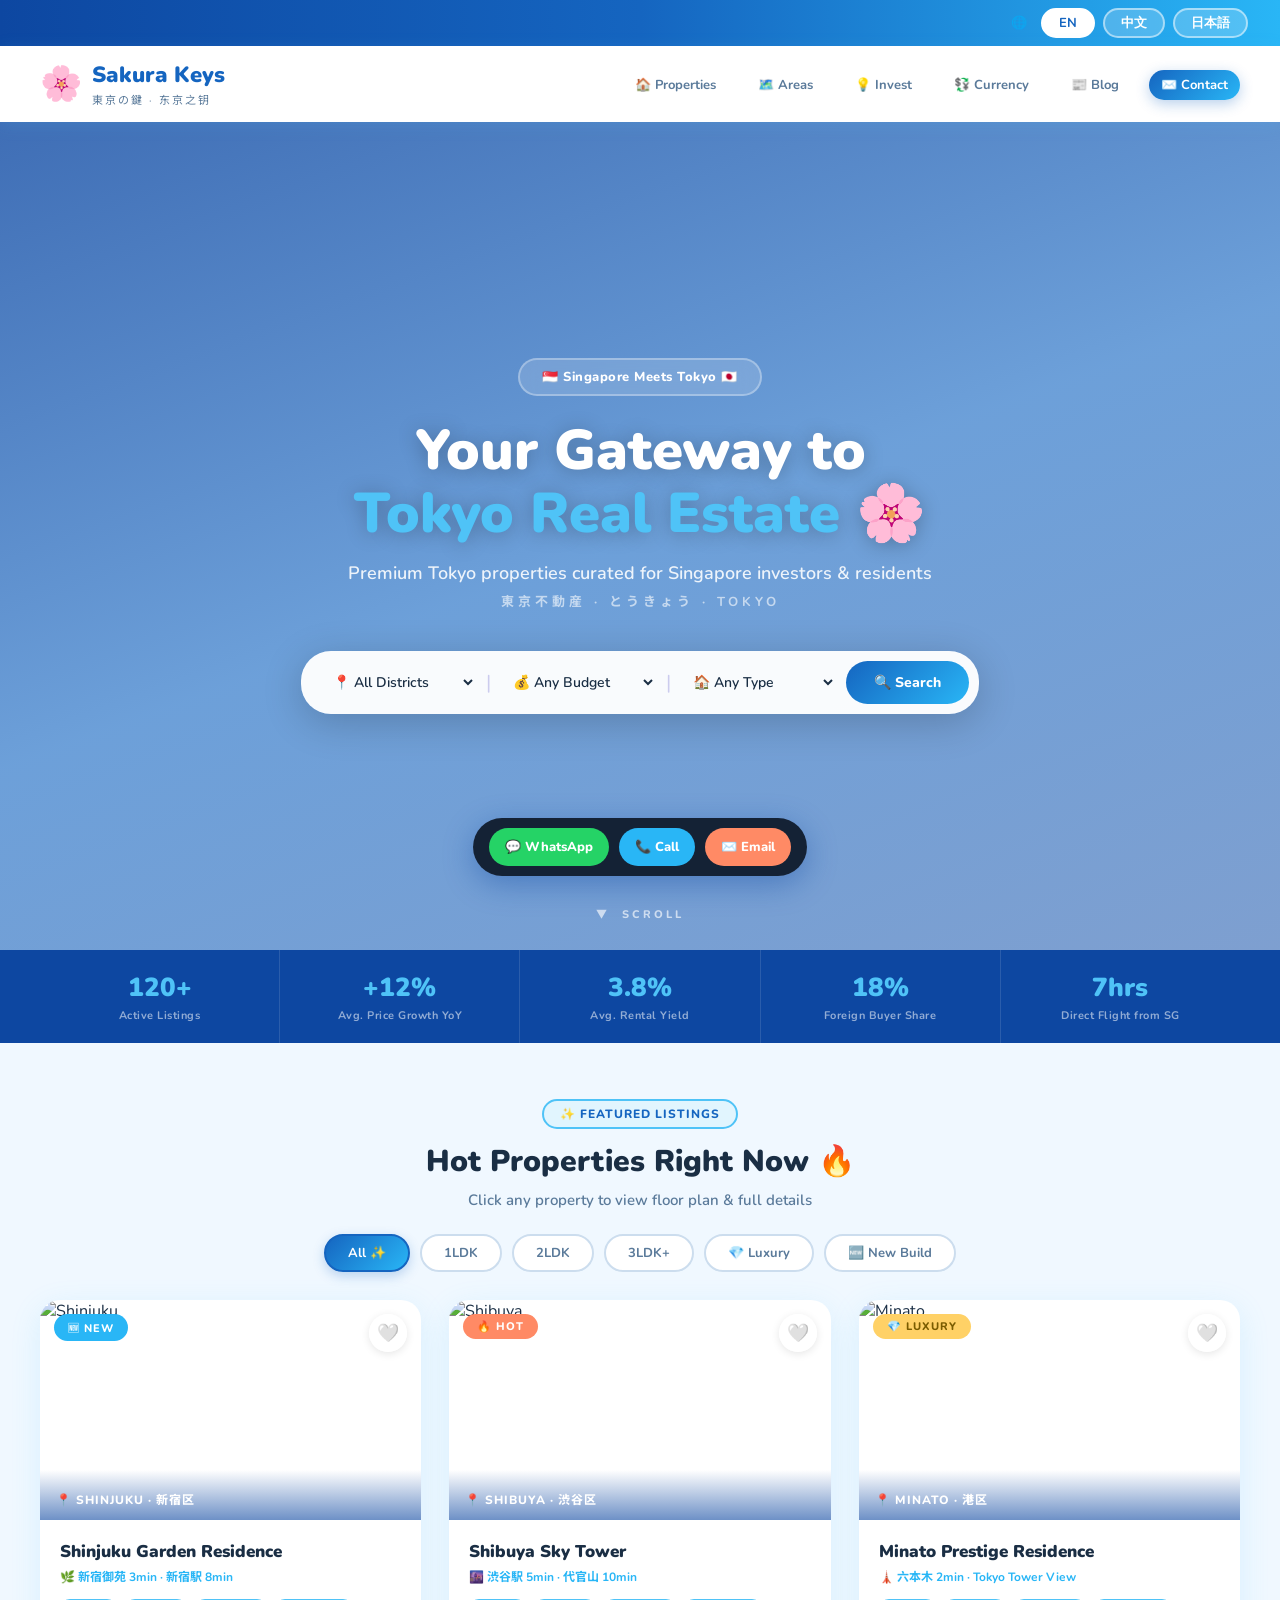
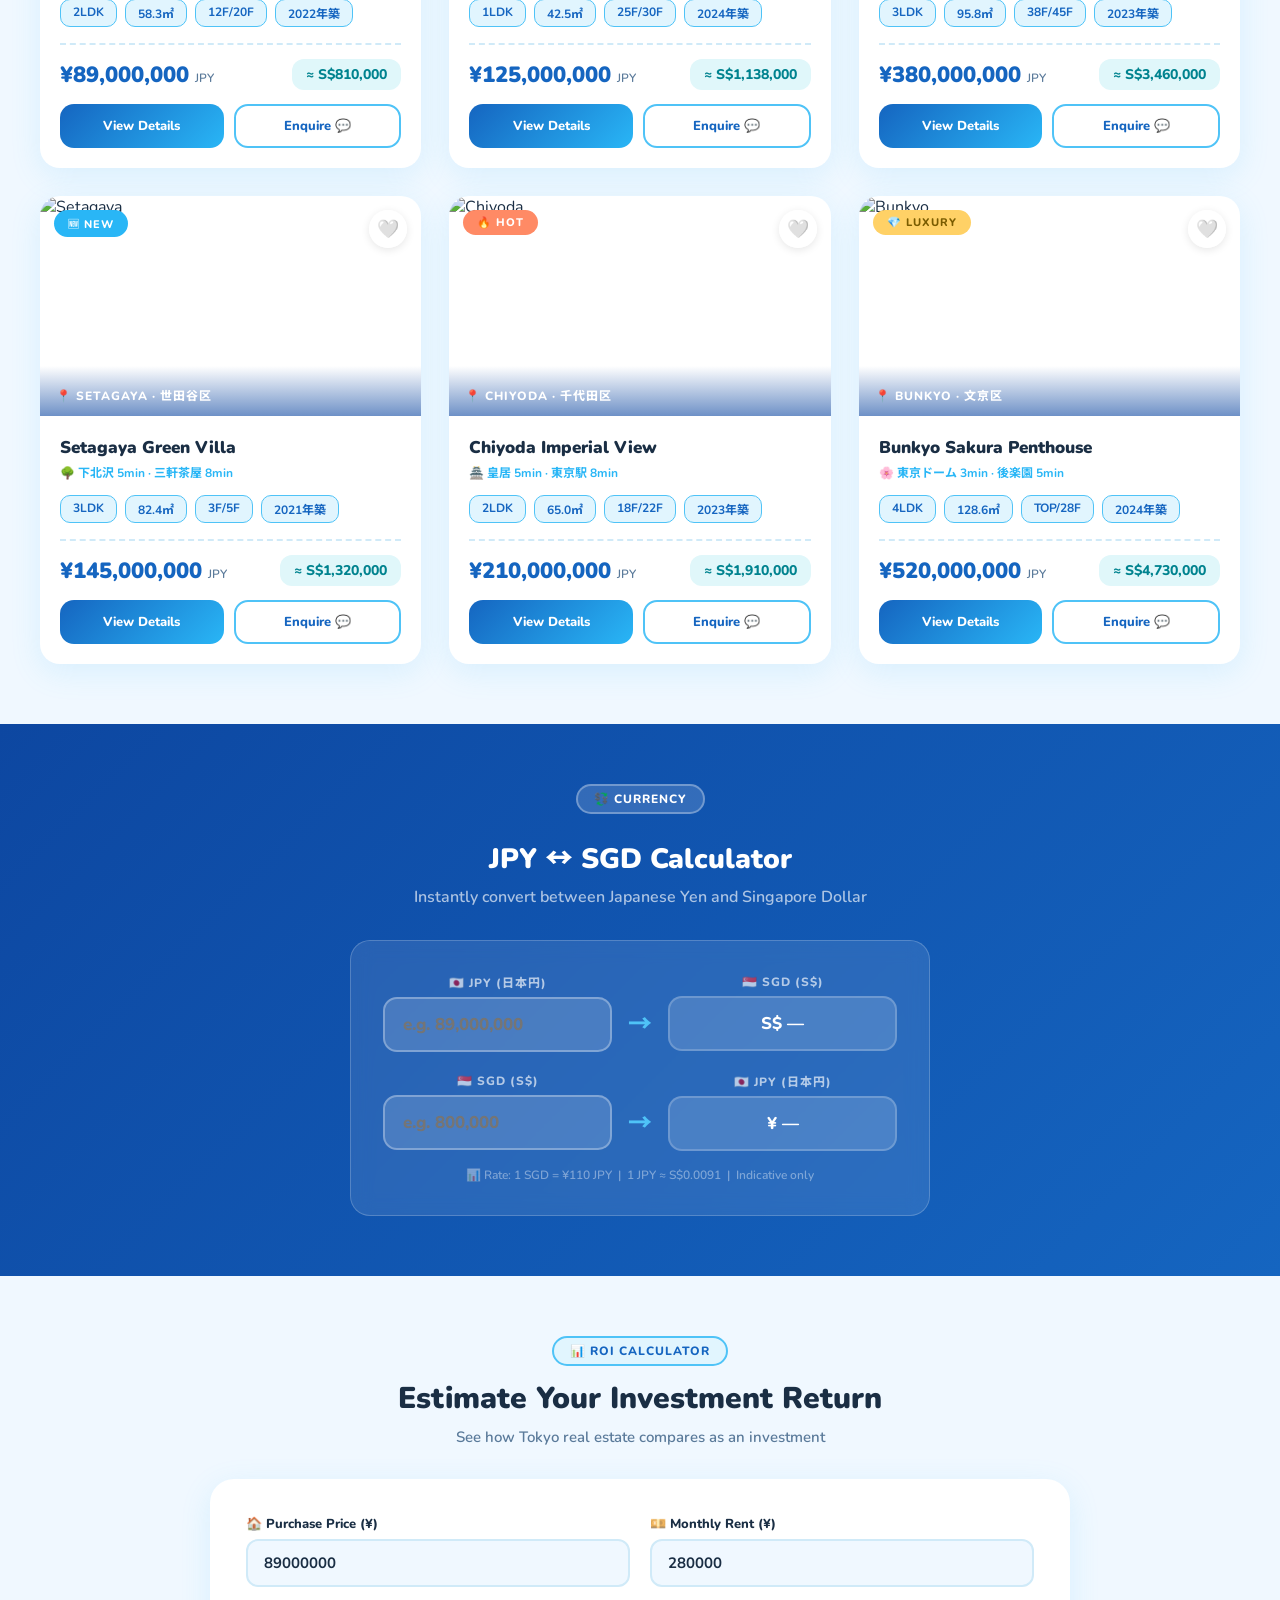
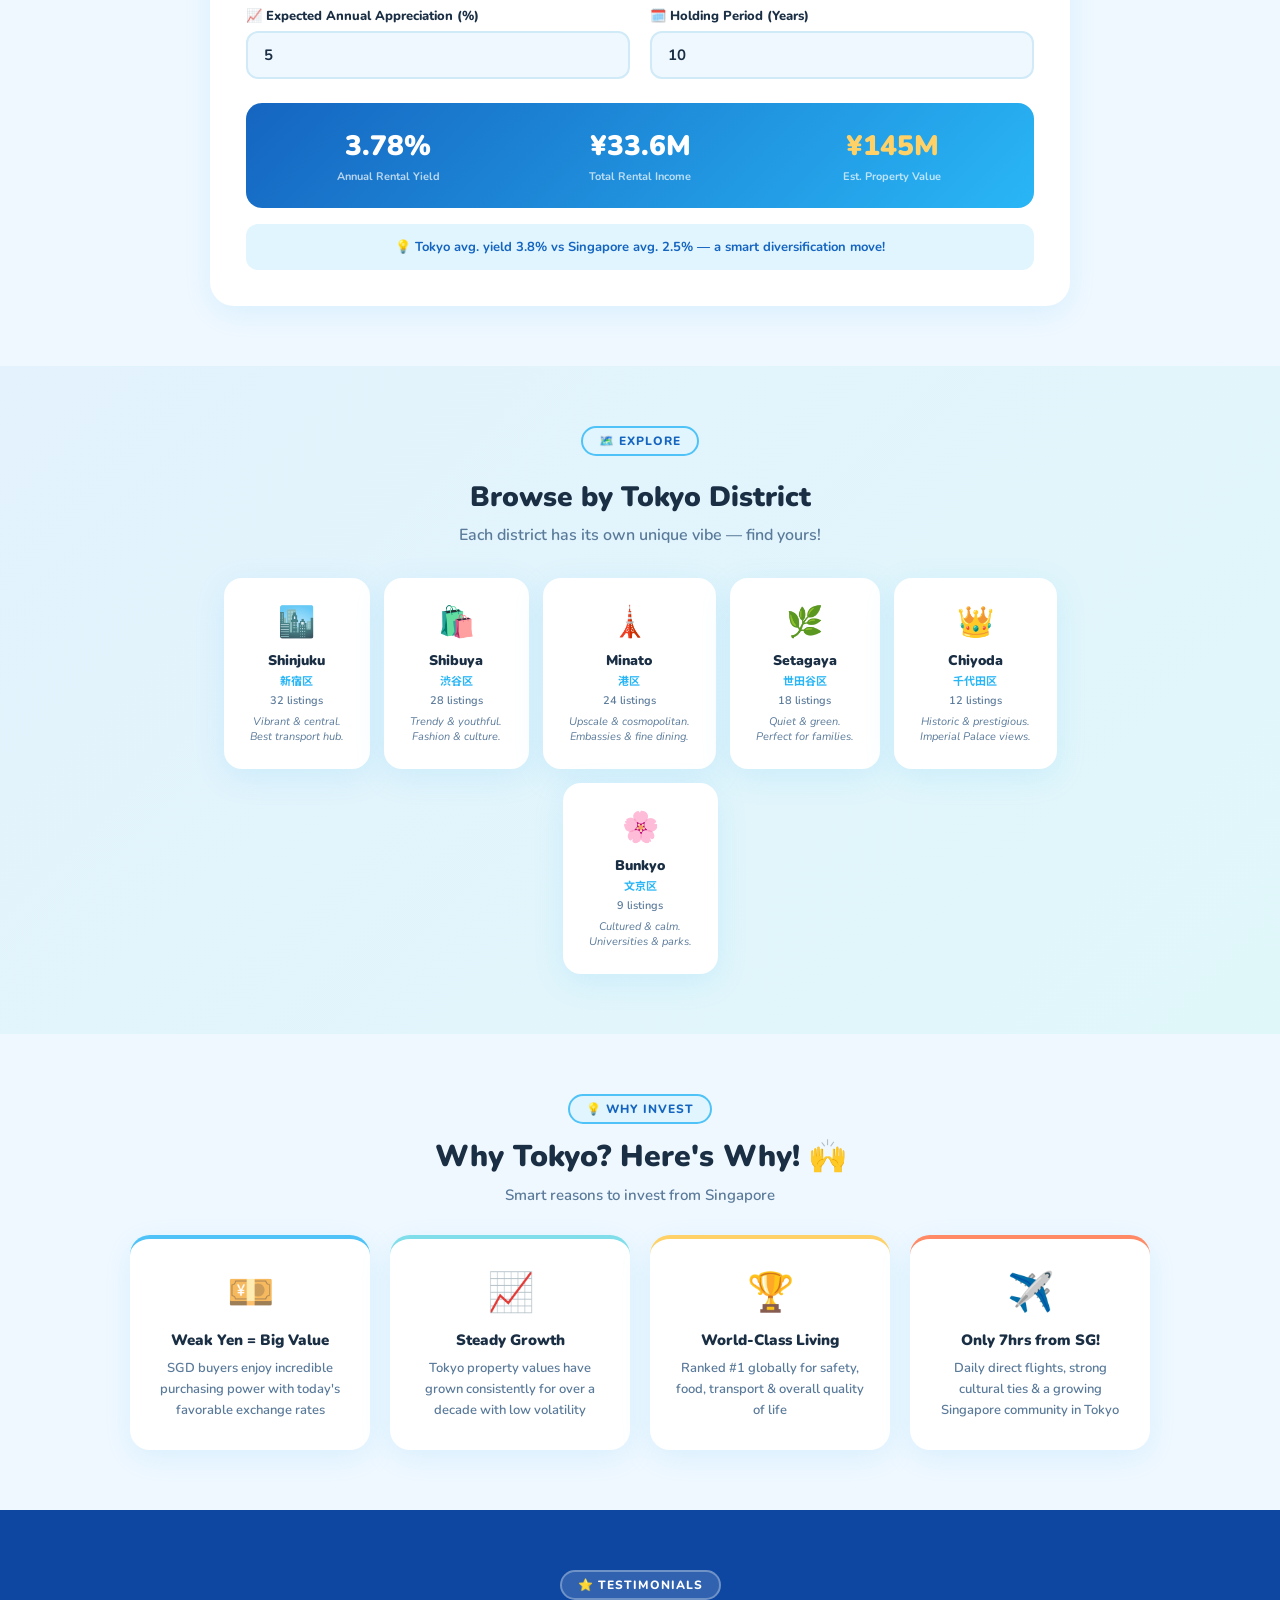
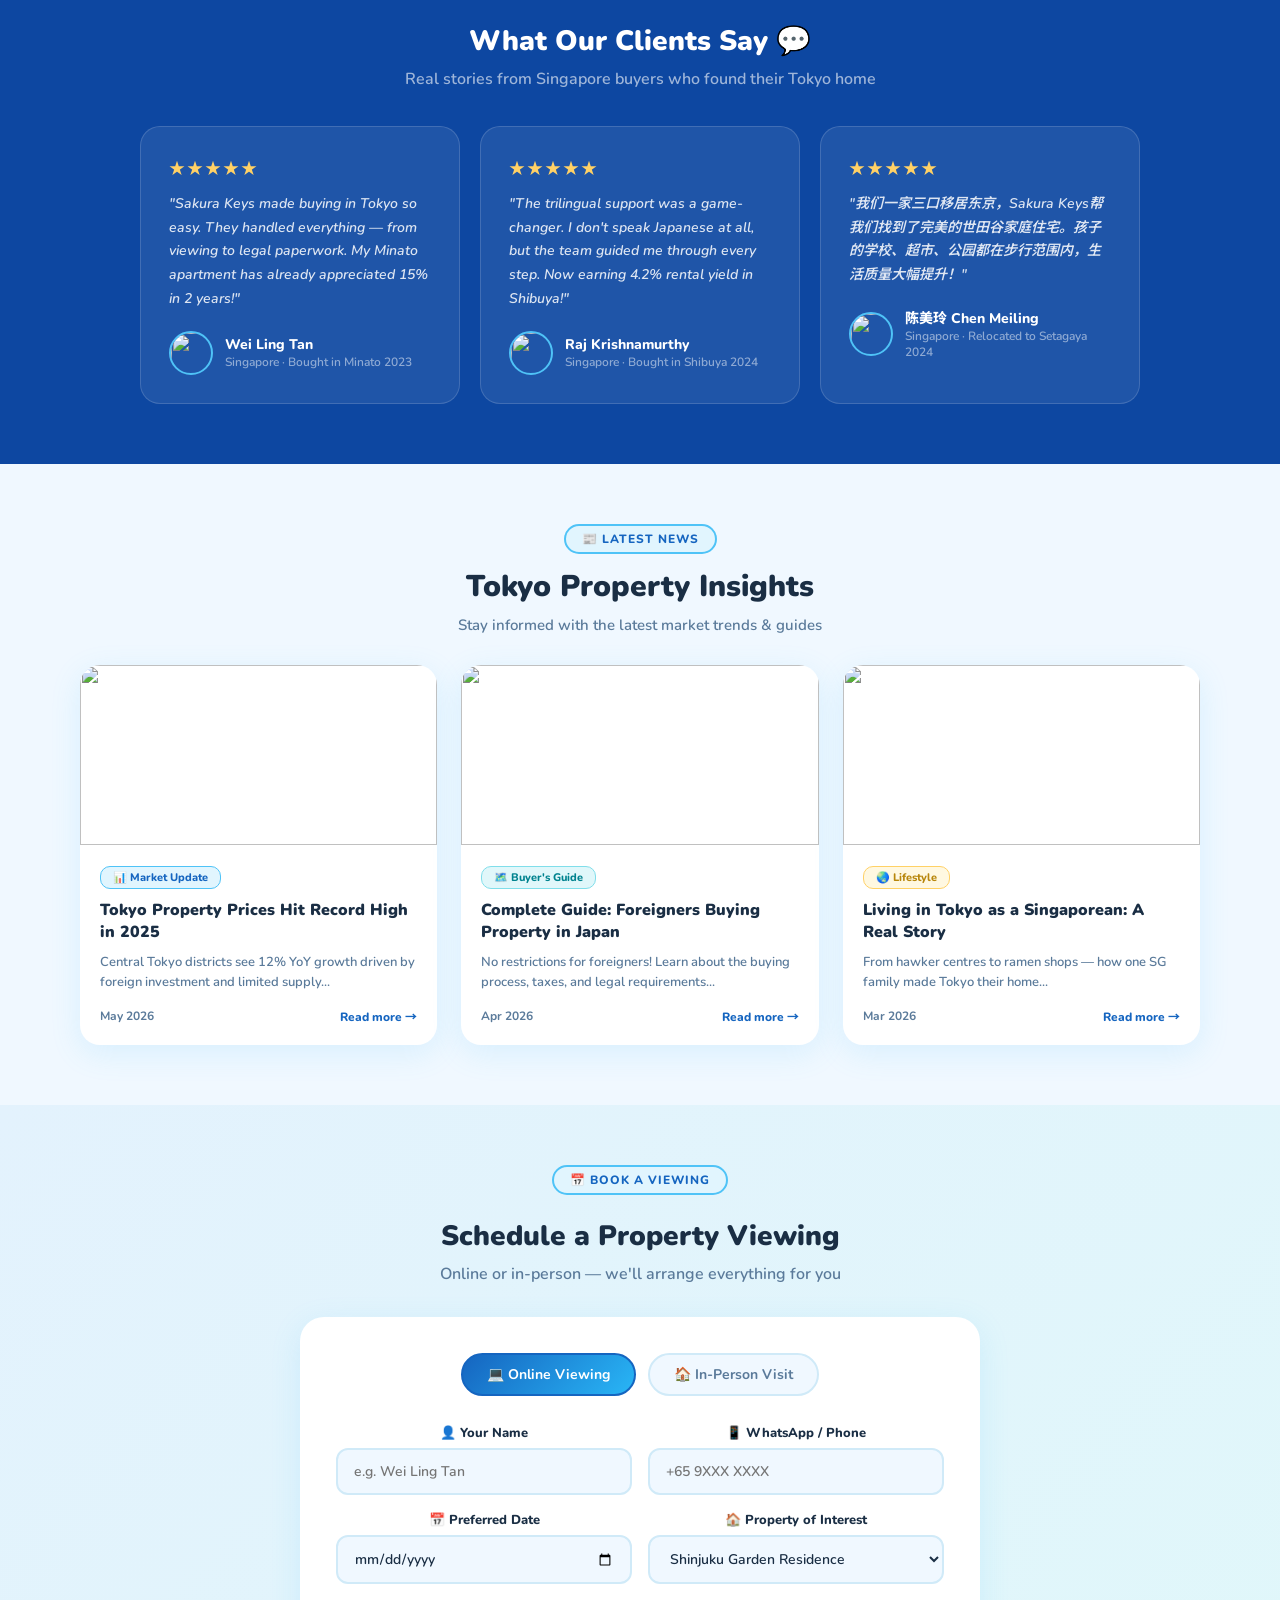
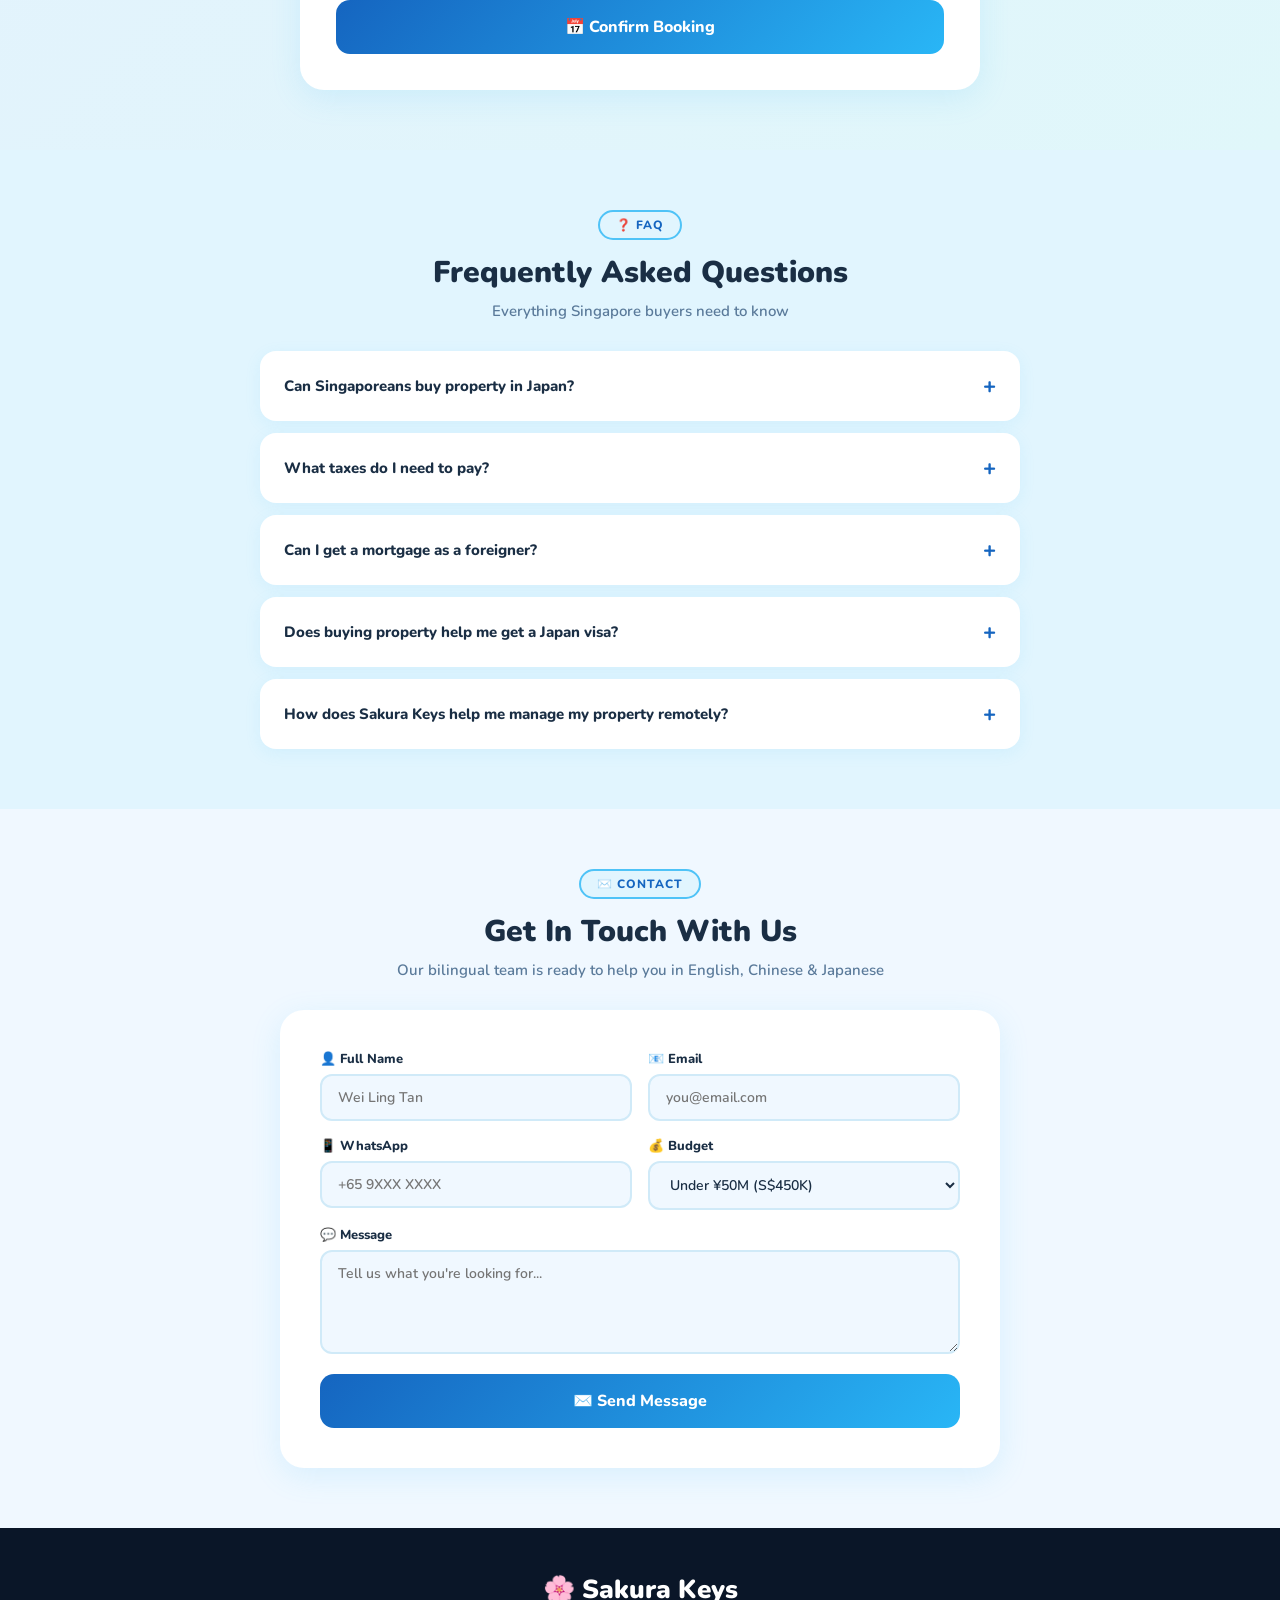
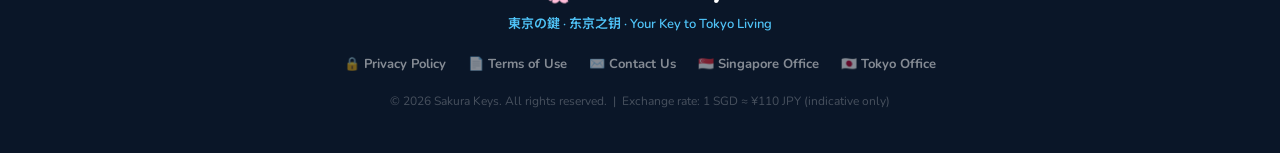
==== index.html @ d656a6b8 "Add files via upload First index page" ====
<!DOCTYPE html>
<html lang="en">
<head>
    <meta charset="UTF-8">
    <meta name="viewport" content="width=device-width, initial-scale=1.0">
    <title>Sakura Keys 🌸 | Tokyo Homes for Singapore Dreamers</title>
    <link href="https://fonts.googleapis.com/css2?family=Nunito:wght@400;600;700;800;900&family=Noto+Sans+JP:wght@400;700&family=Noto+Sans+SC:wght@400;700&display=swap" rel="stylesheet">
    <style>
        *{margin:0;padding:0;box-sizing:border-box}
        :root{
            --sky:#4FC3F7;--sky-dark:#1565C0;--sky-mid:#29B6F6;
            --sky-lt:#E1F5FE;--sky-pale:#F0F8FF;--navy:#0D47A1;
            --mint:#80DEEA;--mint-lt:#E0F7FA;--sun:#FFD166;--sun-lt:#FFF8E1;
            --coral:#FF8A65;--white:#fff;--text:#1A2E44;--text-mid:#5A7A9A;
            --shadow:0 8px 30px rgba(79,195,247,0.15);--radius:20px
        }
        body{font-family:'Nunito','Noto Sans SC','Noto Sans JP',sans-serif;background:var(--sky-pale);color:var(--text)}

        /* LANG BAR */
        .lang-bar{background:linear-gradient(90deg,var(--navy),var(--sky-dark),var(--sky-mid));padding:8px 32px;display:flex;justify-content:flex-end;align-items:center;gap:8px}
        .lang-btn{background:rgba(255,255,255,0.2);border:2px solid rgba(255,255,255,0.5);color:#fff;padding:4px 16px;border-radius:20px;cursor:pointer;font-size:13px;font-weight:700;font-family:'Nunito',sans-serif;transition:all 0.3s}
        .lang-btn:hover,.lang-btn.active{background:#fff;color:var(--sky-dark);border-color:#fff}

        /* NAV */
        nav{background:#fff;padding:14px 40px;display:flex;justify-content:space-between;align-items:center;box-shadow:0 3px 16px rgba(79,195,247,0.15);position:sticky;top:0;z-index:200}
        .logo{display:flex;align-items:center;gap:10px;cursor:pointer}
        .logo-icon{font-size:34px;animation:sway 3s ease-in-out infinite}
        @keyframes sway{0%,100%{transform:rotate(-5deg)}50%{transform:rotate(5deg)}}
        .logo-main{font-size:22px;font-weight:900;color:var(--sky-dark)}
        .logo-sub{font-size:11px;color:var(--text-mid);letter-spacing:2px;margin-top:1px}
        .nav-links{display:flex;gap:18px;list-style:none;align-items:center}
        .nav-links a{text-decoration:none;color:var(--text-mid);font-size:13px;font-weight:700;padding:6px 12px;border-radius:20px;transition:all 0.3s}
        .nav-links a:hover{background:var(--sky-lt);color:var(--sky-dark)}
        .nav-cta{background:linear-gradient(135deg,var(--sky-dark),var(--sky-mid))!important;color:#fff!important;box-shadow:0 4px 14px rgba(21,101,192,0.3)}
        .nav-cta:hover{transform:scale(1.05)}

        /* HERO */
        .hero{position:relative;height:92vh;min-height:620px;display:flex;align-items:center;justify-content:center;text-align:center;overflow:hidden}
        .hero-bg{position:absolute;inset:0;background:url('https://images.unsplash.com/photo-1486325212027-8081e485255e?w=1800&q=90') center/cover no-repeat;z-index:0}
        .hero-overlay{position:absolute;inset:0;background:linear-gradient(160deg,rgba(13,71,161,0.78) 0%,rgba(21,101,192,0.60) 50%,rgba(13,71,161,0.50) 100%);z-index:1}
        .hero-content{position:relative;z-index:2;padding:0 40px;max-width:900px}
        .hero-pill{display:inline-flex;align-items:center;gap:8px;background:rgba(255,255,255,0.15);backdrop-filter:blur(10px);color:#fff;padding:8px 22px;border-radius:30px;font-size:13px;font-weight:800;margin-bottom:24px;border:2px solid rgba(255,255,255,0.3);letter-spacing:0.5px}
        .hero h1{font-size:56px;font-weight:900;line-height:1.12;margin-bottom:16px;color:#fff;text-shadow:0 2px 20px rgba(0,0,0,0.25)}
        .hero h1 .highlight{color:var(--sky)}
        .hero-sub{font-size:18px;color:rgba(255,255,255,0.88);margin-bottom:6px;font-weight:600}
        .hero-jp{font-size:13px;color:rgba(255,255,255,0.6);letter-spacing:4px;margin-bottom:40px;font-weight:700}
        .search-box{background:rgba(255,255,255,0.96);border-radius:30px;padding:10px 10px 10px 20px;display:inline-flex;align-items:center;gap:10px;box-shadow:0 8px 40px rgba(0,0,0,0.2);flex-wrap:wrap;justify-content:center;max-width:720px}
        .search-box select{border:none;outline:none;font-size:14px;font-family:'Nunito',sans-serif;font-weight:600;color:var(--text);background:transparent;padding:6px 8px;min-width:155px}
        .search-box .divider{color:#cce;font-size:20px}
        .search-btn{background:linear-gradient(135deg,var(--sky-dark),var(--sky-mid));color:#fff;border:none;padding:12px 28px;border-radius:24px;font-size:14px;font-weight:800;font-family:'Nunito',sans-serif;cursor:pointer;transition:all 0.3s}
        .search-btn:hover{transform:scale(1.05)}
        .hero-scroll{position:absolute;bottom:28px;left:50%;transform:translateX(-50%);z-index:2;color:rgba(255,255,255,0.65);font-size:11px;font-weight:800;letter-spacing:3px;animation:bounce 2s infinite;cursor:pointer}
        @keyframes bounce{0%,100%{transform:translateX(-50%) translateY(0)}50%{transform:translateX(-50%) translateY(8px)}}

        /* STATS BAND */
        .stats-band{background:var(--navy);padding:0 40px;display:flex;justify-content:center;flex-wrap:wrap}
        .band-stat{text-align:center;padding:20px 36px;border-right:1px solid rgba(255,255,255,0.12);flex:1;min-width:140px}
        .band-stat:last-child{border-right:none}
        .band-num{font-size:26px;font-weight:900;color:var(--sky)}
        .band-label{font-size:11px;color:rgba(255,255,255,0.55);margin-top:3px;font-weight:700;letter-spacing:0.5px}

        /* SECTION HEADER */
        .sec-header{text-align:center;padding:56px 40px 24px}
        .sec-tag{display:inline-block;background:var(--sky-lt);color:var(--sky-dark);padding:5px 16px;border-radius:20px;font-size:12px;font-weight:800;letter-spacing:1px;margin-bottom:12px;border:2px solid var(--sky)}
        .sec-header h2{font-size:30px;font-weight:900;color:var(--text)}
        .sec-header p{color:var(--text-mid);margin-top:8px;font-size:15px;font-weight:600}

        /* FILTER */
        .filter-bar{display:flex;justify-content:center;gap:10px;padding:0 40px 28px;flex-wrap:wrap}
        .filter-btn{padding:8px 22px;border-radius:25px;border:2px solid #cde;background:#fff;cursor:pointer;font-size:13px;font-weight:700;font-family:'Nunito',sans-serif;transition:all 0.3s;color:var(--text-mid)}
        .filter-btn:hover,.filter-btn.active{background:linear-gradient(135deg,var(--sky-dark),var(--sky-mid));border-color:var(--sky-dark);color:#fff;box-shadow:0 4px 12px rgba(21,101,192,0.25)}

        /* CARDS */
        .properties{padding:0 40px 60px;max-width:1280px;margin:0 auto}
        .property-grid{display:grid;grid-template-columns:repeat(auto-fill,minmax(360px,1fr));gap:28px}
        .card{background:#fff;border-radius:var(--radius);overflow:hidden;box-shadow:var(--shadow);transition:transform 0.3s,box-shadow 0.3s;position:relative;cursor:pointer}
        .card:hover{transform:translateY(-8px);box-shadow:0 20px 50px rgba(79,195,247,0.25)}
        .card-badge{position:absolute;top:14px;left:14px;padding:5px 14px;border-radius:20px;font-size:11px;font-weight:800;z-index:2;letter-spacing:1px}
        .badge-new{background:var(--sky-mid);color:#fff}
        .badge-hot{background:var(--coral);color:#fff}
        .badge-luxury{background:var(--sun);color:#7A5C00}
        .card-fav{position:absolute;top:14px;right:14px;background:rgba(255,255,255,0.92);border:none;width:38px;height:38px;border-radius:50%;font-size:18px;cursor:pointer;z-index:2;display:flex;align-items:center;justify-content:center;transition:transform 0.3s;box-shadow:0 2px 8px rgba(0,0,0,0.1)}
        .card-fav:hover{transform:scale(1.2)}
        .card-photo{height:220px;overflow:hidden;position:relative}
        .card-photo img{width:100%;height:100%;object-fit:cover;transition:transform 0.5s}
        .card:hover .card-photo img{transform:scale(1.06)}
        .card-photo-overlay{position:absolute;bottom:0;left:0;right:0;background:linear-gradient(transparent,rgba(13,71,161,0.6));padding:20px 16px 12px}
        .card-photo-district{color:#fff;font-size:12px;font-weight:800;letter-spacing:1px}
        .card-body{padding:20px}
        .card-title{font-size:17px;font-weight:900;color:var(--text);margin-bottom:4px}
        .card-sub{font-size:12px;color:var(--sky-mid);margin-bottom:14px;font-weight:700}
        .card-tags{display:flex;gap:8px;flex-wrap:wrap;margin-bottom:16px}
        .tag-item{background:var(--sky-lt);border:1.5px solid var(--sky);color:var(--sky-dark);padding:4px 12px;border-radius:10px;font-size:12px;font-weight:700}
        .price-row{border-top:2px dashed #d0eaf8;padding-top:14px;display:flex;justify-content:space-between;align-items:center}
        .price-jpy{font-size:22px;font-weight:900;color:var(--sky-dark)}
        .price-jpy small{font-size:12px;font-weight:600;color:var(--text-mid)}
        .price-sgd{background:var(--mint-lt);color:#00838F;padding:6px 14px;border-radius:12px;font-size:14px;font-weight:800}
        .card-btns{display:flex;gap:10px;margin-top:14px}
        .btn-view{flex:1;background:linear-gradient(135deg,var(--sky-dark),var(--sky-mid));color:#fff;border:none;padding:11px;border-radius:14px;font-size:13px;font-weight:800;font-family:'Nunito',sans-serif;cursor:pointer;transition:all 0.3s}
        .btn-view:hover{transform:scale(1.03)}
        .btn-ask{flex:1;background:transparent;color:var(--sky-dark);border:2px solid var(--sky);padding:11px;border-radius:14px;font-size:13px;font-weight:800;font-family:'Nunito',sans-serif;cursor:pointer;transition:all 0.3s}
        .btn-ask:hover{background:var(--sky-lt)}

        /* MODAL */
        .modal-overlay{display:none;position:fixed;inset:0;background:rgba(13,71,161,0.5);backdrop-filter:blur(6px);z-index:999;align-items:center;justify-content:center;padding:20px}
        .modal-overlay.open{display:flex}
        .modal{background:#fff;border-radius:24px;max-width:860px;width:100%;max-height:90vh;overflow-y:auto;box-shadow:0 24px 80px rgba(13,71,161,0.3);animation:popIn 0.3s ease;position:relative}
        @keyframes popIn{from{transform:scale(0.92);opacity:0}to{transform:scale(1);opacity:1}}
        .modal-close{position:absolute;top:16px;right:20px;background:rgba(255,255,255,0.95);border:none;width:38px;height:38px;border-radius:50%;font-size:18px;cursor:pointer;display:flex;align-items:center;justify-content:center;box-shadow:0 2px 10px rgba(0,0,0,0.15);z-index:10;transition:transform 0.2s}
        .modal-close:hover{transform:scale(1.1)}
        .modal-hero{position:relative;height:280px;overflow:hidden;border-radius:24px 24px 0 0}
        .modal-hero img{width:100%;height:100%;object-fit:cover}
        .modal-hero-overlay{position:absolute;inset:0;background:linear-gradient(transparent 35%,rgba(13,71,161,0.75));display:flex;align-items:flex-end;padding:24px}
        .modal-hero-title{color:#fff;font-size:24px;font-weight:900;text-shadow:0 2px 8px rgba(0,0,0,0.3)}
        .modal-hero-sub{color:rgba(255,255,255,0.85);font-size:13px;margin-top:4px;font-weight:700}
        .modal-body{padding:28px}
        .modal-grid{display:grid;grid-template-columns:1fr 1fr;gap:20px;margin-bottom:24px}
        .modal-info-block{background:var(--sky-lt);border-radius:16px;padding:18px}
        .modal-info-block h4{font-size:12px;font-weight:800;color:var(--sky-dark);letter-spacing:1px;margin-bottom:12px;text-transform:uppercase}
        .info-row{display:flex;justify-content:space-between;padding:7px 0;border-bottom:1px solid rgba(79,195,247,0.2);font-size:13px}
        .info-row:last-child{border-bottom:none}
        .info-label{color:var(--text-mid);font-weight:600}
        .info-value{color:var(--text);font-weight:800}
        .modal-floorplan{margin-bottom:24px}
        .modal-floorplan h4{font-size:14px;font-weight:800;color:var(--text);margin-bottom:14px}
        .floorplan-wrap{background:var(--sky-lt);border-radius:16px;padding:20px;display:flex;align-items:center;justify-content:center}
        .modal-price-block{background:linear-gradient(135deg,var(--sky-dark),var(--sky-mid));border-radius:16px;padding:20px 24px;display:flex;justify-content:space-between;align-items:center;margin-bottom:20px}
        .modal-price-jpy{color:#fff;font-size:28px;font-weight:900}
        .modal-price-jpy small{font-size:14px;opacity:0.8}
        .modal-price-sgd{background:rgba(255,255,255,0.2);color:#fff;padding:10px 18px;border-radius:14px;font-size:18px;font-weight:900}
        .modal-btns{display:flex;gap:12px}
        .modal-btn-primary{flex:1;background:linear-gradient(135deg,var(--sky-dark),var(--sky-mid));color:#fff;border:none;padding:14px;border-radius:14px;font-size:15px;font-weight:800;font-family:'Nunito',sans-serif;cursor:pointer;transition:all 0.3s}
        .modal-btn-secondary{flex:1;background:transparent;color:var(--sky-dark);border:2px solid var(--sky);padding:14px;border-radius:14px;font-size:15px;font-weight:800;font-family:'Nunito',sans-serif;cursor:pointer;transition:all 0.3s}
        .modal-btn-secondary:hover{background:var(--sky-lt)}
        .modal-features{display:flex;flex-wrap:wrap;gap:10px;margin-bottom:20px}
        .modal-tag{background:var(--sky-lt);border:1.5px solid var(--sky);color:var(--sky-dark);padding:6px 14px;border-radius:10px;font-size:13px;font-weight:700}

        /* LANG */
        [data-lang]{display:none}[data-lang="en"]{display:block}
        span[data-lang]{display:none}span[data-lang="en"]{display:inline}

        /* RESPONSIVE */
        @media(max-width:768px){
            nav{padding:12px 20px}.nav-links{display:none}
            .hero h1{font-size:36px}.hero-content{padding:0 20px}
            .stats-band{padding:0 20px}.band-stat{padding:14px 20px;min-width:120px}
            .properties{padding:0 16px 40px}.property-grid{grid-template-columns:1fr}
            .modal-grid{grid-template-columns:1fr}
        }
    </style>
</head>
<body>

<!-- LANG BAR -->
<div class="lang-bar">
    <span style="color:rgba(255,255,255,0.7);font-size:13px;font-weight:700;margin-right:6px;">🌐</span>
    <button class="lang-btn active" onclick="setLang('en',this)">EN</button>
    <button class="lang-btn" onclick="setLang('zh',this)">中文</button>
    <button class="lang-btn" onclick="setLang('ja',this)">日本語</button>
</div>

<!-- NAV -->
<nav>
    <div class="logo">
        <div class="logo-icon">🌸</div>
        <div><div class="logo-main">Sakura Keys</div><div class="logo-sub">東京の鍵 · 东京之钥</div></div>
    </div>
    <ul class="nav-links">
        <li><a href="#properties" data-nav-en="🏠 Properties" data-nav-zh="🏠 房源" data-nav-ja="🏠 物件">🏠 Properties</a></li>
        <li><a href="#areas"      data-nav-en="🗺️ Areas"      data-nav-zh="🗺️ 区域" data-nav-ja="🗺️ エリア">🗺️ Areas</a></li>
        <li><a href="#why"        data-nav-en="💡 Invest"     data-nav-zh="💡 投资" data-nav-ja="💡 投資">💡 Invest</a></li>
        <li><a href="#converter"  data-nav-en="💱 Currency"   data-nav-zh="💱 汇率" data-nav-ja="💱 為替">💱 Currency</a></li>
        <li><a href="#blog"       data-nav-en="📰 Blog"       data-nav-zh="📰 资讯" data-nav-ja="📰 ブログ">📰 Blog</a></li>
        <li><a href="#contact" class="nav-cta" data-nav-en="✉️ Contact" data-nav-zh="✉️ 联系" data-nav-ja="✉️ お問い合わせ">✉️ Contact</a></li>
    </ul>
</nav>

<!-- HERO -->
<section class="hero">
    <div class="hero-bg"></div>
    <div class="hero-overlay"></div>
    <div class="hero-content">
        <div class="hero-pill">🇸🇬 Singapore Meets Tokyo 🇯🇵</div>
        <h1>
            <span data-lang="en">Your Gateway to<br><span class="highlight">Tokyo Real Estate</span> 🌸</span>
            <span data-lang="zh">通往<span class="highlight">东京不动产</span><br>的最佳入口 🌸</span>
            <span data-lang="ja"><span class="highlight">東京不動産</span>への<br>ベストゲートウェイ 🌸</span>
        </h1>
        <p class="hero-sub">
            <span data-lang="en">Premium Tokyo properties curated for Singapore investors & residents</span>
            <span data-lang="zh">专为新加坡投资者与移居者精选的东京优质房源</span>
            <span data-lang="ja">シンガポールの投資家・移住者向け東京厳選物件</span>
        </p>
        <p class="hero-jp">東京不動産 · とうきょう · TOKYO</p>
        <div class="search-box">
            <select><option>📍 All Districts</option><option>Shinjuku 新宿</option><option>Shibuya 渋谷</option><option>Minato 港区</option><option>Setagaya 世田谷</option><option>Chiyoda 千代田</option><option>Bunkyo 文京</option></select>
            <span class="divider">|</span>
            <select><option>💰 Any Budget</option><option>Under ¥50M</option><option>¥50M–¥100M</option><option>¥100M–¥200M</option><option>¥200M+</option></select>
            <span class="divider">|</span>
            <select><option>🏠 Any Type</option><option>1LDK</option><option>2LDK</option><option>3LDK+</option></select>
            <button class="search-btn">🔍 <span data-lang="en">Search</span><span data-lang="zh">搜索</span><span data-lang="ja">検索</span></button>
        </div>
    </div>
    <div class="hero-scroll" onclick="document.getElementById('stats').scrollIntoView({behavior:'smooth'})">▼ &nbsp;SCROLL</div>
</section>

<!-- STATS BAND -->
<div id="stats" class="stats-band">
    <div class="band-stat"><div class="band-num">120+</div><div class="band-label"><span data-lang="en">Active Listings</span><span data-lang="zh">在售房源</span><span data-lang="ja">掲載物件数</span></div></div>
    <div class="band-stat"><div class="band-num">+12%</div><div class="band-label"><span data-lang="en">Avg. Price Growth YoY</span><span data-lang="zh">年均价格涨幅</span><span data-lang="ja">年間価格上昇率</span></div></div>
    <div class="band-stat"><div class="band-num">3.8%</div><div class="band-label"><span data-lang="en">Avg. Rental Yield</span><span data-lang="zh">平均租金回报率</span><span data-lang="ja">平均賃貸利回り</span></div></div>
    <div class="band-stat"><div class="band-num">18%</div><div class="band-label"><span data-lang="en">Foreign Buyer Share</span><span data-lang="zh">外国买家占比</span><span data-lang="ja">外国人購入比率</span></div></div>
    <div class="band-stat"><div class="band-num">7hrs</div><div class="band-label"><span data-lang="en">Direct Flight from SG</span><span data-lang="zh">新加坡直飞</span><span data-lang="ja">SG直行便</span></div></div>
</div>

<!-- PROPERTIES -->
<div id="properties" class="sec-header">
    <div class="sec-tag">✨ FEATURED LISTINGS</div>
    <h2><span data-lang="en">Hot Properties Right Now 🔥</span><span data-lang="zh">热门在售房源 🔥</span><span data-lang="ja">今注目の物件 🔥</span></h2>
    <p><span data-lang="en">Click any property to view floor plan & full details</span><span data-lang="zh">点击任意房源查看房型图和详细信息</span><span data-lang="ja">物件をクリックして間取りと詳細を確認</span></p>
</div>
<div class="filter-bar">
    <button class="filter-btn active" onclick="filterActive(this)"><span data-lang="en">All ✨</span><span data-lang="zh">全部</span><span data-lang="ja">すべて</span></button>
    <button class="filter-btn" onclick="filterActive(this)">1LDK</button>
    <button class="filter-btn" onclick="filterActive(this)">2LDK</button>
    <button class="filter-btn" onclick="filterActive(this)">3LDK+</button>
    <button class="filter-btn" onclick="filterActive(this)"><span data-lang="en">💎 Luxury</span><span data-lang="zh">💎 豪华</span><span data-lang="ja">💎 高級</span></button>
    <button class="filter-btn" onclick="filterActive(this)"><span data-lang="en">🆕 New Build</span><span data-lang="zh">🆕 新建</span><span data-lang="ja">🆕 新築</span></button>
</div>
<div class="properties">
  <div class="property-grid">

    <!-- CARD 1 -->
    <div class="card" onclick="openModal('m1')">
        <span class="card-badge badge-new">🆕 NEW</span>
        <button class="card-fav" onclick="event.stopPropagation();toggleFav(this)">🤍</button>
        <div class="card-photo">
            <img src="https://images.unsplash.com/photo-1545324418-cc1a3fa10c00?w=600&q=80" alt="Shinjuku">
            <div class="card-photo-overlay"><div class="card-photo-district">📍 SHINJUKU · 新宿区</div></div>
        </div>
        <div class="card-body">
            <div class="card-title"><span data-lang="en">Shinjuku Garden Residence</span><span data-lang="zh">新宿花园公寓</span><span data-lang="ja">新宿ガーデンレジデンス</span></div>
            <div class="card-sub">🌿 新宿御苑 3min · 新宿駅 8min</div>
            <div class="card-tags"><span class="tag-item">2LDK</span><span class="tag-item">58.3㎡</span><span class="tag-item">12F/20F</span><span class="tag-item">2022年築</span></div>
            <div class="price-row"><div class="price-jpy">¥89,000,000 <small>JPY</small></div><div class="price-sgd">≈ S$810,000</div></div>
            <div class="card-btns">
                <button class="btn-view" onclick="event.stopPropagation();openModal('m1')"><span data-lang="en">View Details</span><span data-lang="zh">查看详情</span><span data-lang="ja">詳細を見る</span></button>
                <button class="btn-ask" onclick="event.stopPropagation();scrollTo('contact')"><span data-lang="en">Enquire 💬</span><span data-lang="zh">询价 💬</span><span data-lang="ja">問い合わせ 💬</span></button>
            </div>
        </div>
    </div>

    <!-- CARD 2 -->
    <div class="card" onclick="openModal('m2')">
        <span class="card-badge badge-hot">🔥 HOT</span>
        <button class="card-fav" onclick="event.stopPropagation();toggleFav(this)">🤍</button>
        <div class="card-photo">
            <img src="https://images.unsplash.com/photo-1502672260266-1c1ef2d93688?w=600&q=80" alt="Shibuya">
            <div class="card-photo-overlay"><div class="card-photo-district">📍 SHIBUYA · 渋谷区</div></div>
        </div>
        <div class="card-body">
            <div class="card-title"><span data-lang="en">Shibuya Sky Tower</span><span data-lang="zh">涩谷天空塔公寓</span><span data-lang="ja">渋谷スカイタワー</span></div>
            <div class="card-sub">🌆 渋谷駅 5min · 代官山 10min</div>
            <div class="card-tags"><span class="tag-item">1LDK</span><span class="tag-item">42.5㎡</span><span class="tag-item">25F/30F</span><span class="tag-item">2024年築</span></div>
            <div class="price-row"><div class="price-jpy">¥125,000,000 <small>JPY</small></div><div class="price-sgd">≈ S$1,138,000</div></div>
            <div class="card-btns">
                <button class="btn-view" onclick="event.stopPropagation();openModal('m2')"><span data-lang="en">View Details</span><span data-lang="zh">查看详情</span><span data-lang="ja">詳細を見る</span></button>
                <button class="btn-ask" onclick="event.stopPropagation();scrollTo('contact')"><span data-lang="en">Enquire 💬</span><span data-lang="zh">询价 💬</span><span data-lang="ja">問い合わせ 💬</span></button>
            </div>
        </div>
    </div>

    <!-- CARD 3 -->
    <div class="card" onclick="openModal('m3')">
        <span class="card-badge badge-luxury">💎 LUXURY</span>
        <button class="card-fav" onclick="event.stopPropagation();toggleFav(this)">🤍</button>
        <div class="card-photo">
            <img src="https://images.unsplash.com/photo-1512918728675-ed5a9ecdebfd?w=600&q=80" alt="Minato">
            <div class="card-photo-overlay"><div class="card-photo-district">📍 MINATO · 港区</div></div>
        </div>
        <div class="card-body">
            <div class="card-title"><span data-lang="en">Minato Prestige Residence</span><span data-lang="zh">港区名门豪宅</span><span data-lang="ja">港区プレステージレジデンス</span></div>
            <div class="card-sub">🗼 六本木 2min · Tokyo Tower View</div>
            <div class="card-tags"><span class="tag-item">3LDK</span><span class="tag-item">95.8㎡</span><span class="tag-item">38F/45F</span><span class="tag-item">2023年築</span></div>
            <div class="price-row"><div class="price-jpy">¥380,000,000 <small>JPY</small></div><div class="price-sgd">≈ S$3,460,000</div></div>
            <div class="card-btns">
                <button class="btn-view" onclick="event.stopPropagation();openModal('m3')"><span data-lang="en">View Details</span><span data-lang="zh">查看详情</span><span data-lang="ja">詳細を見る</span></button>
                <button class="btn-ask" onclick="event.stopPropagation();scrollTo('contact')"><span data-lang="en">Enquire 💬</span><span data-lang="zh">询价 💬</span><span data-lang="ja">問い合わせ 💬</span></button>
            </div>
        </div>
    </div>

    <!-- CARD 4 -->
    <div class="card" onclick="openModal('m4')">
        <span class="card-badge badge-new">🆕 NEW</span>
        <button class="card-fav" onclick="event.stopPropagation();toggleFav(this)">🤍</button>
        <div class="card-photo">
            <img src="https://images.unsplash.com/photo-1493809842364-78817add7ffb?w=600&q=80" alt="Setagaya">
            <div class="card-photo-overlay"><div class="card-photo-district">📍 SETAGAYA · 世田谷区</div></div>
        </div>
        <div class="card-body">
            <div class="card-title"><span data-lang="en">Setagaya Green Villa</span><span data-lang="zh">世田谷绿意别墅</span><span data-lang="ja">世田谷グリーンヴィラ</span></div>
            <div class="card-sub">🌳 下北沢 5min · 三軒茶屋 8min</div>
            <div class="card-tags"><span class="tag-item">3LDK</span><span class="tag-item">82.4㎡</span><span class="tag-item">3F/5F</span><span class="tag-item">2021年築</span></div>
            <div class="price-row"><div class="price-jpy">¥145,000,000 <small>JPY</small></div><div class="price-sgd">≈ S$1,320,000</div></div>
            <div class="card-btns">
                <button class="btn-view" onclick="event.stopPropagation();openModal('m4')"><span data-lang="en">View Details</span><span data-lang="zh">查看详情</span><span data-lang="ja">詳細を見る</span></button>
                <button class="btn-ask" onclick="event.stopPropagation();scrollTo('contact')"><span data-lang="en">Enquire 💬</span><span data-lang="zh">询价 💬</span><span data-lang="ja">問い合わせ 💬</span></button>
            </div>
        </div>
    </div>

    <!-- CARD 5 -->
    <div class="card" onclick="openModal('m5')">
        <span class="card-badge badge-hot">🔥 HOT</span>
        <button class="card-fav" onclick="event.stopPropagation();toggleFav(this)">🤍</button>
        <div class="card-photo">
            <img src="https://images.unsplash.com/photo-1536376072261-38c75010e6c9?w=600&q=80" alt="Chiyoda">
            <div class="card-photo-overlay"><div class="card-photo-district">📍 CHIYODA · 千代田区</div></div>
        </div>
        <div class="card-body">
            <div class="card-title"><span data-lang="en">Chiyoda Imperial View</span><span data-lang="zh">千代田皇居景观房</span><span data-lang="ja">千代田インペリアルビュー</span></div>
            <div class="card-sub">🏯 皇居 5min · 東京駅 8min</div>
            <div class="card-tags"><span class="tag-item">2LDK</span><span class="tag-item">65.0㎡</span><span class="tag-item">18F/22F</span><span class="tag-item">2023年築</span></div>
            <div class="price-row"><div class="price-jpy">¥210,000,000 <small>JPY</small></div><div class="price-sgd">≈ S$1,910,000</div></div>
            <div class="card-btns">
                <button class="btn-view" onclick="event.stopPropagation();openModal('m5')"><span data-lang="en">View Details</span><span data-lang="zh">查看详情</span><span data-lang="ja">詳細を見る</span></button>
                <button class="btn-ask" onclick="event.stopPropagation();scrollTo('contact')"><span data-lang="en">Enquire 💬</span><span data-lang="zh">询价 💬</span><span data-lang="ja">問い合わせ 💬</span></button>
            </div>
        </div>
    </div>

    <!-- CARD 6 -->
    <div class="card" onclick="openModal('m6')">
        <span class="card-badge badge-luxury">💎 LUXURY</span>
        <button class="card-fav" onclick="event.stopPropagation();toggleFav(this)">🤍</button>
        <div class="card-photo">
            <img src="https://images.unsplash.com/photo-1560448204-e02f11c3d0e2?w=600&q=80" alt="Bunkyo">
            <div class="card-photo-overlay"><div class="card-photo-district">📍 BUNKYO · 文京区</div></div>
        </div>
        <div class="card-body">
            <div class="card-title"><span data-lang="en">Bunkyo Sakura Penthouse</span><span data-lang="zh">文京樱花顶层豪宅</span><span data-lang="ja">文京桜ペントハウス</span></div>
            <div class="card-sub">🌸 東京ドーム 3min · 後楽園 5min</div>
            <div class="card-tags"><span class="tag-item">4LDK</span><span class="tag-item">128.6㎡</span><span class="tag-item">TOP/28F</span><span class="tag-item">2024年築</span></div>
            <div class="price-row"><div class="price-jpy">¥520,000,000 <small>JPY</small></div><div class="price-sgd">≈ S$4,730,000</div></div>
            <div class="card-btns">
                <button class="btn-view" onclick="event.stopPropagation();openModal('m6')"><span data-lang="en">View Details</span><span data-lang="zh">查看详情</span><span data-lang="ja">詳細を見る</span></button>
                <button class="btn-ask" onclick="event.stopPropagation();scrollTo('contact')"><span data-lang="en">Enquire 💬</span><span data-lang="zh">询价 💬</span><span data-lang="ja">問い合わせ 💬</span></button>
            </div>
        </div>
    </div>

  </div>
</div>

<!-- MODALS -->
<div class="modal-overlay" id="m1" onclick="closeOut(event,'m1')"><div class="modal">
    <button class="modal-close" onclick="closeModal('m1')">✕</button>
    <div class="modal-hero"><img src="https://images.unsplash.com/photo-1545324418-cc1a3fa10c00?w=900&q=80" alt=""><div class="modal-hero-overlay"><div><div class="modal-hero-title">Shinjuku Garden Residence</div><div class="modal-hero-sub">📍 新宿区 · 新宿御苑 3min walk</div></div></div></div>
    <div class="modal-body">
        <div class="modal-features"><span class="modal-tag">2LDK</span><span class="modal-tag">58.3㎡</span><span class="modal-tag">12F/20F</span><span class="modal-tag">2022年築</span><span class="modal-tag">🅿️ Parking</span><span class="modal-tag">🐾 Pet OK</span><span class="modal-tag">🏋️ Gym</span></div>
        <div class="modal-grid">
            <div class="modal-info-block"><h4>🏠 Property Info</h4>
                <div class="info-row"><span class="info-label">Type</span><span class="info-value">2LDK</span></div>
                <div class="info-row"><span class="info-label">Size</span><span class="info-value">58.3㎡</span></div>
                <div class="info-row"><span class="info-label">Floor</span><span class="info-value">12F / 20F</span></div>
                <div class="info-row"><span class="info-label">Built</span><span class="info-value">2022</span></div>
                <div class="info-row"><span class="info-label">Direction</span><span class="info-value">South-facing</span></div>
                <div class="info-row"><span class="info-label">Mgmt Fee</span><span class="info-value">¥18,000/mo</span></div>
            </div>
            <div class="modal-info-block"><h4>🚉 Access</h4>
                <div class="info-row"><span class="info-label">新宿御苑前駅</span><span class="info-value">3 min</span></div>
                <div class="info-row"><span class="info-label">新宿駅</span><span class="info-value">8 min</span></div>
                <div class="info-row"><span class="info-label">四谷三丁目駅</span><span class="info-value">10 min</span></div>
                <div class="info-row"><span class="info-label">Narita Airport</span><span class="info-value">~60 min</span></div>
                <div class="info-row"><span class="info-label">Haneda Airport</span><span class="info-value">~45 min</span></div>
            </div>
        </div>
        <div class="modal-floorplan"><h4>📐 Floor Plan</h4><div class="floorplan-wrap">
            <svg width="320" height="220" viewBox="0 0 320 220"><rect width="320" height="220" fill="#E1F5FE"/>
            <rect x="10" y="10" width="150" height="110" fill="#BBDEFB" stroke="#1565C0" stroke-width="2"/><text x="85" y="62" font-size="12" font-weight="700" text-anchor="middle" fill="#1565C0">LDK 18.5㎡</text>
            <rect x="168" y="10" width="140" height="100" fill="#BBDEFB" stroke="#1565C0" stroke-width="2"/><text x="238" y="57" font-size="11" font-weight="700" text-anchor="middle" fill="#1565C0">Bedroom 1 · 10.2㎡</text>
            <rect x="10" y="128" width="115" height="82" fill="#BBDEFB" stroke="#1565C0" stroke-width="2"/><text x="67" y="172" font-size="11" font-weight="700" text-anchor="middle" fill="#1565C0">Bedroom 2 · 8.5㎡</text>
            <rect x="133" y="128" width="85" height="44" fill="#B2EBF2" stroke="#00838F" stroke-width="2"/><text x="175" y="154" font-size="11" font-weight="700" text-anchor="middle" fill="#00838F">Bath</text>
            <rect x="133" y="176" width="85" height="34" fill="#B2EBF2" stroke="#00838F" stroke-width="2"/><text x="175" y="197" font-size="11" font-weight="700" text-anchor="middle" fill="#00838F">WC</text>
            <rect x="226" y="118" width="82" height="26" fill="#C8F0E5" stroke="#2A8A6A" stroke-width="2"/><text x="267" y="135" font-size="10" font-weight="700" text-anchor="middle" fill="#2A8A6A">Balcony</text>
            <text x="300" y="212" font-size="10" fill="#aac">N↑</text></svg>
        </div></div>
        <div class="modal-price-block"><div><div class="modal-price-jpy">¥89,000,000 <small>JPY</small></div><div style="color:rgba(255,255,255,0.6);font-size:12px;margin-top:4px">Indicative price</div></div><div class="modal-price-sgd">≈ S$810,000</div></div>
        <div class="modal-btns"><button class="modal-btn-primary" onclick="closeModal('m1');scrollTo('contact')">✉️ Enquire Now</button><button class="modal-btn-secondary" onclick="closeModal('m1')">← Back</button></div>
    </div>
</div></div>

<div class="modal-overlay" id="m2" onclick="closeOut(event,'m2')"><div class="modal">
    <button class="modal-close" onclick="closeModal('m2')">✕</button>
    <div class="modal-hero"><img src="https://images.unsplash.com/photo-1502672260266-1c1ef2d93688?w=900&q=80" alt=""><div class="modal-hero-overlay"><div><div class="modal-hero-title">Shibuya Sky Tower</div><div class="modal-hero-sub">📍 渋谷区 · 渋谷駅 5min</div></div></div></div>
    <div class="modal-body">
        <div class="modal-features"><span class="modal-tag">1LDK</span><span class="modal-tag">42.5㎡</span><span class="modal-tag">25F/30F</span><span class="modal-tag">2024年築</span><span class="modal-tag">🏋️ Gym</span><span class="modal-tag">🌅 City View</span><span class="modal-tag">🔐 Concierge</span></div>
        <div class="modal-grid">
            <div class="modal-info-block"><h4>🏠 Property Info</h4>
                <div class="info-row"><span class="info-label">Type</span><span class="info-value">1LDK</span></div>
                <div class="info-row"><span class="info-label">Size</span><span class="info-value">42.5㎡</span></div>
                <div class="info-row"><span class="info-label">Floor</span><span class="info-value">25F / 30F</span></div>
                <div class="info-row"><span class="info-label">Built</span><span class="info-value">2024</span></div>
                <div class="info-row"><span class="info-label">Direction</span><span class="info-value">East-facing</span></div>
                <div class="info-row"><span class="info-label">Mgmt Fee</span><span class="info-value">¥24,000/mo</span></div>
            </div>
            <div class="modal-info-block"><h4>🚉 Access</h4>
                <div class="info-row"><span class="info-label">渋谷駅</span><span class="info-value">5 min</span></div>
                <div class="info-row"><span class="info-label">代官山駅</span><span class="info-value">10 min</span></div>
                <div class="info-row"><span class="info-label">恵比寿駅</span><span class="info-value">12 min</span></div>
                <div class="info-row"><span class="info-label">Narita Airport</span><span class="info-value">~55 min</span></div>
                <div class="info-row"><span class="info-label">Haneda Airport</span><span class="info-value">~35 min</span></div>
            </div>
        </div>
        <div class="modal-floorplan"><h4>📐 Floor Plan</h4><div class="floorplan-wrap">
            <svg width="320" height="220" viewBox="0 0 320 220"><rect width="320" height="220" fill="#E0F7FA"/>
            <rect x="10" y="10" width="180" height="130" fill="#B2EBF2" stroke="#00838F" stroke-width="2"/><text x="100" y="72" font-size="12" font-weight="700" text-anchor="middle" fill="#00838F">LDK 22.0㎡</text>
            <rect x="198" y="10" width="112" height="100" fill="#B2EBF2" stroke="#00838F" stroke-width="2"/><text x="254" y="62" font-size="11" font-weight="700" text-anchor="middle" fill="#00838F">Bedroom 12㎡</text>
            <rect x="198" y="118" width="112" height="62" fill="#BBDEFB" stroke="#1565C0" stroke-width="2"/><text x="254" y="152" font-size="11" font-weight="700" text-anchor="middle" fill="#1565C0">Bath/WC</text>
            <rect x="10" y="148" width="180" height="34" fill="#C8F0E5" stroke="#2A8A6A" stroke-width="2"/><text x="100" y="169" font-size="11" font-weight="700" text-anchor="middle" fill="#2A8A6A">Balcony 4.5㎡</text>
            <rect x="10" y="186" width="180" height="26" fill="#B2EBF2" stroke="#00838F" stroke-width="2"/><text x="100" y="203" font-size="11" font-weight="700" text-anchor="middle" fill="#00838F">Entrance</text>
            <text x="300" y="212" font-size="10" fill="#aac">N↑</text></svg>
        </div></div>
        <div class="modal-price-block"><div><div class="modal-price-jpy">¥125,000,000 <small>JPY</small></div><div style="color:rgba(255,255,255,0.6);font-size:12px;margin-top:4px">Indicative price</div></div><div class="modal-price-sgd">≈ S$1,138,000</div></div>
        <div class="modal-btns"><button class="modal-btn-primary" onclick="closeModal('m2');scrollTo('contact')">✉️ Enquire Now</button><button class="modal-btn-secondary" onclick="closeModal('m2')">← Back</button></div>
    </div>
</div></div>

<div class="modal-overlay" id="m3" onclick="closeOut(event,'m3')"><div class="modal">
    <button class="modal-close" onclick="closeModal('m3')">✕</button>
    <div class="modal-hero"><img src="https://images.unsplash.com/photo-1512918728675-ed5a9ecdebfd?w=900&q=80" alt=""><div class="modal-hero-overlay"><div><div class="modal-hero-title">Minato Prestige Residence</div><div class="modal-hero-sub">📍 港区 · 六本木 2min</div></div></div></div>
    <div class="modal-body">
        <div class="modal-features"><span class="modal-tag">3LDK</span><span class="modal-tag">95.8㎡</span><span class="modal-tag">38F/45F</span><span class="modal-tag">2023年築</span><span class="modal-tag">🗼 Tower View</span><span class="modal-tag">🏊 Pool</span><span class="modal-tag">🔐 Concierge</span><span class="modal-tag">🅿️ 2 Parking</span></div>
        <div class="modal-grid">
            <div class="modal-info-block"><h4>🏠 Property Info</h4>
                <div class="info-row"><span class="info-label">Type</span><span class="info-value">3LDK</span></div>
                <div class="info-row"><span class="info-label">Size</span><span class="info-value">95.8㎡</span></div>
                <div class="info-row"><span class="info-label">Floor</span><span class="info-value">38F / 45F</span></div>
                <div class="info-row"><span class="info-label">Built</span><span class="info-value">2023</span></div>
                <div class="info-row"><span class="info-label">Direction</span><span class="info-value">South-West</span></div>
                <div class="info-row"><span class="info-label">Mgmt Fee</span><span class="info-value">¥58,000/mo</span></div>
            </div>
            <div class="modal-info-block"><h4>🚉 Access</h4>
                <div class="info-row"><span class="info-label">六本木駅</span><span class="info-value">2 min</span></div>
                <div class="info-row"><span class="info-label">麻布十番駅</span><span class="info-value">6 min</span></div>
                <div class="info-row"><span class="info-label">東京駅</span><span class="info-value">15 min</span></div>
                <div class="info-row"><span class="info-label">Narita Airport</span><span class="info-value">~65 min</span></div>
                <div class="info-row"><span class="info-label">Haneda Airport</span><span class="info-value">~30 min</span></div>
            </div>
        </div>
        <div class="modal-floorplan"><h4>📐 Floor Plan</h4><div class="floorplan-wrap">
            <svg width="320" height="220" viewBox="0 0 320 220"><rect width="320" height="220" fill="#E8EAF6"/>
            <rect x="10" y="10" width="140" height="100" fill="#C5CAE9" stroke="#283593" stroke-width="2"/><text x="80" y="57" font-size="12" font-weight="700" text-anchor="middle" fill="#283593">LDK 25.0㎡</text>
            <rect x="158" y="10" width="150" height="90" fill="#C5CAE9" stroke="#283593" stroke-width="2"/><text x="233" y="52" font-size="11" font-weight="700" text-anchor="middle" fill="#283593">Master BR 14㎡</text>
            <rect x="10" y="118" width="100" height="92" fill="#C5CAE9" stroke="#283593" stroke-width="2"/><text x="60" y="167" font-size="11" font-weight="700" text-anchor="middle" fill="#283593">Bedroom 2 9.5㎡</text>
            <rect x="118" y="118" width="96" height="92" fill="#C5CAE9" stroke="#283593" stroke-width="2"/><text x="166" y="167" font-size="11" font-weight="700" text-anchor="middle" fill="#283593">Bedroom 3 8㎡</text>
            <rect x="222" y="108" width="86" height="56" fill="#BBDEFB" stroke="#1565C0" stroke-width="2"/><text x="265" y="139" font-size="11" font-weight="700" text-anchor="middle" fill="#1565C0">Bath</text>
            <rect x="222" y="170" width="86" height="40" fill="#BBDEFB" stroke="#1565C0" stroke-width="2"/><text x="265" y="194" font-size="11" font-weight="700" text-anchor="middle" fill="#1565C0">WC/Hall</text>
            <text x="300" y="212" font-size="10" fill="#aac">N↑</text></svg>
        </div></div>
        <div class="modal-price-block"><div><div class="modal-price-jpy">¥380,000,000 <small>JPY</small></div><div style="color:rgba(255,255,255,0.6);font-size:12px;margin-top:4px">Indicative price</div></div><div class="modal-price-sgd">≈ S$3,460,000</div></div>
        <div class="modal-btns"><button class="modal-btn-primary" onclick="closeModal('m3');scrollTo('contact')">✉️ Enquire Now</button><button class="modal-btn-secondary" onclick="closeModal('m3')">← Back</button></div>
    </div>
</div></div>

<div class="modal-overlay" id="m4" onclick="closeOut(event,'m4')"><div class="modal">
    <button class="modal-close" onclick="closeModal('m4')">✕</button>
    <div class="modal-hero"><img src="https://images.unsplash.com/photo-1493809842364-78817add7ffb?w=900&q=80" alt=""><div class="modal-hero-overlay"><div><div class="modal-hero-title">Setagaya Green Villa</div><div class="modal-hero-sub">📍 世田谷区 · 下北沢 5min</div></div></div></div>
    <div class="modal-body">
        <div class="modal-features"><span class="modal-tag">3LDK</span><span class="modal-tag">82.4㎡</span><span class="modal-tag">3F/5F</span><span class="modal-tag">2021年築</span><span class="modal-tag">🌳 Garden</span><span class="modal-tag">🐾 Pet OK</span><span class="modal-tag">🅿️ Parking</span></div>
        <div class="modal-grid">
            <div class="modal-info-block"><h4>🏠 Property Info</h4>
                <div class="info-row"><span class="info-label">Type</span><span class="info-value">3LDK</span></div>
                <div class="info-row"><span class="info-label">Size</span><span class="info-value">82.4㎡</span></div>
                <div class="info-row"><span class="info-label">Floor</span><span class="info-value">3F / 5F</span></div>
                <div class="info-row"><span class="info-label">Built</span><span class="info-value">2021</span></div>
                <div class="info-row"><span class="info-label">Direction</span><span class="info-value">South-facing</span></div>
                <div class="info-row"><span class="info-label">Mgmt Fee</span><span class="info-value">¥22,000/mo</span></div>
            </div>
            <div class="modal-info-block"><h4>🚉 Access</h4>
                <div class="info-row"><span class="info-label">下北沢駅</span><span class="info-value">5 min</span></div>
                <div class="info-row"><span class="info-label">三軒茶屋駅</span><span class="info-value">8 min</span></div>
                <div class="info-row"><span class="info-label">渋谷駅</span><span class="info-value">12 min</span></div>
                <div class="info-row"><span class="info-label">Narita Airport</span><span class="info-value">~75 min</span></div>
                <div class="info-row"><span class="info-label">Haneda Airport</span><span class="info-value">~40 min</span></div>
            </div>
        </div>
        <div class="modal-floorplan"><h4>📐 Floor Plan</h4><div class="floorplan-wrap">
            <svg width="320" height="220" viewBox="0 0 320 220"><rect width="320" height="220" fill="#E8F5E9"/>
            <rect x="10" y="10" width="160" height="105" fill="#C8E6C9" stroke="#2E7D32" stroke-width="2"/><text x="90" y="60" font-size="12" font-weight="700" text-anchor="middle" fill="#2E7D32">LDK 28.0㎡</text>
            <rect x="178" y="10" width="132" height="95" fill="#C8E6C9" stroke="#2E7D32" stroke-width="2"/><text x="244" y="60" font-size="11" font-weight="700" text-anchor="middle" fill="#2E7D32">Master BR 14㎡</text>
            <rect x="10" y="123" width="100" height="87" fill="#C8E6C9" stroke="#2E7D32" stroke-width="2"/><text x="60" y="170" font-size="11" font-weight="700" text-anchor="middle" fill="#2E7D32">Bedroom 2 9㎡</text>
            <rect x="118" y="123" width="92" height="87" fill="#C8E6C9" stroke="#2E7D32" stroke-width="2"/><text x="164" y="170" font-size="11" font-weight="700" text-anchor="middle" fill="#2E7D32">Bedroom 3 8.5㎡</text>
            <rect x="218" y="113" width="92" height="97" fill="#B2EBF2" stroke="#00838F" stroke-width="2"/><text x="264" y="165" font-size="11" font-weight="700" text-anchor="middle" fill="#00838F">Bath/WC</text>
            <text x="300" y="212" font-size="10" fill="#aac">N↑</text></svg>
        </div></div>
        <div class="modal-price-block"><div><div class="modal-price-jpy">¥145,000,000 <small>JPY</small></div><div style="color:rgba(255,255,255,0.6);font-size:12px;margin-top:4px">Indicative price</div></div><div class="modal-price-sgd">≈ S$1,320,000</div></div>
        <div class="modal-btns"><button class="modal-btn-primary" onclick="closeModal('m4');scrollTo('contact')">✉️ Enquire Now</button><button class="modal-btn-secondary" onclick="closeModal('m4')">← Back</button></div>
    </div>
</div></div>

<div class="modal-overlay" id="m5" onclick="closeOut(event,'m5')"><div class="modal">
    <button class="modal-close" onclick="closeModal('m5')">✕</button>
    <div class="modal-hero"><img src="https://images.unsplash.com/photo-1536376072261-38c75010e6c9?w=900&q=80" alt=""><div class="modal-hero-overlay"><div><div class="modal-hero-title">Chiyoda Imperial View</div><div class="modal-hero-sub">📍 千代田区 · 皇居 5min</div></div></div></div>
    <div class="modal-body">
        <div class="modal-features"><span class="modal-tag">2LDK</span><span class="modal-tag">65.0㎡</span><span class="modal-tag">18F/22F</span><span class="modal-tag">2023年築</span><span class="modal-tag">🏯 Palace View</span><span class="modal-tag">🏋️ Gym</span><span class="modal-tag">🔐 Concierge</span></div>
        <div class="modal-grid">
            <div class="modal-info-block"><h4>🏠 Property Info</h4>
                <div class="info-row"><span class="info-label">Type</span><span class="info-value">2LDK</span></div>
                <div class="info-row"><span class="info-label">Size</span><span class="info-value">65.0㎡</span></div>
                <div class="info-row"><span class="info-label">Floor</span><span class="info-value">18F / 22F</span></div>
                <div class="info-row"><span class="info-label">Built</span><span class="info-value">2023</span></div>
                <div class="info-row"><span class="info-label">Direction</span><span class="info-value">West-facing</span></div>
                <div class="info-row"><span class="info-label">Mgmt Fee</span><span class="info-value">¥32,000/mo</span></div>
            </div>
            <div class="modal-info-block"><h4>🚉 Access</h4>
                <div class="info-row"><span class="info-label">二重橋前駅</span><span class="info-value">3 min</span></div>
                <div class="info-row"><span class="info-label">東京駅</span><span class="info-value">8 min</span></div>
                <div class="info-row"><span class="info-label">大手町駅</span><span class="info-value">5 min</span></div>
                <div class="info-row"><span class="info-label">Narita Airport</span><span class="info-value">~55 min</span></div>
                <div class="info-row"><span class="info-label">Haneda Airport</span><span class="info-value">~35 min</span></div>
            </div>
        </div>
        <div class="modal-floorplan"><h4>📐 Floor Plan</h4><div class="floorplan-wrap">
            <svg width="320" height="220" viewBox="0 0 320 220"><rect width="320" height="220" fill="#E3F2FD"/>
            <rect x="10" y="10" width="155" height="110" fill="#BBDEFB" stroke="#1565C0" stroke-width="2"/><text x="87" y="62" font-size="12" font-weight="700" text-anchor="middle" fill="#1565C0">LDK 22.0㎡</text>
            <rect x="173" y="10" width="137" height="100" fill="#BBDEFB" stroke="#1565C0" stroke-width="2"/><text x="241" y="62" font-size="11" font-weight="700" text-anchor="middle" fill="#1565C0">Master BR 12㎡</text>
            <rect x="10" y="128" width="120" height="82" fill="#BBDEFB" stroke="#1565C0" stroke-width="2"/><text x="70" y="172" font-size="11" font-weight="700" text-anchor="middle" fill="#1565C0">Bedroom 2 10㎡</text>
            <rect x="138" y="118" width="80" height="46" fill="#B2EBF2" stroke="#00838F" stroke-width="2"/><text x="178" y="144" font-size="11" font-weight="700" text-anchor="middle" fill="#00838F">Bath</text>
            <rect x="138" y="168" width="80" height="42" fill="#B2EBF2" stroke="#00838F" stroke-width="2"/><text x="178" y="192" font-size="11" font-weight="700" text-anchor="middle" fill="#00838F">WC</text>
            <rect x="226" y="118" width="84" height="92" fill="#C5CAE9" stroke="#283593" stroke-width="2"/><text x="268" y="167" font-size="11" font-weight="700" text-anchor="middle" fill="#283593">Hall/Storage</text>
            <text x="300" y="212" font-size="10" fill="#aac">N↑</text></svg>
        </div></div>
        <div class="modal-price-block"><div><div class="modal-price-jpy">¥210,000,000 <small>JPY</small></div><div style="color:rgba(255,255,255,0.6);font-size:12px;margin-top:4px">Indicative price</div></div><div class="modal-price-sgd">≈ S$1,910,000</div></div>
        <div class="modal-btns"><button class="modal-btn-primary" onclick="closeModal('m5');scrollTo('contact')">✉️ Enquire Now</button><button class="modal-btn-secondary" onclick="closeModal('m5')">← Back</button></div>
    </div>
</div></div>

<div class="modal-overlay" id="m6" onclick="closeOut(event,'m6')"><div class="modal">
    <button class="modal-close" onclick="closeModal('m6')">✕</button>
    <div class="modal-hero"><img src="https://images.unsplash.com/photo-1560448204-e02f11c3d0e2?w=900&q=80" alt=""><div class="modal-hero-overlay"><div><div class="modal-hero-title">Bunkyo Sakura Penthouse</div><div class="modal-hero-sub">📍 文京区 · 東京ドーム 3min</div></div></div></div>
    <div class="modal-body">
        <div class="modal-features"><span class="modal-tag">4LDK</span><span class="modal-tag">128.6㎡</span><span class="modal-tag">TOP/28F</span><span class="modal-tag">2024年築</span><span class="modal-tag">🌸 Rooftop</span><span class="modal-tag">🏊 Pool</span><span class="modal-tag">🍷 Wine Cellar</span><span class="modal-tag">🅿️ 2 Parking</span></div>
        <div class="modal-grid">
            <div class="modal-info-block"><h4>🏠 Property Info</h4>
                <div class="info-row"><span class="info-label">Type</span><span class="info-value">4LDK</span></div>
                <div class="info-row"><span class="info-label">Size</span><span class="info-value">128.6㎡</span></div>
                <div class="info-row"><span class="info-label">Floor</span><span class="info-value">Top / 28F</span></div>
                <div class="info-row"><span class="info-label">Built</span><span class="info-value">2024</span></div>
                <div class="info-row"><span class="info-label">Direction</span><span class="info-value">360° View</span></div>
                <div class="info-row"><span class="info-label">Mgmt Fee</span><span class="info-value">¥85,000/mo</span></div>
            </div>
            <div class="modal-info-block"><h4>🚉 Access</h4>
                <div class="info-row"><span class="info-label">後楽園駅</span><span class="info-value">5 min</span></div>
                <div class="info-row"><span class="info-label">水道橋駅</span><span class="info-value">6 min</span></div>
                <div class="info-row"><span class="info-label">東京駅</span><span class="info-value">15 min</span></div>
                <div class="info-row"><span class="info-label">Narita Airport</span><span class="info-value">~60 min</span></div>
                <div class="info-row"><span class="info-label">Haneda Airport</span><span class="info-value">~45 min</span></div>
            </div>
        </div>
        <div class="modal-floorplan"><h4>📐 Floor Plan</h4><div class="floorplan-wrap">
            <svg width="320" height="220" viewBox="0 0 320 220"><rect width="320" height="220" fill="#FFF3E0"/>
            <rect x="10" y="10" width="145" height="100" fill="#FFE0B2" stroke="#E65100" stroke-width="2"/><text x="82" y="57" font-size="12" font-weight="700" text-anchor="middle" fill="#E65100">LDK 32.0㎡</text>
            <rect x="163" y="10" width="147" height="90" fill="#FFE0B2" stroke="#E65100" stroke-width="2"/><text x="236" y="57" font-size="11" font-weight="700" text-anchor="middle" fill="#E65100">Master BR 18㎡</text>
            <rect x="10" y="118" width="95" height="92" fill="#FFE0B2" stroke="#E65100" stroke-width="2"/><text x="57" y="167" font-size="11" font-weight="700" text-anchor="middle" fill="#E65100">Bedroom 2 11㎡</text>
            <rect x="113" y="118" width="90" height="92" fill="#FFE0B2" stroke="#E65100" stroke-width="2"/><text x="158" y="167" font-size="11" font-weight="700" text-anchor="middle" fill="#E65100">Bedroom 3 10㎡</text>
            <rect x="211" y="108" width="99" height="55" fill="#BBDEFB" stroke="#1565C0" stroke-width="2"/><text x="260" y="138" font-size="11" font-weight="700" text-anchor="middle" fill="#1565C0">Bedroom 4 9.5㎡</text>
            <rect x="211" y="170" width="99" height="40" fill="#B2EBF2" stroke="#00838F" stroke-width="2"/><text x="260" y="194" font-size="11" font-weight="700" text-anchor="middle" fill="#00838F">Bath/WC</text>
            <text x="300" y="212" font-size="10" fill="#aac">N↑</text></svg>
        </div></div>
        <div class="modal-price-block"><div><div class="modal-price-jpy">¥520,000,000 <small>JPY</small></div><div style="color:rgba(255,255,255,0.6);font-size:12px;margin-top:4px">Indicative price</div></div><div class="modal-price-sgd">≈ S$4,730,000</div></div>
        <div class="modal-btns"><button class="modal-btn-primary" onclick="closeModal('m6');scrollTo('contact')">✉️ Enquire Now</button><button class="modal-btn-secondary" onclick="closeModal('m6')">← Back</button></div>
    </div>
</div></div>

<!-- CURRENCY CONVERTER -->
<div id="converter" style="background:linear-gradient(135deg,#0D47A1,#1565C0);padding:60px 40px;text-align:center">
    <div class="sec-tag" style="background:rgba(255,255,255,0.15);color:#fff;border-color:rgba(255,255,255,0.3)">💱 CURRENCY</div>
    <h2 style="color:#fff;font-size:28px;font-weight:900;margin:10px 0 8px">
        <span data-lang="en">JPY ↔ SGD Calculator</span>
        <span data-lang="zh">日元 ↔ 新加坡元换算</span>
        <span data-lang="ja">円 ↔ SGD 計算機</span>
    </h2>
    <p style="color:rgba(255,255,255,0.65);margin-bottom:32px;font-weight:600">
        <span data-lang="en">Instantly convert between Japanese Yen and Singapore Dollar</span>
        <span data-lang="zh">即时换算日元与新加坡元</span>
        <span data-lang="ja">円とシンガポールドルを即時換算</span>
    </p>
    <div style="background:rgba(255,255,255,0.1);backdrop-filter:blur(10px);border-radius:20px;padding:32px;max-width:580px;margin:0 auto;border:1px solid rgba(255,255,255,0.2)">
        <div style="display:flex;align-items:center;gap:16px;margin-bottom:20px;flex-wrap:wrap;justify-content:center">
            <div style="flex:1;min-width:180px">
                <div style="color:rgba(255,255,255,0.65);font-size:12px;font-weight:800;margin-bottom:6px;letter-spacing:1px">🇯🇵 JPY (日本円)</div>
                <input id="jpyInput" type="number" placeholder="e.g. 89,000,000"
                    style="width:100%;background:rgba(255,255,255,0.15);border:2px solid rgba(255,255,255,0.3);color:#fff;padding:14px 18px;border-radius:14px;font-size:17px;font-weight:800;font-family:'Nunito',sans-serif;outline:none"
                    oninput="convertJPY()">
            </div>
            <div style="font-size:24px;color:#4FC3F7;font-weight:900;margin-top:18px">→</div>
            <div style="flex:1;min-width:180px">
                <div style="color:rgba(255,255,255,0.65);font-size:12px;font-weight:800;margin-bottom:6px;letter-spacing:1px">🇸🇬 SGD (S$)</div>
                <div id="sgdResult" style="background:rgba(255,255,255,0.15);border:2px solid rgba(255,255,255,0.2);border-radius:14px;padding:14px 18px;color:#fff;font-size:17px;font-weight:800;min-height:52px">S$ —</div>
            </div>
        </div>
        <div style="display:flex;align-items:center;gap:16px;flex-wrap:wrap;justify-content:center">
            <div style="flex:1;min-width:180px">
                <div style="color:rgba(255,255,255,0.65);font-size:12px;font-weight:800;margin-bottom:6px;letter-spacing:1px">🇸🇬 SGD (S$)</div>
                <input id="sgdInput" type="number" placeholder="e.g. 800,000"
                    style="width:100%;background:rgba(255,255,255,0.15);border:2px solid rgba(255,255,255,0.3);color:#fff;padding:14px 18px;border-radius:14px;font-size:17px;font-weight:800;font-family:'Nunito',sans-serif;outline:none"
                    oninput="convertSGD()">
            </div>
            <div style="font-size:24px;color:#4FC3F7;font-weight:900;margin-top:18px">→</div>
            <div style="flex:1;min-width:180px">
                <div style="color:rgba(255,255,255,0.65);font-size:12px;font-weight:800;margin-bottom:6px;letter-spacing:1px">🇯🇵 JPY (日本円)</div>
                <div id="jpyResult" style="background:rgba(255,255,255,0.15);border:2px solid rgba(255,255,255,0.2);border-radius:14px;padding:14px 18px;color:#fff;font-size:17px;font-weight:800;min-height:52px">¥ —</div>
            </div>
        </div>
        <div style="color:rgba(255,255,255,0.4);font-size:12px;margin-top:16px;font-weight:600">
            📊 Rate: 1 SGD = ¥110 JPY &nbsp;|&nbsp; 1 JPY ≈ S$0.0091 &nbsp;|&nbsp; Indicative only
        </div>
    </div>
</div>

<!-- ROI CALCULATOR -->
<div style="padding:60px 40px;background:var(--sky-pale)">
    <div class="sec-header" style="padding:0 0 32px">
        <div class="sec-tag">📊 ROI CALCULATOR</div>
        <h2>
            <span data-lang="en">Estimate Your Investment Return</span>
            <span data-lang="zh">估算你的投资回报</span>
            <span data-lang="ja">投資リターンを試算</span>
        </h2>
        <p>
            <span data-lang="en">See how Tokyo real estate compares as an investment</span>
            <span data-lang="zh">看看东京不动产作为投资的表现如何</span>
            <span data-lang="ja">東京不動産の投資パフォーマンスを確認</span>
        </p>
    </div>
    <div style="background:#fff;border-radius:24px;padding:36px;max-width:860px;margin:0 auto;box-shadow:var(--shadow)">
        <div style="display:grid;grid-template-columns:1fr 1fr;gap:20px;margin-bottom:24px">
            <div style="display:flex;flex-direction:column;gap:6px">
                <label style="font-size:13px;font-weight:800;color:var(--text)">
                    <span data-lang="en">🏠 Purchase Price (¥)</span>
                    <span data-lang="zh">🏠 购买价格（日元）</span>
                    <span data-lang="ja">🏠 購入価格（円）</span>
                </label>
                <input id="roiPrice" type="number" value="89000000" placeholder="¥89,000,000"
                    style="border:2px solid #d0eaf8;border-radius:12px;padding:12px 16px;font-size:15px;font-family:'Nunito',sans-serif;font-weight:700;color:var(--text);outline:none;background:var(--sky-pale)"
                    oninput="calcROI()">
            </div>
            <div style="display:flex;flex-direction:column;gap:6px">
                <label style="font-size:13px;font-weight:800;color:var(--text)">
                    <span data-lang="en">💴 Monthly Rent (¥)</span>
                    <span data-lang="zh">💴 月租金（日元）</span>
                    <span data-lang="ja">💴 月額家賃（円）</span>
                </label>
                <input id="roiRent" type="number" value="280000" placeholder="¥280,000"
                    style="border:2px solid #d0eaf8;border-radius:12px;padding:12px 16px;font-size:15px;font-family:'Nunito',sans-serif;font-weight:700;color:var(--text);outline:none;background:var(--sky-pale)"
                    oninput="calcROI()">
            </div>
            <div style="display:flex;flex-direction:column;gap:6px">
                <label style="font-size:13px;font-weight:800;color:var(--text)">
                    <span data-lang="en">📈 Expected Annual Appreciation (%)</span>
                    <span data-lang="zh">📈 预期年增值率（%）</span>
                    <span data-lang="ja">📈 年間予想値上がり率（%）</span>
                </label>
                <input id="roiAppreciation" type="number" value="5" placeholder="5"
                    style="border:2px solid #d0eaf8;border-radius:12px;padding:12px 16px;font-size:15px;font-family:'Nunito',sans-serif;font-weight:700;color:var(--text);outline:none;background:var(--sky-pale)"
                    oninput="calcROI()">
            </div>
            <div style="display:flex;flex-direction:column;gap:6px">
                <label style="font-size:13px;font-weight:800;color:var(--text)">
                    <span data-lang="en">🗓️ Holding Period (Years)</span>
                    <span data-lang="zh">🗓️ 持有年限</span>
                    <span data-lang="ja">🗓️ 保有期間（年）</span>
                </label>
                <input id="roiYears" type="number" value="10" placeholder="10"
                    style="border:2px solid #d0eaf8;border-radius:12px;padding:12px 16px;font-size:15px;font-family:'Nunito',sans-serif;font-weight:700;color:var(--text);outline:none;background:var(--sky-pale)"
                    oninput="calcROI()">
            </div>
        </div>
        <div id="roiResult" style="background:linear-gradient(135deg,var(--sky-dark),var(--sky-mid));border-radius:16px;padding:24px;display:grid;grid-template-columns:repeat(3,1fr);gap:16px;text-align:center">
            <div><div id="roiYield" style="font-size:28px;font-weight:900;color:#fff">3.77%</div><div style="font-size:11px;color:rgba(255,255,255,0.7);margin-top:4px;font-weight:700"><span data-lang="en">Annual Rental Yield</span><span data-lang="zh">年租金回报率</span><span data-lang="ja">年間賃貸利回り</span></div></div>
            <div><div id="roiTotal" style="font-size:28px;font-weight:900;color:#fff">¥33.6M</div><div style="font-size:11px;color:rgba(255,255,255,0.7);margin-top:4px;font-weight:700"><span data-lang="en">Total Rental Income</span><span data-lang="zh">总租金收入</span><span data-lang="ja">総賃料収入</span></div></div>
            <div><div id="roiValue" style="font-size:28px;font-weight:900;color:var(--sun)">¥145M</div><div style="font-size:11px;color:rgba(255,255,255,0.7);margin-top:4px;font-weight:700"><span data-lang="en">Est. Property Value</span><span data-lang="zh">预估房产价值</span><span data-lang="ja">予想物件価値</span></div></div>
        </div>
        <div style="background:var(--sky-lt);border-radius:12px;padding:14px 20px;margin-top:16px;font-size:13px;color:var(--sky-dark);font-weight:700;text-align:center">
            💡 <span data-lang="en">Tokyo avg. yield 3.8% vs Singapore avg. 2.5% — a smart diversification move!</span>
            <span data-lang="zh">东京平均回报率3.8% vs 新加坡平均2.5% — 明智的多元化投资选择！</span>
            <span data-lang="ja">東京平均利回り3.8% vs シンガポール平均2.5% — 賢い分散投資！</span>
        </div>
    </div>
</div>

<!-- AREA GUIDE -->
<div id="areas" style="background:linear-gradient(135deg,#E3F2FD,#E0F7FA);padding:60px 40px;text-align:center">
    <div class="sec-tag">🗺️ EXPLORE</div>
    <h2 style="font-size:28px;font-weight:900;color:var(--text);margin:10px 0 8px">
        <span data-lang="en">Browse by Tokyo District</span>
        <span data-lang="zh">按东京区域浏览</span>
        <span data-lang="ja">エリアから探す</span>
    </h2>
    <p style="color:var(--text-mid);font-weight:600;margin-bottom:0">
        <span data-lang="en">Each district has its own unique vibe — find yours!</span>
        <span data-lang="zh">每个区域都有独特魅力，找到最适合你的！</span>
        <span data-lang="ja">それぞれのエリアに個性があります。あなたにぴったりの場所を！</span>
    </p>
    <div style="display:flex;justify-content:center;gap:14px;flex-wrap:wrap;max-width:1000px;margin:32px auto 0">

        <div style="background:#fff;border-radius:18px;padding:22px 24px;cursor:pointer;transition:all 0.3s;box-shadow:var(--shadow);border:2px solid transparent;min-width:145px;text-align:center" onmouseover="this.style.borderColor='#29B6F6';this.style.transform='translateY(-5px)'" onmouseout="this.style.borderColor='transparent';this.style.transform='translateY(0)'">
            <div style="font-size:30px;margin-bottom:8px">🏙️</div>
            <div style="font-size:14px;font-weight:900;color:var(--text)">Shinjuku</div>
            <div style="font-size:11px;color:var(--sky-mid);margin-top:2px;font-weight:700">新宿区</div>
            <div style="font-size:11px;color:var(--text-mid);margin-top:4px;font-weight:600">32 listings</div>
            <div style="font-size:11px;color:var(--text-mid);margin-top:6px;font-style:italic;line-height:1.4">Vibrant & central.<br>Best transport hub.</div>
        </div>

        <div style="background:#fff;border-radius:18px;padding:22px 24px;cursor:pointer;transition:all 0.3s;box-shadow:var(--shadow);border:2px solid transparent;min-width:145px;text-align:center" onmouseover="this.style.borderColor='#29B6F6';this.style.transform='translateY(-5px)'" onmouseout="this.style.borderColor='transparent';this.style.transform='translateY(0)'">
            <div style="font-size:30px;margin-bottom:8px">🛍️</div>
            <div style="font-size:14px;font-weight:900;color:var(--text)">Shibuya</div>
            <div style="font-size:11px;color:var(--sky-mid);margin-top:2px;font-weight:700">渋谷区</div>
            <div style="font-size:11px;color:var(--text-mid);margin-top:4px;font-weight:600">28 listings</div>
            <div style="font-size:11px;color:var(--text-mid);margin-top:6px;font-style:italic;line-height:1.4">Trendy & youthful.<br>Fashion & culture.</div>
        </div>

        <div style="background:#fff;border-radius:18px;padding:22px 24px;cursor:pointer;transition:all 0.3s;box-shadow:var(--shadow);border:2px solid transparent;min-width:145px;text-align:center" onmouseover="this.style.borderColor='#29B6F6';this.style.transform='translateY(-5px)'" onmouseout="this.style.borderColor='transparent';this.style.transform='translateY(0)'">
            <div style="font-size:30px;margin-bottom:8px">🗼</div>
            <div style="font-size:14px;font-weight:900;color:var(--text)">Minato</div>
            <div style="font-size:11px;color:var(--sky-mid);margin-top:2px;font-weight:700">港区</div>
            <div style="font-size:11px;color:var(--text-mid);margin-top:4px;font-weight:600">24 listings</div>
            <div style="font-size:11px;color:var(--text-mid);margin-top:6px;font-style:italic;line-height:1.4">Upscale & cosmopolitan.<br>Embassies & fine dining.</div>
        </div>

        <div style="background:#fff;border-radius:18px;padding:22px 24px;cursor:pointer;transition:all 0.3s;box-shadow:var(--shadow);border:2px solid transparent;min-width:145px;text-align:center" onmouseover="this.style.borderColor='#29B6F6';this.style.transform='translateY(-5px)'" onmouseout="this.style.borderColor='transparent';this.style.transform='translateY(0)'">
            <div style="font-size:30px;margin-bottom:8px">🌿</div>
            <div style="font-size:14px;font-weight:900;color:var(--text)">Setagaya</div>
            <div style="font-size:11px;color:var(--sky-mid);margin-top:2px;font-weight:700">世田谷区</div>
            <div style="font-size:11px;color:var(--text-mid);margin-top:4px;font-weight:600">18 listings</div>
            <div style="font-size:11px;color:var(--text-mid);margin-top:6px;font-style:italic;line-height:1.4">Quiet & green.<br>Perfect for families.</div>
        </div>

        <div style="background:#fff;border-radius:18px;padding:22px 24px;cursor:pointer;transition:all 0.3s;box-shadow:var(--shadow);border:2px solid transparent;min-width:145px;text-align:center" onmouseover="this.style.borderColor='#29B6F6';this.style.transform='translateY(-5px)'" onmouseout="this.style.borderColor='transparent';this.style.transform='translateY(0)'">
            <div style="font-size:30px;margin-bottom:8px">👑</div>
            <div style="font-size:14px;font-weight:900;color:var(--text)">Chiyoda</div>
            <div style="font-size:11px;color:var(--sky-mid);margin-top:2px;font-weight:700">千代田区</div>
            <div style="font-size:11px;color:var(--text-mid);margin-top:4px;font-weight:600">12 listings</div>
            <div style="font-size:11px;color:var(--text-mid);margin-top:6px;font-style:italic;line-height:1.4">Historic & prestigious.<br>Imperial Palace views.</div>
        </div>

        <div style="background:#fff;border-radius:18px;padding:22px 24px;cursor:pointer;transition:all 0.3s;box-shadow:var(--shadow);border:2px solid transparent;min-width:145px;text-align:center" onmouseover="this.style.borderColor='#29B6F6';this.style.transform='translateY(-5px)'" onmouseout="this.style.borderColor='transparent';this.style.transform='translateY(0)'">
            <div style="font-size:30px;margin-bottom:8px">🌸</div>
            <div style="font-size:14px;font-weight:900;color:var(--text)">Bunkyo</div>
            <div style="font-size:11px;color:var(--sky-mid);margin-top:2px;font-weight:700">文京区</div>
            <div style="font-size:11px;color:var(--text-mid);margin-top:4px;font-weight:600">9 listings</div>
            <div style="font-size:11px;color:var(--text-mid);margin-top:6px;font-style:italic;line-height:1.4">Cultured & calm.<br>Universities & parks.</div>
        </div>

    </div>
</div>

<!-- WHY TOKYO -->
<div id="why" style="padding:60px 40px;max-width:1100px;margin:0 auto">
    <div class="sec-header" style="padding:0 0 30px">
        <div class="sec-tag">💡 WHY INVEST</div>
        <h2>
            <span data-lang="en">Why Tokyo? Here's Why! 🙌</span>
            <span data-lang="zh">为什么选择东京？🙌</span>
            <span data-lang="ja">なぜ東京？理由はこちら！🙌</span>
        </h2>
        <p>
            <span data-lang="en">Smart reasons to invest from Singapore</span>
            <span data-lang="zh">从新加坡投资东京的明智理由</span>
            <span data-lang="ja">シンガポールから東京投資をすべき理由</span>
        </p>
    </div>
    <div style="display:grid;grid-template-columns:repeat(auto-fill,minmax(230px,1fr));gap:20px">

        <div style="background:#fff;border-radius:20px;padding:28px 22px;box-shadow:var(--shadow);text-align:center;transition:transform 0.3s;border-top:4px solid var(--sky)" onmouseover="this.style.transform='translateY(-5px)'" onmouseout="this.style.transform='translateY(0)'">
            <div style="font-size:38px;margin-bottom:12px">💴</div>
            <div style="font-size:15px;font-weight:900;color:var(--text);margin-bottom:8px"><span data-lang="en">Weak Yen = Big Value</span><span data-lang="zh">日元贬值 = 超值入手</span><span data-lang="ja">円安＝お得に購入</span></div>
            <div style="font-size:13px;color:var(--text-mid);line-height:1.65;font-weight:600"><span data-lang="en">SGD buyers enjoy incredible purchasing power with today's favorable exchange rates</span><span data-lang="zh">新元购买力强，现在是入市的绝佳时机</span><span data-lang="ja">円安でシンガポールドルの購買力が大幅アップ</span></div>
        </div>

        <div style="background:#fff;border-radius:20px;padding:28px 22px;box-shadow:var(--shadow);text-align:center;transition:transform 0.3s;border-top:4px solid var(--mint)" onmouseover="this.style.transform='translateY(-5px)'" onmouseout="this.style.transform='translateY(0)'">
            <div style="font-size:38px;margin-bottom:12px">📈</div>
            <div style="font-size:15px;font-weight:900;color:var(--text);margin-bottom:8px"><span data-lang="en">Steady Growth</span><span data-lang="zh">稳定增值</span><span data-lang="ja">安定した成長</span></div>
            <div style="font-size:13px;color:var(--text-mid);line-height:1.65;font-weight:600"><span data-lang="en">Tokyo property values have grown consistently for over a decade with low volatility</span><span data-lang="zh">东京房产价值十年来持续稳定增长，波动性低</span><span data-lang="ja">東京不動産は10年以上安定して価値上昇中</span></div>
        </div>

        <div style="background:#fff;border-radius:20px;padding:28px 22px;box-shadow:var(--shadow);text-align:center;transition:transform 0.3s;border-top:4px solid var(--sun)" onmouseover="this.style.transform='translateY(-5px)'" onmouseout="this.style.transform='translateY(0)'">
            <div style="font-size:38px;margin-bottom:12px">🏆</div>
            <div style="font-size:15px;font-weight:900;color:var(--text);margin-bottom:8px"><span data-lang="en">World-Class Living</span><span data-lang="zh">世界级生活品质</span><span data-lang="ja">世界クラスの生活</span></div>
            <div style="font-size:13px;color:var(--text-mid);line-height:1.65;font-weight:600"><span data-lang="en">Ranked #1 globally for safety, food, transport & overall quality of life</span><span data-lang="zh">安全、美食、交通和生活质量全球顶级排名</span><span data-lang="ja">安全・グルメ・交通・生活の質で世界トップ</span></div>
        </div>

        <div style="background:#fff;border-radius:20px;padding:28px 22px;box-shadow:var(--shadow);text-align:center;transition:transform 0.3s;border-top:4px solid var(--coral)" onmouseover="this.style.transform='translateY(-5px)'" onmouseout="this.style.transform='translateY(0)'">
            <div style="font-size:38px;margin-bottom:12px">✈️</div>
            <div style="font-size:15px;font-weight:900;color:var(--text);margin-bottom:8px"><span data-lang="en">Only 7hrs from SG!</span><span data-lang="zh">距新加坡仅7小时！</span><span data-lang="ja">SGからわずか7時間！</span></div>
            <div style="font-size:13px;color:var(--text-mid);line-height:1.65;font-weight:600"><span data-lang="en">Daily direct flights, strong cultural ties & a growing Singapore community in Tokyo</span><span data-lang="zh">每日直飞，文化相近，东京新加坡社群持续壮大</span><span data-lang="ja">毎日直行便あり、東京のSGコミュニティも拡大中</span></div>
        </div>

    </div>
</div>

<!-- TESTIMONIALS -->
<div style="background:var(--navy);padding:60px 40px;text-align:center">
    <div class="sec-tag" style="background:rgba(255,255,255,0.15);color:#fff;border-color:rgba(255,255,255,0.3)">⭐ TESTIMONIALS</div>
    <h2 style="color:#fff;font-size:28px;font-weight:900;margin:10px 0 8px">
        <span data-lang="en">What Our Clients Say 💬</span>
        <span data-lang="zh">客户怎么说 💬</span>
        <span data-lang="ja">お客様の声 💬</span>
    </h2>
    <p style="color:rgba(255,255,255,0.6);margin-bottom:36px;font-weight:600">
        <span data-lang="en">Real stories from Singapore buyers who found their Tokyo home</span>
        <span data-lang="zh">来自已在东京置业的新加坡买家的真实故事</span>
        <span data-lang="ja">東京で物件を購入したシンガポール人のリアルな声</span>
    </p>
    <div style="display:grid;grid-template-columns:repeat(auto-fill,minmax(280px,1fr));gap:20px;max-width:1000px;margin:0 auto">

        <div style="background:rgba(255,255,255,0.08);border-radius:20px;padding:28px;text-align:left;border:1px solid rgba(255,255,255,0.15);transition:all 0.3s" onmouseover="this.style.background='rgba(255,255,255,0.13)';this.style.transform='translateY(-4px)'" onmouseout="this.style.background='rgba(255,255,255,0.08)';this.style.transform='translateY(0)'">
            <div style="color:#FFD166;font-size:16px;margin-bottom:12px;letter-spacing:2px">★★★★★</div>
            <p style="color:rgba(255,255,255,0.85);font-size:14px;line-height:1.7;margin-bottom:20px;font-weight:600;font-style:italic">"Sakura Keys made buying in Tokyo so easy. They handled everything — from viewing to legal paperwork. My Minato apartment has already appreciated 15% in 2 years!"</p>
            <div style="display:flex;align-items:center;gap:12px">
                <img src="https://i.pravatar.cc/44?img=11" style="width:44px;height:44px;border-radius:50%;border:2px solid #4FC3F7;object-fit:cover" alt="">
                <div>
                    <div style="color:#fff;font-size:14px;font-weight:800">Wei Ling Tan</div>
                    <div style="color:rgba(255,255,255,0.5);font-size:12px;font-weight:600">Singapore · Bought in Minato 2023</div>
                </div>
            </div>
        </div>

        <div style="background:rgba(255,255,255,0.08);border-radius:20px;padding:28px;text-align:left;border:1px solid rgba(255,255,255,0.15);transition:all 0.3s" onmouseover="this.style.background='rgba(255,255,255,0.13)';this.style.transform='translateY(-4px)'" onmouseout="this.style.background='rgba(255,255,255,0.08)';this.style.transform='translateY(0)'">
            <div style="color:#FFD166;font-size:16px;margin-bottom:12px;letter-spacing:2px">★★★★★</div>
            <p style="color:rgba(255,255,255,0.85);font-size:14px;line-height:1.7;margin-bottom:20px;font-weight:600;font-style:italic">"The trilingual support was a game-changer. I don't speak Japanese at all, but the team guided me through every step. Now earning 4.2% rental yield in Shibuya!"</p>
            <div style="display:flex;align-items:center;gap:12px">
                <img src="https://i.pravatar.cc/44?img=32" style="width:44px;height:44px;border-radius:50%;border:2px solid #4FC3F7;object-fit:cover" alt="">
                <div>
                    <div style="color:#fff;font-size:14px;font-weight:800">Raj Krishnamurthy</div>
                    <div style="color:rgba(255,255,255,0.5);font-size:12px;font-weight:600">Singapore · Bought in Shibuya 2024</div>
                </div>
            </div>
        </div>

        <div style="background:rgba(255,255,255,0.08);border-radius:20px;padding:28px;text-align:left;border:1px solid rgba(255,255,255,0.15);transition:all 0.3s" onmouseover="this.style.background='rgba(255,255,255,0.13)';this.style.transform='translateY(-4px)'" onmouseout="this.style.background='rgba(255,255,255,0.08)';this.style.transform='translateY(0)'">
            <div style="color:#FFD166;font-size:16px;margin-bottom:12px;letter-spacing:2px">★★★★★</div>
            <p style="color:rgba(255,255,255,0.85);font-size:14px;line-height:1.7;margin-bottom:20px;font-weight:600;font-style:italic">"我们一家三口移居东京，Sakura Keys帮我们找到了完美的世田谷家庭住宅。孩子的学校、超市、公园都在步行范围内，生活质量大幅提升！"</p>
            <div style="display:flex;align-items:center;gap:12px">
                <img src="https://i.pravatar.cc/44?img=47" style="width:44px;height:44px;border-radius:50%;border:2px solid #4FC3F7;object-fit:cover" alt="">
                <div>
                    <div style="color:#fff;font-size:14px;font-weight:800">陈美玲 Chen Meiling</div>
                    <div style="color:rgba(255,255,255,0.5);font-size:12px;font-weight:600">Singapore · Relocated to Setagaya 2024</div>
                </div>
            </div>
        </div>

    </div>
</div>

<!-- BLOG -->
<div id="blog" style="padding:60px 40px;max-width:1200px;margin:0 auto">
    <div class="sec-header" style="padding:0 0 30px">
        <div class="sec-tag">📰 LATEST NEWS</div>
        <h2>
            <span data-lang="en">Tokyo Property Insights</span>
            <span data-lang="zh">东京不动产资讯</span>
            <span data-lang="ja">東京不動産インサイト</span>
        </h2>
        <p>
            <span data-lang="en">Stay informed with the latest market trends & guides</span>
            <span data-lang="zh">了解最新市场动态与购房指南</span>
            <span data-lang="ja">最新の市場動向とガイドをチェック</span>
        </p>
    </div>
    <div style="display:grid;grid-template-columns:repeat(auto-fill,minmax(320px,1fr));gap:24px">

        <div style="background:#fff;border-radius:20px;overflow:hidden;box-shadow:var(--shadow);cursor:pointer;transition:transform 0.3s" onmouseover="this.style.transform='translateY(-5px)'" onmouseout="this.style.transform='translateY(0)'">
            <div style="height:180px;overflow:hidden"><img src="https://images.unsplash.com/photo-1486325212027-8081e485255e?w=500&q=80" style="width:100%;height:100%;object-fit:cover;transition:transform 0.4s" onmouseover="this.style.transform='scale(1.05)'" onmouseout="this.style.transform='scale(1)'" alt=""></div>
            <div style="padding:20px">
                <div style="display:inline-block;background:var(--sky-lt);color:var(--sky-dark);padding:3px 12px;border-radius:10px;font-size:11px;font-weight:800;margin-bottom:10px;border:1.5px solid var(--sky)">📊 Market Update</div>
                <div style="font-size:16px;font-weight:900;color:var(--text);margin-bottom:8px;line-height:1.4"><span data-lang="en">Tokyo Property Prices Hit Record High in 2025</span><span data-lang="zh">2025年东京房价创历史新高</span><span data-lang="ja">2025年東京不動産価格が過去最高を更新</span></div>
                <div style="font-size:13px;color:var(--text-mid);line-height:1.6;font-weight:600;margin-bottom:14px"><span data-lang="en">Central Tokyo districts see 12% YoY growth driven by foreign investment and limited supply...</span><span data-lang="zh">受外资涌入和供应有限推动，东京核心区年涨幅达12%...</span><span data-lang="ja">外国投資と供給不足により都心部が前年比12%上昇...</span></div>
                <div style="display:flex;justify-content:space-between;align-items:center;font-size:12px;color:var(--text-mid);font-weight:700">
                    <span>May 2026</span>
                    <a href="#" style="color:var(--sky-dark);font-weight:800;text-decoration:none"><span data-lang="en">Read more →</span><span data-lang="zh">阅读更多 →</span><span data-lang="ja">続きを読む →</span></a>
                </div>
            </div>
        </div>

        <div style="background:#fff;border-radius:20px;overflow:hidden;box-shadow:var(--shadow);cursor:pointer;transition:transform 0.3s" onmouseover="this.style.transform='translateY(-5px)'" onmouseout="this.style.transform='translateY(0)'">
            <div style="height:180px;overflow:hidden"><img src="https://images.unsplash.com/photo-1560472354-b33ff0c44a43?w=500&q=80" style="width:100%;height:100%;object-fit:cover;transition:transform 0.4s" onmouseover="this.style.transform='scale(1.05)'" onmouseout="this.style.transform='scale(1)'" alt=""></div>
            <div style="padding:20px">
                <div style="display:inline-block;background:var(--mint-lt);color:#00838F;padding:3px 12px;border-radius:10px;font-size:11px;font-weight:800;margin-bottom:10px;border:1.5px solid var(--mint)">🗺️ Buyer's Guide</div>
                <div style="font-size:16px;font-weight:900;color:var(--text);margin-bottom:8px;line-height:1.4"><span data-lang="en">Complete Guide: Foreigners Buying Property in Japan</span><span data-lang="zh">完整指南：外国人如何在日本购置房产</span><span data-lang="ja">完全ガイド：外国人の日本不動産購入方法</span></div>
                <div style="font-size:13px;color:var(--text-mid);line-height:1.6;font-weight:600;margin-bottom:14px"><span data-lang="en">No restrictions for foreigners! Learn about the buying process, taxes, and legal requirements...</span><span data-lang="zh">外国人购房无限制！了解购买流程、税务和法律要求...</span><span data-lang="ja">外国人の購入制限なし！購入プロセス・税金・法的要件を解説...</span></div>
                <div style="display:flex;justify-content:space-between;align-items:center;font-size:12px;color:var(--text-mid);font-weight:700">
                    <span>Apr 2026</span>
                    <a href="#" style="color:var(--sky-dark);font-weight:800;text-decoration:none"><span data-lang="en">Read more →</span><span data-lang="zh">阅读更多 →</span><span data-lang="ja">続きを読む →</span></a>
                </div>
            </div>
        </div>

        <div style="background:#fff;border-radius:20px;overflow:hidden;box-shadow:var(--shadow);cursor:pointer;transition:transform 0.3s" onmouseover="this.style.transform='translateY(-5px)'" onmouseout="this.style.transform='translateY(0)'">
            <div style="height:180px;overflow:hidden"><img src="https://images.unsplash.com/photo-1528360983277-13d401cdc186?w=500&q=80" style="width:100%;height:100%;object-fit:cover;transition:transform 0.4s" onmouseover="this.style.transform='scale(1.05)'" onmouseout="this.style.transform='scale(1)'" alt=""></div>
            <div style="padding:20px">
                <div style="display:inline-block;background:var(--sun-lt);color:#B8860B;padding:3px 12px;border-radius:10px;font-size:11px;font-weight:800;margin-bottom:10px;border:1.5px solid var(--sun)">🌏 Lifestyle</div>
                <div style="font-size:16px;font-weight:900;color:var(--text);margin-bottom:8px;line-height:1.4"><span data-lang="en">Living in Tokyo as a Singaporean: A Real Story</span><span data-lang="zh">新加坡人在东京的生活：真实故事</span><span data-lang="ja">シンガポール人の東京生活：リアルな体験談</span></div>
                <div style="font-size:13px;color:var(--text-mid);line-height:1.6;font-weight:600;margin-bottom:14px"><span data-lang="en">From hawker centres to ramen shops — how one SG family made Tokyo their home...</span><span data-lang="zh">从小贩中心到拉面店——一个新加坡家庭如何把东京变成家...</span><span data-lang="ja">ホーカーセンターからラーメン屋まで、あるSG家族の東京移住記...</span></div>
                <div style="display:flex;justify-content:space-between;align-items:center;font-size:12px;color:var(--text-mid);font-weight:700">
                    <span>Mar 2026</span>
                    <a href="#" style="color:var(--sky-dark);font-weight:800;text-decoration:none"><span data-lang="en">Read more →</span><span data-lang="zh">阅读更多 →</span><span data-lang="ja">続きを読む →</span></a>
                </div>
            </div>
        </div>

    </div>
</div>

<!-- BOOK A VIEWING -->
<div style="background:linear-gradient(135deg,#E3F2FD,#E0F7FA);padding:60px 40px;text-align:center">
    <div class="sec-tag">📅 BOOK A VIEWING</div>
    <h2 style="font-size:28px;font-weight:900;color:var(--text);margin:10px 0 8px">
        <span data-lang="en">Schedule a Property Viewing</span>
        <span data-lang="zh">预约看房</span>
        <span data-lang="ja">内覧予約</span>
    </h2>
    <p style="color:var(--text-mid);font-weight:600;margin-bottom:32px">
        <span data-lang="en">Online or in-person — we'll arrange everything for you</span>
        <span data-lang="zh">线上或线下看房，我们为你安排一切</span>
        <span data-lang="ja">オンライン・現地内覧、どちらも対応します</span>
    </p>
    <div style="background:#fff;border-radius:24px;padding:36px;max-width:680px;margin:0 auto;box-shadow:var(--shadow)">
        <div style="display:flex;gap:12px;justify-content:center;margin-bottom:28px;flex-wrap:wrap">
            <button class="type-active" onclick="setViewType(this,'online')" style="padding:10px 24px;border-radius:25px;border:2px solid var(--sky-dark);background:linear-gradient(135deg,var(--sky-dark),var(--sky-mid));color:#fff;cursor:pointer;font-size:14px;font-weight:700;font-family:'Nunito',sans-serif;transition:all 0.3s">
                💻 <span data-lang="en">Online Viewing</span><span data-lang="zh">线上看房</span><span data-lang="ja">オンライン内覧</span>
            </button>
            <button onclick="setViewType(this,'inperson')" style="padding:10px 24px;border-radius:25px;border:2px solid #d0eaf8;background:var(--sky-pale);color:var(--text-mid);cursor:pointer;font-size:14px;font-weight:700;font-family:'Nunito',sans-serif;transition:all 0.3s">
                🏠 <span data-lang="en">In-Person Visit</span><span data-lang="zh">现场参观</span><span data-lang="ja">現地内覧</span>
            </button>
        </div>
        <div style="display:grid;grid-template-columns:1fr 1fr;gap:16px;margin-bottom:16px">
            <div style="display:flex;flex-direction:column;gap:6px">
                <label style="font-size:13px;font-weight:800;color:var(--text)">👤 <span data-lang="en">Your Name</span><span data-lang="zh">姓名</span><span data-lang="ja">お名前</span></label>
                <input type="text" placeholder="e.g. Wei Ling Tan" style="border:2px solid #d0eaf8;border-radius:12px;padding:12px 16px;font-size:14px;font-family:'Nunito',sans-serif;font-weight:600;color:var(--text);outline:none;background:var(--sky-pale)">
            </div>
            <div style="display:flex;flex-direction:column;gap:6px">
                <label style="font-size:13px;font-weight:800;color:var(--text)">📱 <span data-lang="en">WhatsApp / Phone</span><span data-lang="zh">WhatsApp / 电话</span><span data-lang="ja">WhatsApp / 電話</span></label>
                <input type="tel" placeholder="+65 9XXX XXXX" style="border:2px solid #d0eaf8;border-radius:12px;padding:12px 16px;font-size:14px;font-family:'Nunito',sans-serif;font-weight:600;color:var(--text);outline:none;background:var(--sky-pale)">
            </div>
            <div style="display:flex;flex-direction:column;gap:6px">
                <label style="font-size:13px;font-weight:800;color:var(--text)">📅 <span data-lang="en">Preferred Date</span><span data-lang="zh">首选日期</span><span data-lang="ja">ご希望の日程</span></label>
                <input type="date" style="border:2px solid #d0eaf8;border-radius:12px;padding:12px 16px;font-size:14px;font-family:'Nunito',sans-serif;font-weight:600;color:var(--text);outline:none;background:var(--sky-pale)">
            </div>
            <div style="display:flex;flex-direction:column;gap:6px">
                <label style="font-size:13px;font-weight:800;color:var(--text)">🏠 <span data-lang="en">Property of Interest</span><span data-lang="zh">感兴趣的房源</span><span data-lang="ja">ご興味の物件</span></label>
                <select style="border:2px solid #d0eaf8;border-radius:12px;padding:12px 16px;font-size:14px;font-family:'Nunito',sans-serif;font-weight:600;color:var(--text);outline:none;background:var(--sky-pale)">
                    <option>Shinjuku Garden Residence</option>
                    <option>Shibuya Sky Tower</option>
                    <option>Minato Prestige Residence</option>
                    <option>Setagaya Green Villa</option>
                    <option>Chiyoda Imperial View</option>
                    <option>Bunkyo Sakura Penthouse</option>
                </select>
            </div>
        </div>
        <button onclick="submitBooking(this)" style="width:100%;background:linear-gradient(135deg,var(--sky-dark),var(--sky-mid));color:#fff;border:none;padding:16px;border-radius:14px;font-size:16px;font-weight:800;font-family:'Nunito',sans-serif;cursor:pointer;transition:all 0.3s" onmouseover="this.style.transform='scale(1.02)'" onmouseout="this.style.transform='scale(1)'">
            📅 <span data-lang="en">Confirm Booking</span><span data-lang="zh">确认预约</span><span data-lang="ja">予約を確定する</span>
        </button>
        <div id="bookingSuccess" style="display:none;text-align:center;padding:20px">
            <div style="font-size:48px;margin-bottom:12px">🎉</div>
            <p style="color:var(--sky-dark);font-size:16px;font-weight:800"><span data-lang="en">Booking confirmed! We'll contact you within 24 hours.</span><span data-lang="zh">预约成功！我们将在24小时内与您联系。</span><span data-lang="ja">予約が確定しました！24時間以内にご連絡します。</span></p>
        </div>
    </div>
</div>

<!-- FAQ -->
<div style="background:var(--sky-lt);padding:60px 40px">
    <div class="sec-header" style="padding:0 0 30px">
        <div class="sec-tag">❓ FAQ</div>
        <h2>
            <span data-lang="en">Frequently Asked Questions</span>
            <span data-lang="zh">常见问题</span>
            <span data-lang="ja">よくある質問</span>
        </h2>
        <p>
            <span data-lang="en">Everything Singapore buyers need to know</span>
            <span data-lang="zh">新加坡买家需要了解的一切</span>
            <span data-lang="ja">シンガポール人購入者が知っておくべきこと</span>
        </p>
    </div>
    <div style="max-width:760px;margin:0 auto">

        <div style="background:#fff;border-radius:16px;margin-bottom:12px;overflow:hidden;box-shadow:0 4px 16px rgba(79,195,247,0.1)">
            <div onclick="toggleFAQ(this)" style="padding:20px 24px;font-size:15px;font-weight:800;color:var(--text);cursor:pointer;display:flex;justify-content:space-between;align-items:center;transition:background 0.3s">
                <span><span data-lang="en">Can Singaporeans buy property in Japan?</span><span data-lang="zh">新加坡人可以在日本购买房产吗？</span><span data-lang="ja">シンガポール人は日本で不動産を購入できますか？</span></span>
                <span style="font-size:22px;color:var(--sky-dark);transition:transform 0.3s">+</span>
            </div>
            <div style="display:none;padding:16px 24px 20px;font-size:14px;color:var(--text-mid);line-height:1.7;font-weight:600;border-top:1px solid var(--sky-lt)">
                <span data-lang="en">Yes! Japan has no restrictions on foreign property ownership. Singaporeans can freely purchase residential and commercial properties in Japan, including Tokyo. No special visa or residency is required to buy.</span>
                <span data-lang="zh">可以！日本对外国人购房没有任何限制。新加坡人可以自由购买日本（包括东京）的住宅和商业房产，无需特殊签证或居留资格。</span>
                <span data-lang="ja">はい！日本には外国人の不動産所有に関する制限はありません。シンガポール人は特別なビザや在留資格なしに、東京を含む日本の住宅・商業物件を自由に購入できます。</span>
            </div>
        </div>

        <div style="background:#fff;border-radius:16px;margin-bottom:12px;overflow:hidden;box-shadow:0 4px 16px rgba(79,195,247,0.1)">
            <div onclick="toggleFAQ(this)" style="padding:20px 24px;font-size:15px;font-weight:800;color:var(--text);cursor:pointer;display:flex;justify-content:space-between;align-items:center;transition:background 0.3s">
                <span><span data-lang="en">What taxes do I need to pay?</span><span data-lang="zh">需要缴纳哪些税费？</span><span data-lang="ja">どのような税金を支払う必要がありますか？</span></span>
                <span style="font-size:22px;color:var(--sky-dark);transition:transform 0.3s">+</span>
            </div>
            <div style="display:none;padding:16px 24px 20px;font-size:14px;color:var(--text-mid);line-height:1.7;font-weight:600;border-top:1px solid var(--sky-lt)">
                <span data-lang="en">Key taxes include: Acquisition Tax (3-4%), Registration Tax (~2%), Stamp Duty (varies), and annual Fixed Asset Tax (~1.4%). Japan has no Additional Buyer's Stamp Duty (ABSD) like Singapore — a significant advantage!</span>
                <span data-lang="zh">主要税费包括：不动产取得税（3-4%）、登记税（约2%）、印花税（按价格浮动）以及每年固定资产税（约1.4%）。日本没有像新加坡那样的额外买家印花税（ABSD），这是一大优势！</span>
                <span data-lang="ja">主な税金：不動産取得税（3〜4%）、登録免許税（約2%）、印紙税（物件価格により変動）、毎年の固定資産税（約1.4%）。シンガポールのABSDに相当する追加税はありません！</span>
            </div>
        </div>

        <div style="background:#fff;border-radius:16px;margin-bottom:12px;overflow:hidden;box-shadow:0 4px 16px rgba(79,195,247,0.1)">
            <div onclick="toggleFAQ(this)" style="padding:20px 24px;font-size:15px;font-weight:800;color:var(--text);cursor:pointer;display:flex;justify-content:space-between;align-items:center;transition:background 0.3s">
                <span><span data-lang="en">Can I get a mortgage as a foreigner?</span><span data-lang="zh">外国人可以申请房贷吗？</span><span data-lang="ja">外国人は住宅ローンを組めますか？</span></span>
                <span style="font-size:22px;color:var(--sky-dark);transition:transform 0.3s">+</span>
            </div>
            <div style="display:none;padding:16px 24px 20px;font-size:14px;color:var(--text-mid);line-height:1.7;font-weight:600;border-top:1px solid var(--sky-lt)">
                <span data-lang="en">Yes, but it's more complex than for Japanese residents. Some Japanese banks offer mortgages to foreigners with permanent residency. Alternatively, overseas financing or cash purchases are common. We can connect you with specialist mortgage advisors.</span>
                <span data-lang="zh">可以，但比日本居民申请更复杂。部分日本银行向持有永久居留权的外国人提供房贷。此外，海外融资或全款购房也很常见。我们可以为您对接专业的房贷顾问。</span>
                <span data-lang="ja">可能ですが、日本居住者より複雑です。一部の日本の銀行は永住権を持つ外国人に住宅ローンを提供しています。海外融資や現金購入も一般的です。専門の住宅ローンアドバイザーをご紹介できます。</span>
            </div>
        </div>

        <div style="background:#fff;border-radius:16px;margin-bottom:12px;overflow:hidden;box-shadow:0 4px 16px rgba(79,195,247,0.1)">
            <div onclick="toggleFAQ(this)" style="padding:20px 24px;font-size:15px;font-weight:800;color:var(--text);cursor:pointer;display:flex;justify-content:space-between;align-items:center;transition:background 0.3s">
                <span><span data-lang="en">Does buying property help me get a Japan visa?</span><span data-lang="zh">购买房产有助于获得日本签证吗？</span><span data-lang="ja">不動産購入は日本のビザ取得に役立ちますか？</span></span>
                <span style="font-size:22px;color:var(--sky-dark);transition:transform 0.3s">+</span>
            </div>
            <div style="display:none;padding:16px 24px 20px;font-size:14px;color:var(--text-mid);line-height:1.7;font-weight:600;border-top:1px solid var(--sky-lt)">
                <span data-lang="en">Owning property in Japan does not automatically grant a visa. However, it can support a Business Manager Visa application if you set up a property management company. Singaporeans also enjoy visa-free entry to Japan for up to 90 days.</span>
                <span data-lang="zh">在日本拥有房产不会自动获得签证。但如果您设立房产管理公司，可以支持经营管理签证的申请。新加坡公民享有赴日免签待遇，每次最长90天。</span>
                <span data-lang="ja">不動産所有だけでは自動的にビザは取得できません。ただし、不動産管理会社を設立することで経営管理ビザの申請をサポートできます。シンガポール人は最大90日間のビザなし入国が可能です。</span>
            </div>
        </div>

        <div style="background:#fff;border-radius:16px;overflow:hidden;box-shadow:0 4px 16px rgba(79,195,247,0.1)">
            <div onclick="toggleFAQ(this)" style="padding:20px 24px;font-size:15px;font-weight:800;color:var(--text);cursor:pointer;display:flex;justify-content:space-between;align-items:center;transition:background 0.3s">
                <span><span data-lang="en">How does Sakura Keys help me manage my property remotely?</span><span data-lang="zh">Sakura Keys如何帮我远程管理房产？</span><span data-lang="ja">Sakura Keysはどのようにリモート管理をサポートしますか？</span></span>
                <span style="font-size:22px;color:var(--sky-dark);transition:transform 0.3s">+</span>
            </div>
            <div style="display:none;padding:16px 24px 20px;font-size:14px;color:var(--text-mid);line-height:1.7;font-weight:600;border-top:1px solid var(--sky-lt)">
                <span data-lang="en">We offer full property management services: tenant sourcing, rent collection, maintenance coordination, and monthly reporting — all in English, Chinese & Japanese. You can own Tokyo real estate stress-free from Singapore!</span>
                <span data-lang="zh">我们提供全面的房产管理服务：租客寻找、租金收取、维修协调和月度报告——全程提供英语、中文和日语服务。您可以在新加坡轻松拥有东京房产！</span>
                <span data-lang="ja">テナント募集・家賃回収・メンテナンス調整・月次レポートなど、英語・中国語・日本語でフルサポート。シンガポールにいながらストレスフリーで東京不動産を所有できます！</span>
            </div>
        </div>

    </div>
</div>

<!-- CONTACT FORM -->
<div id="contact" style="padding:60px 40px;max-width:800px;margin:0 auto">
    <div class="sec-header" style="padding:0 0 30px">
        <div class="sec-tag">✉️ CONTACT</div>
        <h2>
            <span data-lang="en">Get In Touch With Us</span>
            <span data-lang="zh">联系我们</span>
            <span data-lang="ja">お問い合わせ</span>
        </h2>
        <p>
            <span data-lang="en">Our bilingual team is ready to help you in English, Chinese & Japanese</span>
            <span data-lang="zh">我们的多语言团队随时为您提供英语、中文和日语服务</span>
            <span data-lang="ja">英語・中国語・日本語対応のチームがサポートします</span>
        </p>
    </div>
    <div style="background:#fff;border-radius:24px;padding:40px;box-shadow:var(--shadow)" id="contactFormWrap">
        <div style="display:grid;grid-template-columns:1fr 1fr;gap:16px;margin-bottom:16px">
            <div style="display:flex;flex-direction:column;gap:6px">
                <label style="font-size:13px;font-weight:800;color:var(--text)">👤 <span data-lang="en">Full Name</span><span data-lang="zh">姓名</span><span data-lang="ja">お名前</span></label>
                <input type="text" placeholder="Wei Ling Tan" style="border:2px solid #d0eaf8;border-radius:12px;padding:12px 16px;font-size:14px;font-family:'Nunito',sans-serif;font-weight:600;color:var(--text);outline:none;background:var(--sky-pale)">
            </div>
            <div style="display:flex;flex-direction:column;gap:6px">
                <label style="font-size:13px;font-weight:800;color:var(--text)">📧 <span data-lang="en">Email</span><span data-lang="zh">电子邮件</span><span data-lang="ja">メールアドレス</span></label>
                <input type="email" placeholder="you@email.com" style="border:2px solid #d0eaf8;border-radius:12px;padding:12px 16px;font-size:14px;font-family:'Nunito',sans-serif;font-weight:600;color:var(--text);outline:none;background:var(--sky-pale)">
            </div>
            <div style="display:flex;flex-direction:column;gap:6px">
                <label style="font-size:13px;font-weight:800;color:var(--text)">📱 <span data-lang="en">WhatsApp</span><span data-lang="zh">WhatsApp</span><span data-lang="ja">WhatsApp</span></label>
                <input type="tel" placeholder="+65 9XXX XXXX" style="border:2px solid #d0eaf8;border-radius:12px;padding:12px 16px;font-size:14px;font-family:'Nunito',sans-serif;font-weight:600;color:var(--text);outline:none;background:var(--sky-pale)">
            </div>
            <div style="display:flex;flex-direction:column;gap:6px">
                <label style="font-size:13px;font-weight:800;color:var(--text)">💰 <span data-lang="en">Budget</span><span data-lang="zh">预算</span><span data-lang="ja">ご予算</span></label>
                <select style="border:2px solid #d0eaf8;border-radius:12px;padding:12px 16px;font-size:14px;font-family:'Nunito',sans-serif;font-weight:600;color:var(--text);outline:none;background:var(--sky-pale)">
                    <option>Under ¥50M (S$450K)</option>
                    <option>¥50M–¥100M (S$450K–900K)</option>
                    <option>¥100M–¥200M (S$900K–1.8M)</option>
                    <option>¥200M+ (S$1.8M+)</option>
                </select>
            </div>
        </div>
        <div style="display:flex;flex-direction:column;gap:6px;margin-bottom:20px">
            <label style="font-size:13px;font-weight:800;color:var(--text)">💬 <span data-lang="en">Message</span><span data-lang="zh">留言</span><span data-lang="ja">メッセージ</span></label>
            <textarea rows="4" placeholder="Tell us what you're looking for..." style="border:2px solid #d0eaf8;border-radius:12px;padding:12px 16px;font-size:14px;font-family:'Nunito',sans-serif;font-weight:600;color:var(--text);outline:none;background:var(--sky-pale);resize:vertical"></textarea>
        </div>
        <button onclick="submitContact(this)" style="width:100%;background:linear-gradient(135deg,var(--sky-dark),var(--sky-mid));color:#fff;border:none;padding:16px;border-radius:14px;font-size:16px;font-weight:800;font-family:'Nunito',sans-serif;cursor:pointer;transition:all 0.3s" onmouseover="this.style.transform='scale(1.02)'" onmouseout="this.style.transform='scale(1)'">
            ✉️ <span data-lang="en">Send Message</span><span data-lang="zh">发送留言</span><span data-lang="ja">送信する</span>
        </button>
        <div id="contactSuccess" style="display:none;text-align:center;padding:20px">
            <div style="font-size:48px;margin-bottom:12px">✅</div>
            <p style="color:var(--sky-dark);font-size:16px;font-weight:800">
                <span data-lang="en">Message sent! We'll reply within 24 hours. 🌸</span>
                <span data-lang="zh">留言已发送！我们将在24小时内回复。🌸</span>
                <span data-lang="ja">送信完了！24時間以内にご返信します。🌸</span>
            </p>
        </div>
    </div>
</div>

<!-- FOOTER -->
<footer style="background:#0a1628;color:rgba(255,255,255,0.55);padding:44px 40px;text-align:center">
    <div style="font-size:26px;font-weight:900;color:#fff;margin-bottom:6px">🌸 Sakura Keys</div>
    <div style="font-size:13px;margin-bottom:22px;font-weight:600;color:var(--sky)">東京の鍵 · 东京之钥 · Your Key to Tokyo Living</div>
    <div style="display:flex;justify-content:center;gap:22px;margin-bottom:20px;flex-wrap:wrap">
        <a href="#" style="color:rgba(255,255,255,0.5);text-decoration:none;font-size:13px;font-weight:700;transition:color 0.3s" onmouseover="this.style.color='#4FC3F7'" onmouseout="this.style.color='rgba(255,255,255,0.5)'">🔒 Privacy Policy</a>
        <a href="#" style="color:rgba(255,255,255,0.5);text-decoration:none;font-size:13px;font-weight:700;transition:color 0.3s" onmouseover="this.style.color='#4FC3F7'" onmouseout="this.style.color='rgba(255,255,255,0.5)'">📄 Terms of Use</a>
        <a href="#contact" style="color:rgba(255,255,255,0.5);text-decoration:none;font-size:13px;font-weight:700;transition:color 0.3s" onmouseover="this.style.color='#4FC3F7'" onmouseout="this.style.color='rgba(255,255,255,0.5)'">✉️ Contact Us</a>
        <a href="#" style="color:rgba(255,255,255,0.5);text-decoration:none;font-size:13px;font-weight:700;transition:color 0.3s" onmouseover="this.style.color='#4FC3F7'" onmouseout="this.style.color='rgba(255,255,255,0.5)'">🇸🇬 Singapore Office</a>
        <a href="#" style="color:rgba(255,255,255,0.5);text-decoration:none;font-size:13px;font-weight:700;transition:color 0.3s" onmouseover="this.style.color='#4FC3F7'" onmouseout="this.style.color='rgba(255,255,255,0.5)'">🇯🇵 Tokyo Office</a>
    </div>
    <div style="font-size:12px;color:rgba(255,255,255,0.25)">© 2026 Sakura Keys. All rights reserved. &nbsp;|&nbsp; Exchange rate: 1 SGD ≈ ¥110 JPY (indicative only)</div>
</footer>

<!-- FLOATING CTA -->
<div style="position:fixed;bottom:24px;left:50%;transform:translateX(-50%);z-index:300;display:flex;gap:10px;background:rgba(13,23,40,0.92);padding:10px 16px;border-radius:30px;box-shadow:0 8px 30px rgba(13,71,161,0.4);backdrop-filter:blur(10px)">
    <a href="https://wa.me/6591234567" target="_blank" style="display:flex;align-items:center;gap:6px;padding:10px 16px;border-radius:22px;background:#25D366;color:#fff;font-size:13px;font-weight:800;font-family:'Nunito',sans-serif;text-decoration:none;transition:all 0.3s" onmouseover="this.style.transform='scale(1.05)'" onmouseout="this.style.transform='scale(1)'">💬 WhatsApp</a>
    <a href="tel:+6591234567" style="display:flex;align-items:center;gap:6px;padding:10px 16px;border-radius:22px;background:var(--sky-mid);color:#fff;font-size:13px;font-weight:800;font-family:'Nunito',sans-serif;text-decoration:none;transition:all 0.3s" onmouseover="this.style.transform='scale(1.05)'" onmouseout="this.style.transform='scale(1)'">📞 Call</a>
    <a href="#contact" style="display:flex;align-items:center;gap:6px;padding:10px 16px;border-radius:22px;background:var(--coral);color:#fff;font-size:13px;font-weight:800;font-family:'Nunito',sans-serif;text-decoration:none;transition:all 0.3s" onmouseover="this.style.transform='scale(1.05)'" onmouseout="this.style.transform='scale(1)'">✉️ Email</a>
</div>

<!-- JAVASCRIPT -->
<script>
    // LANGUAGE
    function setLang(lang,btn){
        document.querySelectorAll('.lang-btn').forEach(b=>b.classList.remove('active'));
        if(btn)btn.classList.add('active');
        document.querySelectorAll('[data-lang]').forEach(el=>{
            const inline=['SPAN','A','STRONG','EM','SMALL','B','I'].includes(el.tagName);
            el.style.display=el.getAttribute('data-lang')===lang?(inline?'inline':'block'):'none';
        });
        document.querySelectorAll('[data-nav-'+lang+']').forEach(el=>{
            el.textContent=el.getAttribute('data-nav-'+lang);
        });
        document.documentElement.lang=lang==='zh'?'zh-CN':lang==='ja'?'ja':'en';
    }

    // FILTER
    function filterActive(btn){
        document.querySelectorAll('.filter-btn').forEach(b=>b.classList.remove('active'));
        btn.classList.add('active');
    }

    // FAV
    function toggleFav(btn){
        btn.textContent=btn.textContent.trim()==='🤍'?'❤️':'🤍';
    }

    // MODAL
    function openModal(id){
        document.getElementById(id).classList.add('open');
        document.body.style.overflow='hidden';
    }
    function closeModal(id){
        document.getElementById(id).classList.remove('open');
        document.body.style.overflow='';
    }
    function closeOut(e,id){
        if(e.target===document.getElementById(id))closeModal(id);
    }

    // SCROLL
    function scrollTo(id){
        const el=document.getElementById(id);
        if(el)el.scrollIntoView({behavior:'smooth'});
    }

    // SMOOTH NAV
    document.querySelectorAll('a[href^="#"]').forEach(a=>{
        a.addEventListener('click',e=>{
            const t=document.querySelector(a.getAttribute('href'));
            if(t){e.preventDefault();t.scrollIntoView({behavior:'smooth'});}
        });
    });

    // CURRENCY CONVERTER
    const RATE=110;
    function convertJPY(){
        const v=parseFloat(document.getElementById('jpyInput').value);
        document.getElementById('sgdResult').textContent=isNaN(v)?'S$ —':'S$ '+Math.round(v/RATE).toLocaleString();
    }
    function convertSGD(){
        const v=parseFloat(document.getElementById('sgdInput').value);
        document.getElementById('jpyResult').textContent=isNaN(v)?'¥ —':'¥ '+Math.round(v*RATE).toLocaleString();
    }

    // ROI CALCULATOR
    function calcROI(){
        const price=parseFloat(document.getElementById('roiPrice').value)||0;
        const rent=parseFloat(document.getElementById('roiRent').value)||0;
        const appr=parseFloat(document.getElementById('roiAppreciation').value)||0;
        const years=parseFloat(document.getElementById('roiYears').value)||0;
        const annualRent=rent*12;
        const yield_=price>0?((annualRent/price)*100).toFixed(2):0;
        const totalRent=annualRent*years;
        const futureVal=price*Math.pow(1+appr/100,years);
        document.getElementById('roiYield').textContent=yield_+'%';
        document.getElementById('roiTotal').textContent='¥'+Math.round(totalRent/1000000*10)/10+'M';
        document.getElementById('roiValue').textContent='¥'+Math.round(futureVal/1000000)+'M';
    }
    calcROI();

    // FAQ TOGGLE
    function toggleFAQ(el){
        const ans=el.nextElementSibling;
        const icon=el.querySelector('span:last-child');
        const isOpen=ans.style.display==='block';
        ans.style.display=isOpen?'none':'block';
        icon.textContent=isOpen?'+':'−';
        icon.style.transform=isOpen?'rotate(0)':'rotate(45deg)';
    }

    // BOOKING TYPE
    function setViewType(btn,type){
        document.querySelectorAll('[onclick^="setViewType"]').forEach(b=>{
            b.style.background='var(--sky-pale)';
            b.style.borderColor='#d0eaf8';
            b.style.color='var(--text-mid)';
        });
        btn.style.background='linear-gradient(135deg,var(--sky-dark),var(--sky-mid))';
        btn.style.borderColor='var(--sky-dark)';
        btn.style.color='#fff';
    }

    // BOOKING SUBMIT
    function submitBooking(btn){
        btn.style.display='none';
        document.getElementById('bookingSuccess').style.display='block';
    }

    // CONTACT SUBMIT
    function submitContact(btn){
        btn.style.display='none';
        document.getElementById('contactSuccess').style.display='block';
    }

    // INIT
    setLang('en',document.querySelector('.lang-btn.active'));
</script>

</body>
</html>
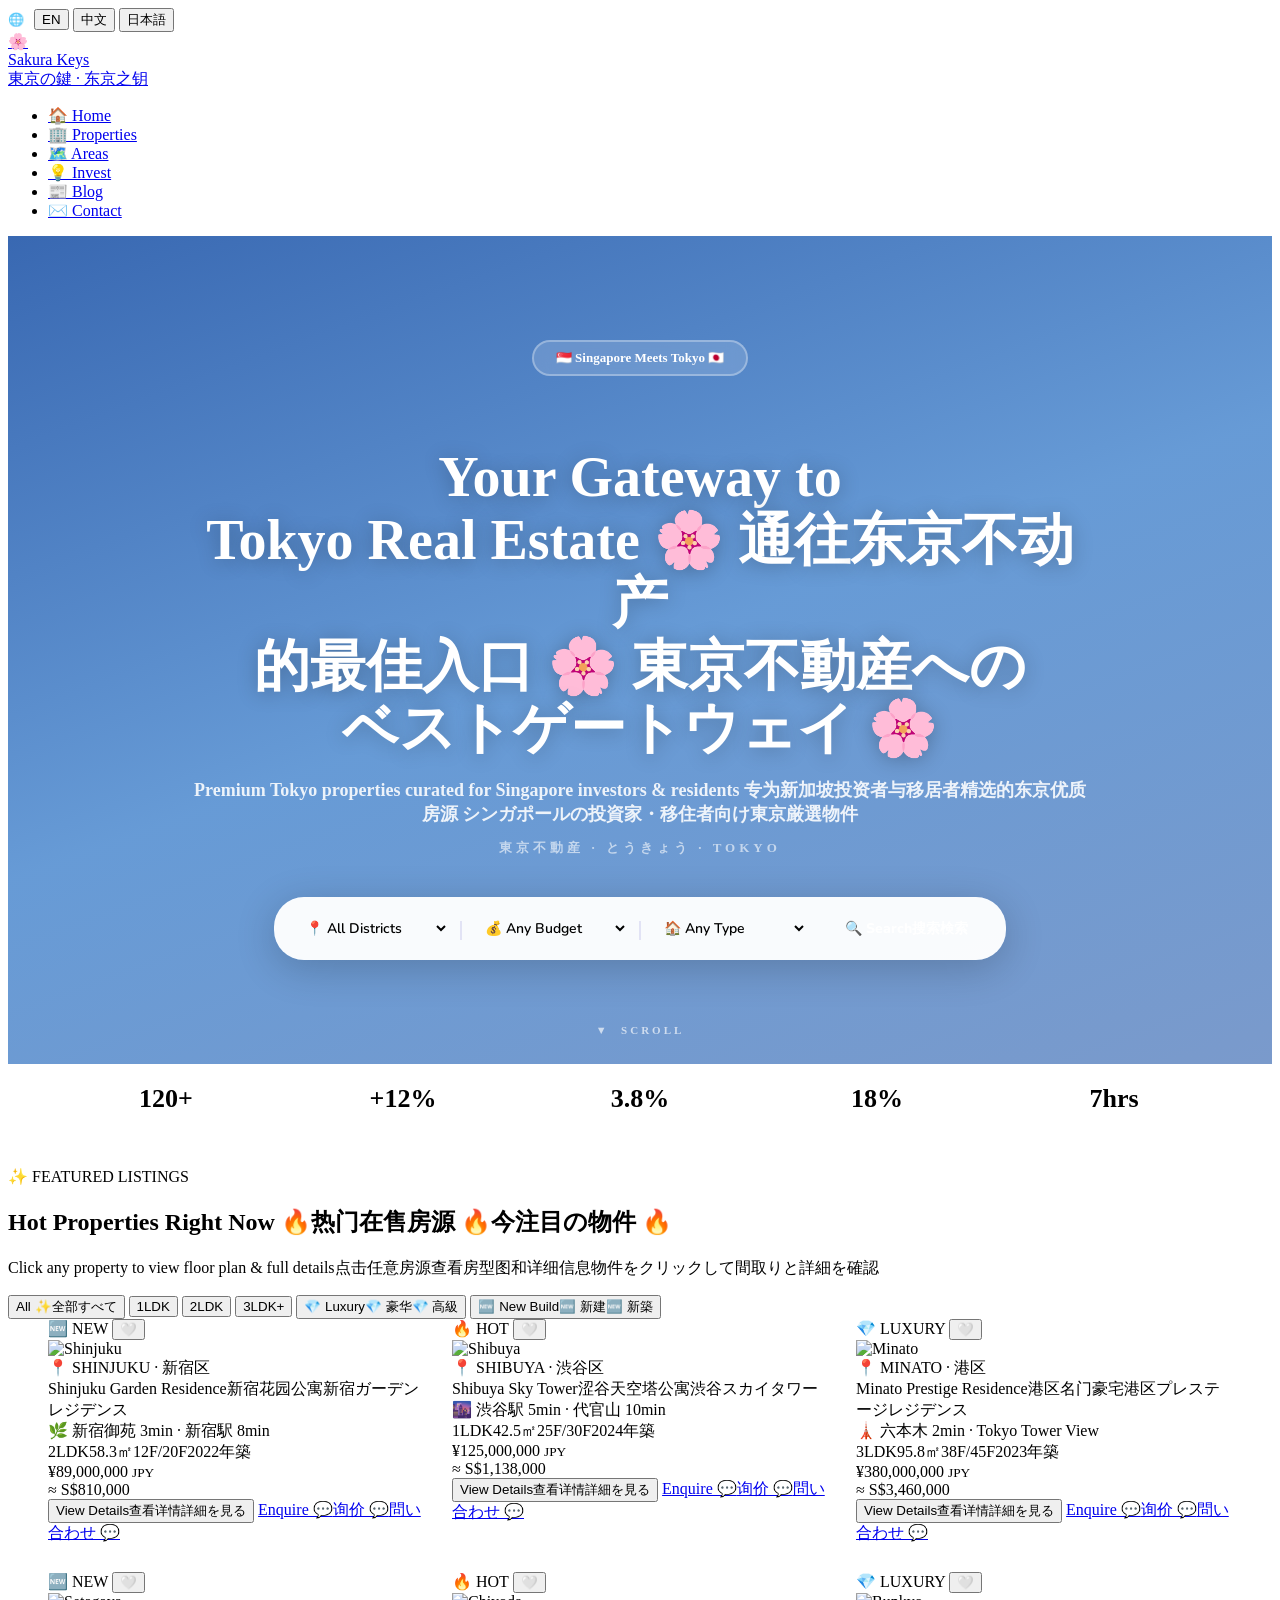
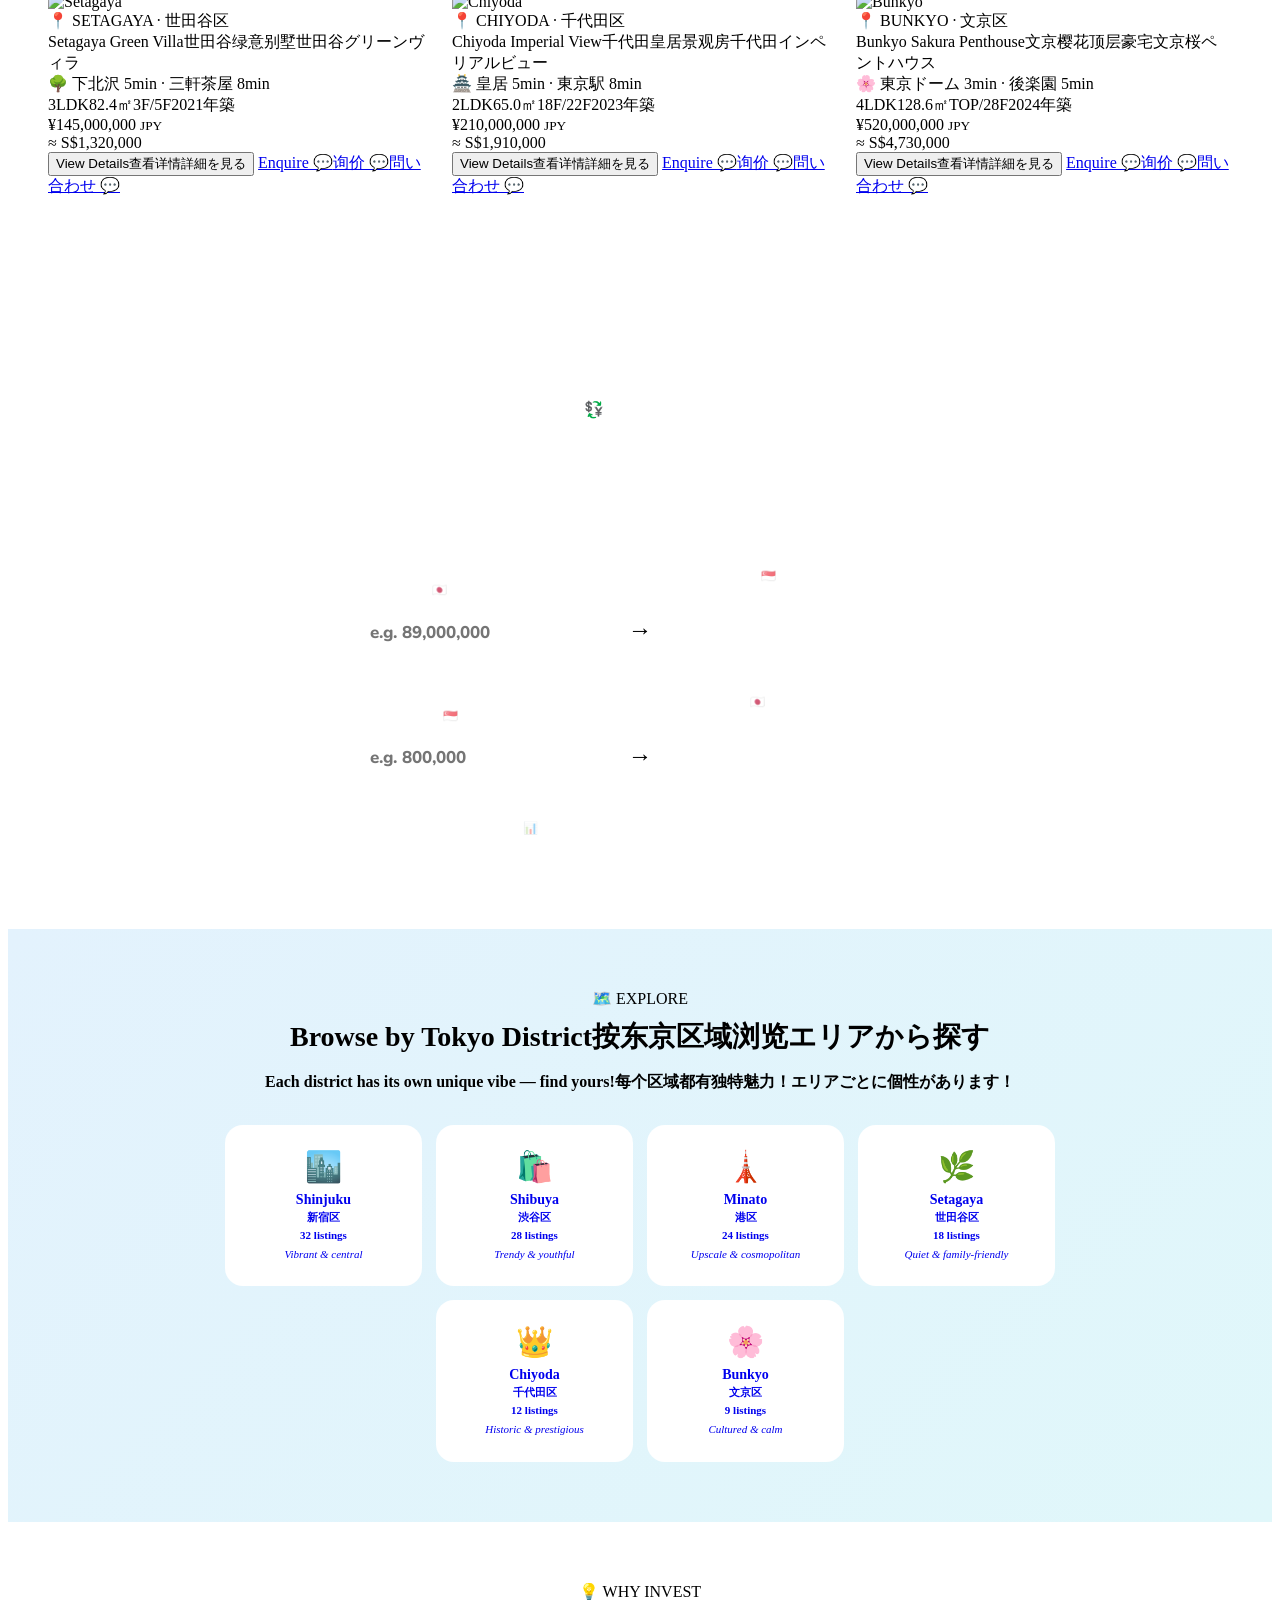
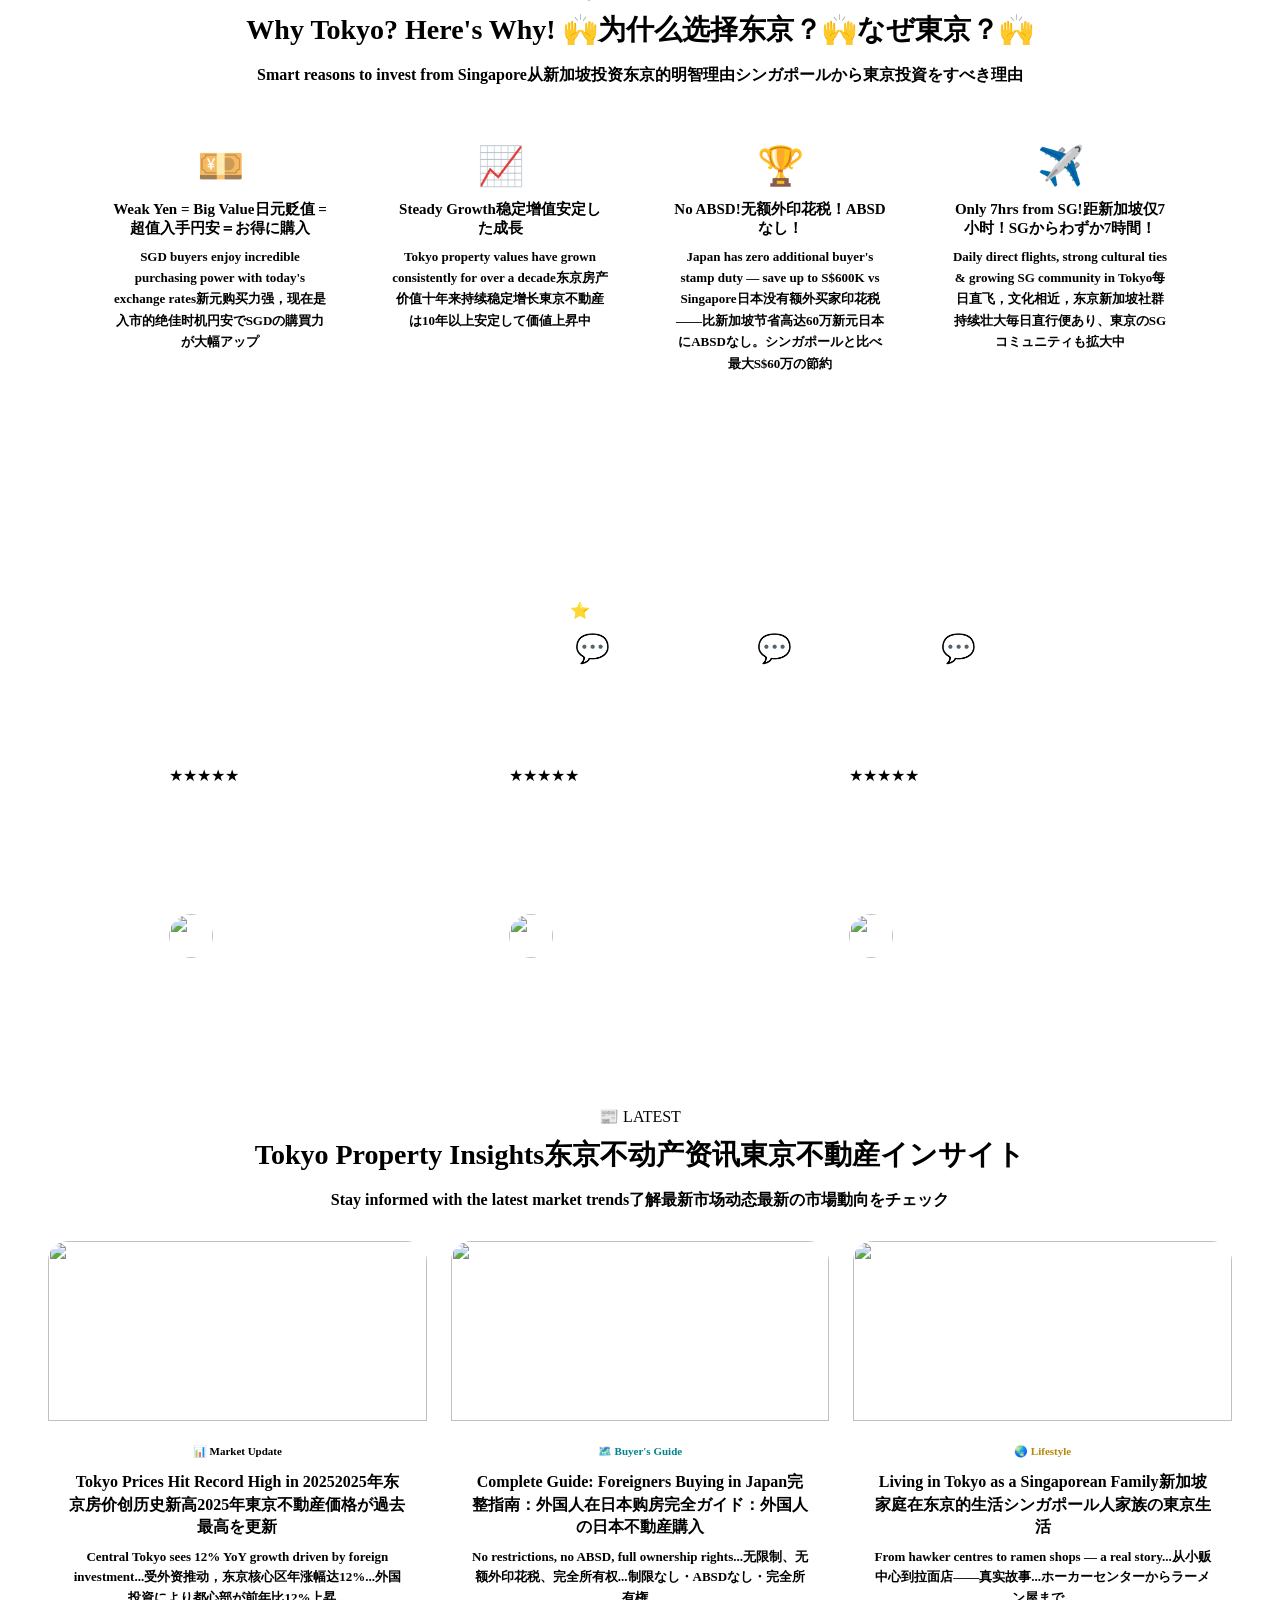
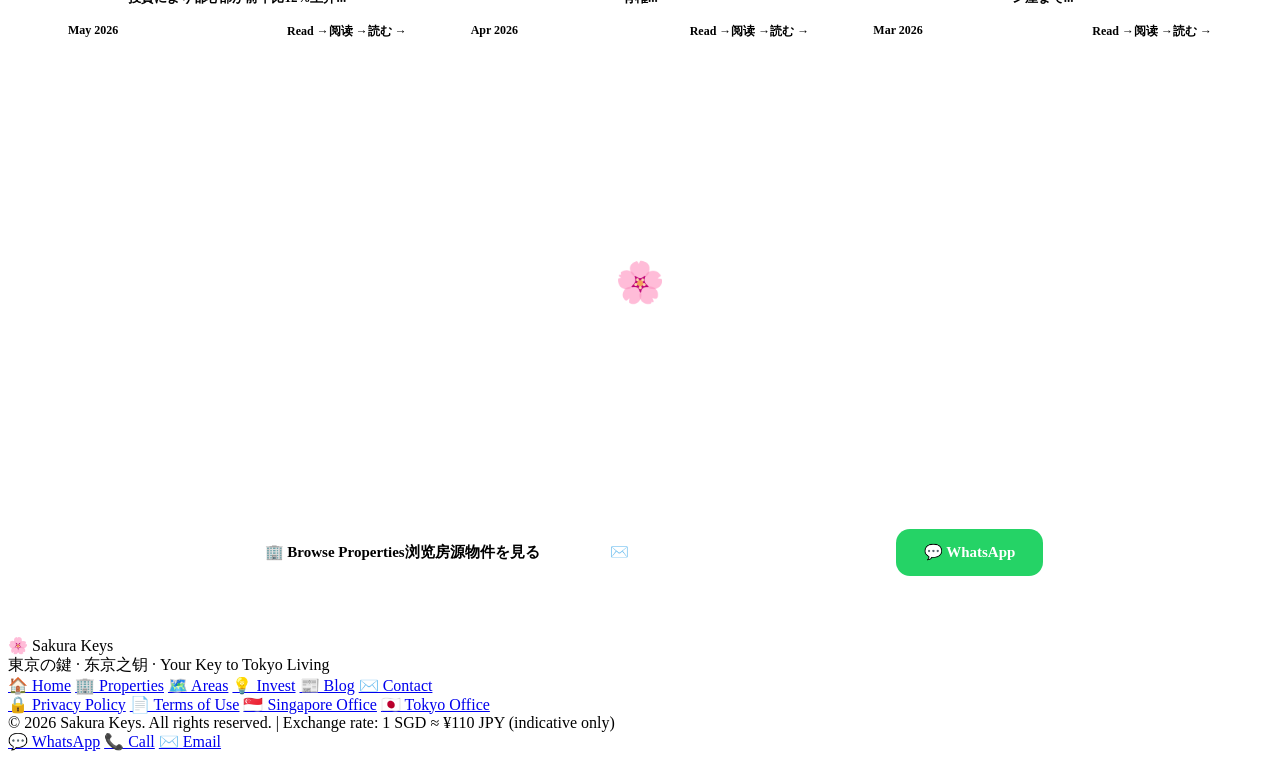
==== commit bb90ab7f: "Add files via upload 更新首页布局" ====
--- a/index.html
+++ b/index.html
@@ -5,41 +5,14 @@
     <meta name="viewport" content="width=device-width, initial-scale=1.0">
     <title>Sakura Keys 🌸 | Tokyo Homes for Singapore Dreamers</title>
     <link href="https://fonts.googleapis.com/css2?family=Nunito:wght@400;600;700;800;900&family=Noto+Sans+JP:wght@400;700&family=Noto+Sans+SC:wght@400;700&display=swap" rel="stylesheet">
+    <link rel="stylesheet" href="css/style.css">
     <style>
-        *{margin:0;padding:0;box-sizing:border-box}
-        :root{
-            --sky:#4FC3F7;--sky-dark:#1565C0;--sky-mid:#29B6F6;
-            --sky-lt:#E1F5FE;--sky-pale:#F0F8FF;--navy:#0D47A1;
-            --mint:#80DEEA;--mint-lt:#E0F7FA;--sun:#FFD166;--sun-lt:#FFF8E1;
-            --coral:#FF8A65;--white:#fff;--text:#1A2E44;--text-mid:#5A7A9A;
-            --shadow:0 8px 30px rgba(79,195,247,0.15);--radius:20px
-        }
-        body{font-family:'Nunito','Noto Sans SC','Noto Sans JP',sans-serif;background:var(--sky-pale);color:var(--text)}
-
-        /* LANG BAR */
-        .lang-bar{background:linear-gradient(90deg,var(--navy),var(--sky-dark),var(--sky-mid));padding:8px 32px;display:flex;justify-content:flex-end;align-items:center;gap:8px}
-        .lang-btn{background:rgba(255,255,255,0.2);border:2px solid rgba(255,255,255,0.5);color:#fff;padding:4px 16px;border-radius:20px;cursor:pointer;font-size:13px;font-weight:700;font-family:'Nunito',sans-serif;transition:all 0.3s}
-        .lang-btn:hover,.lang-btn.active{background:#fff;color:var(--sky-dark);border-color:#fff}
-
-        /* NAV */
-        nav{background:#fff;padding:14px 40px;display:flex;justify-content:space-between;align-items:center;box-shadow:0 3px 16px rgba(79,195,247,0.15);position:sticky;top:0;z-index:200}
-        .logo{display:flex;align-items:center;gap:10px;cursor:pointer}
-        .logo-icon{font-size:34px;animation:sway 3s ease-in-out infinite}
-        @keyframes sway{0%,100%{transform:rotate(-5deg)}50%{transform:rotate(5deg)}}
-        .logo-main{font-size:22px;font-weight:900;color:var(--sky-dark)}
-        .logo-sub{font-size:11px;color:var(--text-mid);letter-spacing:2px;margin-top:1px}
-        .nav-links{display:flex;gap:18px;list-style:none;align-items:center}
-        .nav-links a{text-decoration:none;color:var(--text-mid);font-size:13px;font-weight:700;padding:6px 12px;border-radius:20px;transition:all 0.3s}
-        .nav-links a:hover{background:var(--sky-lt);color:var(--sky-dark)}
-        .nav-cta{background:linear-gradient(135deg,var(--sky-dark),var(--sky-mid))!important;color:#fff!important;box-shadow:0 4px 14px rgba(21,101,192,0.3)}
-        .nav-cta:hover{transform:scale(1.05)}
-
         /* HERO */
         .hero{position:relative;height:92vh;min-height:620px;display:flex;align-items:center;justify-content:center;text-align:center;overflow:hidden}
-        .hero-bg{position:absolute;inset:0;background:url('https://images.unsplash.com/photo-1486325212027-8081e485255e?w=1800&q=90') center/cover no-repeat;z-index:0}
-        .hero-overlay{position:absolute;inset:0;background:linear-gradient(160deg,rgba(13,71,161,0.78) 0%,rgba(21,101,192,0.60) 50%,rgba(13,71,161,0.50) 100%);z-index:1}
+        .hero-bg{position:absolute;inset:0;background:url('https://images.unsplash.com/photo-1560185007-cde436f6a4d0?w=1800&q=90') center/cover no-repeat;z-index:0}
+        .hero-overlay{position:absolute;inset:0;background:linear-gradient(160deg,rgba(13,71,161,0.82) 0%,rgba(21,101,192,0.65) 50%,rgba(13,71,161,0.55) 100%);z-index:1}
         .hero-content{position:relative;z-index:2;padding:0 40px;max-width:900px}
-        .hero-pill{display:inline-flex;align-items:center;gap:8px;background:rgba(255,255,255,0.15);backdrop-filter:blur(10px);color:#fff;padding:8px 22px;border-radius:30px;font-size:13px;font-weight:800;margin-bottom:24px;border:2px solid rgba(255,255,255,0.3);letter-spacing:0.5px}
+        .hero-pill{display:inline-flex;align-items:center;gap:8px;background:rgba(255,255,255,0.15);backdrop-filter:blur(10px);color:#fff;padding:8px 22px;border-radius:30px;font-size:13px;font-weight:800;margin-bottom:24px;border:2px solid rgba(255,255,255,0.3)}
         .hero h1{font-size:56px;font-weight:900;line-height:1.12;margin-bottom:16px;color:#fff;text-shadow:0 2px 20px rgba(0,0,0,0.25)}
         .hero h1 .highlight{color:var(--sky)}
         .hero-sub{font-size:18px;color:rgba(255,255,255,0.88);margin-bottom:6px;font-weight:600}
@@ -59,47 +32,42 @@
         .band-num{font-size:26px;font-weight:900;color:var(--sky)}
         .band-label{font-size:11px;color:rgba(255,255,255,0.55);margin-top:3px;font-weight:700;letter-spacing:0.5px}
 
-        /* SECTION HEADER */
-        .sec-header{text-align:center;padding:56px 40px 24px}
-        .sec-tag{display:inline-block;background:var(--sky-lt);color:var(--sky-dark);padding:5px 16px;border-radius:20px;font-size:12px;font-weight:800;letter-spacing:1px;margin-bottom:12px;border:2px solid var(--sky)}
-        .sec-header h2{font-size:30px;font-weight:900;color:var(--text)}
-        .sec-header p{color:var(--text-mid);margin-top:8px;font-size:15px;font-weight:600}
-
-        /* FILTER */
-        .filter-bar{display:flex;justify-content:center;gap:10px;padding:0 40px 28px;flex-wrap:wrap}
-        .filter-btn{padding:8px 22px;border-radius:25px;border:2px solid #cde;background:#fff;cursor:pointer;font-size:13px;font-weight:700;font-family:'Nunito',sans-serif;transition:all 0.3s;color:var(--text-mid)}
-        .filter-btn:hover,.filter-btn.active{background:linear-gradient(135deg,var(--sky-dark),var(--sky-mid));border-color:var(--sky-dark);color:#fff;box-shadow:0 4px 12px rgba(21,101,192,0.25)}
-
-        /* CARDS */
+        /* PROPERTY CARDS */
         .properties{padding:0 40px 60px;max-width:1280px;margin:0 auto}
         .property-grid{display:grid;grid-template-columns:repeat(auto-fill,minmax(360px,1fr));gap:28px}
-        .card{background:#fff;border-radius:var(--radius);overflow:hidden;box-shadow:var(--shadow);transition:transform 0.3s,box-shadow 0.3s;position:relative;cursor:pointer}
-        .card:hover{transform:translateY(-8px);box-shadow:0 20px 50px rgba(79,195,247,0.25)}
-        .card-badge{position:absolute;top:14px;left:14px;padding:5px 14px;border-radius:20px;font-size:11px;font-weight:800;z-index:2;letter-spacing:1px}
-        .badge-new{background:var(--sky-mid);color:#fff}
-        .badge-hot{background:var(--coral);color:#fff}
-        .badge-luxury{background:var(--sun);color:#7A5C00}
-        .card-fav{position:absolute;top:14px;right:14px;background:rgba(255,255,255,0.92);border:none;width:38px;height:38px;border-radius:50%;font-size:18px;cursor:pointer;z-index:2;display:flex;align-items:center;justify-content:center;transition:transform 0.3s;box-shadow:0 2px 8px rgba(0,0,0,0.1)}
-        .card-fav:hover{transform:scale(1.2)}
-        .card-photo{height:220px;overflow:hidden;position:relative}
-        .card-photo img{width:100%;height:100%;object-fit:cover;transition:transform 0.5s}
-        .card:hover .card-photo img{transform:scale(1.06)}
-        .card-photo-overlay{position:absolute;bottom:0;left:0;right:0;background:linear-gradient(transparent,rgba(13,71,161,0.6));padding:20px 16px 12px}
-        .card-photo-district{color:#fff;font-size:12px;font-weight:800;letter-spacing:1px}
-        .card-body{padding:20px}
-        .card-title{font-size:17px;font-weight:900;color:var(--text);margin-bottom:4px}
-        .card-sub{font-size:12px;color:var(--sky-mid);margin-bottom:14px;font-weight:700}
-        .card-tags{display:flex;gap:8px;flex-wrap:wrap;margin-bottom:16px}
-        .tag-item{background:var(--sky-lt);border:1.5px solid var(--sky);color:var(--sky-dark);padding:4px 12px;border-radius:10px;font-size:12px;font-weight:700}
-        .price-row{border-top:2px dashed #d0eaf8;padding-top:14px;display:flex;justify-content:space-between;align-items:center}
-        .price-jpy{font-size:22px;font-weight:900;color:var(--sky-dark)}
-        .price-jpy small{font-size:12px;font-weight:600;color:var(--text-mid)}
-        .price-sgd{background:var(--mint-lt);color:#00838F;padding:6px 14px;border-radius:12px;font-size:14px;font-weight:800}
-        .card-btns{display:flex;gap:10px;margin-top:14px}
-        .btn-view{flex:1;background:linear-gradient(135deg,var(--sky-dark),var(--sky-mid));color:#fff;border:none;padding:11px;border-radius:14px;font-size:13px;font-weight:800;font-family:'Nunito',sans-serif;cursor:pointer;transition:all 0.3s}
-        .btn-view:hover{transform:scale(1.03)}
-        .btn-ask{flex:1;background:transparent;color:var(--sky-dark);border:2px solid var(--sky);padding:11px;border-radius:14px;font-size:13px;font-weight:800;font-family:'Nunito',sans-serif;cursor:pointer;transition:all 0.3s}
-        .btn-ask:hover{background:var(--sky-lt)}
+
+        /* CONVERTER */
+        .converter-section{background:linear-gradient(135deg,var(--navy),var(--sky-dark));padding:60px 40px;text-align:center}
+        .conv-box{background:rgba(255,255,255,0.1);backdrop-filter:blur(10px);border-radius:20px;padding:32px;max-width:580px;margin:0 auto;border:1px solid rgba(255,255,255,0.2)}
+        .conv-row{display:flex;align-items:center;gap:16px;margin-bottom:20px;flex-wrap:wrap;justify-content:center}
+        .conv-col{flex:1;min-width:180px}
+        .conv-lbl{color:rgba(255,255,255,0.65);font-size:12px;font-weight:800;margin-bottom:6px;letter-spacing:1px}
+        .conv-input{width:100%;background:rgba(255,255,255,0.15);border:2px solid rgba(255,255,255,0.3);color:#fff;padding:14px 18px;border-radius:14px;font-size:17px;font-weight:800;font-family:'Nunito',sans-serif;outline:none}
+        .conv-result{background:rgba(255,255,255,0.15);border:2px solid rgba(255,255,255,0.2);border-radius:14px;padding:14px 18px;color:#fff;font-size:17px;font-weight:800;min-height:52px}
+        .conv-arrow{font-size:24px;color:var(--sky);font-weight:900;margin-top:18px}
+
+        /* AREA CARDS */
+        .area-grid-home{display:flex;justify-content:center;gap:14px;flex-wrap:wrap;max-width:1000px;margin:32px auto 0}
+        .area-card-home{background:#fff;border-radius:18px;padding:22px 24px;cursor:pointer;transition:all 0.3s;box-shadow:var(--shadow);border:2px solid transparent;min-width:145px;text-align:center;text-decoration:none;display:block}
+        .area-card-home:hover{border-color:var(--sky-mid);transform:translateY(-5px);box-shadow:0 12px 30px rgba(79,195,247,0.25)}
+
+        /* WHY CARDS */
+        .why-grid-home{display:grid;grid-template-columns:repeat(auto-fill,minmax(230px,1fr));gap:20px;margin-top:30px;max-width:1100px;margin-left:auto;margin-right:auto}
+        .why-card-home{background:#fff;border-radius:20px;padding:28px 22px;box-shadow:var(--shadow);text-align:center;transition:transform 0.3s}
+        .why-card-home:hover{transform:translateY(-5px)}
+
+        /* TESTIMONIALS */
+        .testi-grid{display:grid;grid-template-columns:repeat(auto-fill,minmax(280px,1fr));gap:20px;max-width:1000px;margin:32px auto 0}
+        .testi-card{background:rgba(255,255,255,0.08);border-radius:20px;padding:28px;text-align:left;border:1px solid rgba(255,255,255,0.15);transition:all 0.3s}
+        .testi-card:hover{background:rgba(255,255,255,0.13);transform:translateY(-4px)}
+
+        /* BLOG */
+        .blog-grid-home{display:grid;grid-template-columns:repeat(auto-fill,minmax(320px,1fr));gap:24px;margin-top:30px;max-width:1200px;margin-left:auto;margin-right:auto}
+        .blog-card-home{background:#fff;border-radius:20px;overflow:hidden;box-shadow:var(--shadow);transition:transform 0.3s;cursor:pointer}
+        .blog-card-home:hover{transform:translateY(-5px)}
+        .blog-img-home{height:180px;overflow:hidden}
+        .blog-img-home img{width:100%;height:100%;object-fit:cover;transition:transform 0.4s}
+        .blog-card-home:hover .blog-img-home img{transform:scale(1.05)}
 
         /* MODAL */
         .modal-overlay{display:none;position:fixed;inset:0;background:rgba(13,71,161,0.5);backdrop-filter:blur(6px);z-index:999;align-items:center;justify-content:center;padding:20px}
@@ -111,7 +79,7 @@
         .modal-hero{position:relative;height:280px;overflow:hidden;border-radius:24px 24px 0 0}
         .modal-hero img{width:100%;height:100%;object-fit:cover}
         .modal-hero-overlay{position:absolute;inset:0;background:linear-gradient(transparent 35%,rgba(13,71,161,0.75));display:flex;align-items:flex-end;padding:24px}
-        .modal-hero-title{color:#fff;font-size:24px;font-weight:900;text-shadow:0 2px 8px rgba(0,0,0,0.3)}
+        .modal-hero-title{color:#fff;font-size:24px;font-weight:900}
         .modal-hero-sub{color:rgba(255,255,255,0.85);font-size:13px;margin-top:4px;font-weight:700}
         .modal-body{padding:28px}
         .modal-grid{display:grid;grid-template-columns:1fr 1fr;gap:20px;margin-bottom:24px}
@@ -129,23 +97,16 @@
         .modal-price-jpy small{font-size:14px;opacity:0.8}
         .modal-price-sgd{background:rgba(255,255,255,0.2);color:#fff;padding:10px 18px;border-radius:14px;font-size:18px;font-weight:900}
         .modal-btns{display:flex;gap:12px}
-        .modal-btn-primary{flex:1;background:linear-gradient(135deg,var(--sky-dark),var(--sky-mid));color:#fff;border:none;padding:14px;border-radius:14px;font-size:15px;font-weight:800;font-family:'Nunito',sans-serif;cursor:pointer;transition:all 0.3s}
-        .modal-btn-secondary{flex:1;background:transparent;color:var(--sky-dark);border:2px solid var(--sky);padding:14px;border-radius:14px;font-size:15px;font-weight:800;font-family:'Nunito',sans-serif;cursor:pointer;transition:all 0.3s}
-        .modal-btn-secondary:hover{background:var(--sky-lt)}
         .modal-features{display:flex;flex-wrap:wrap;gap:10px;margin-bottom:20px}
         .modal-tag{background:var(--sky-lt);border:1.5px solid var(--sky);color:var(--sky-dark);padding:6px 14px;border-radius:10px;font-size:13px;font-weight:700}
 
-        /* LANG */
-        [data-lang]{display:none}[data-lang="en"]{display:block}
-        span[data-lang]{display:none}span[data-lang="en"]{display:inline}
-
-        /* RESPONSIVE */
         @media(max-width:768px){
-            nav{padding:12px 20px}.nav-links{display:none}
             .hero h1{font-size:36px}.hero-content{padding:0 20px}
             .stats-band{padding:0 20px}.band-stat{padding:14px 20px;min-width:120px}
             .properties{padding:0 16px 40px}.property-grid{grid-template-columns:1fr}
             .modal-grid{grid-template-columns:1fr}
+            .why-grid-home{padding:0 20px}
+            .blog-grid-home{padding:0 20px}
         }
     </style>
 </head>
@@ -161,17 +122,14 @@
 
 <!-- NAV -->
 <nav>
-    <div class="logo">
-        <div class="logo-icon">🌸</div>
-        <div><div class="logo-main">Sakura Keys</div><div class="logo-sub">東京の鍵 · 东京之钥</div></div>
-    </div>
+    <a class="logo" href="index.html"><div class="logo-icon">🌸</div><div><div class="logo-main">Sakura Keys</div><div class="logo-sub">東京の鍵 · 东京之钥</div></div></a>
     <ul class="nav-links">
-        <li><a href="#properties" data-nav-en="🏠 Properties" data-nav-zh="🏠 房源" data-nav-ja="🏠 物件">🏠 Properties</a></li>
-        <li><a href="#areas"      data-nav-en="🗺️ Areas"      data-nav-zh="🗺️ 区域" data-nav-ja="🗺️ エリア">🗺️ Areas</a></li>
-        <li><a href="#why"        data-nav-en="💡 Invest"     data-nav-zh="💡 投资" data-nav-ja="💡 投資">💡 Invest</a></li>
-        <li><a href="#converter"  data-nav-en="💱 Currency"   data-nav-zh="💱 汇率" data-nav-ja="💱 為替">💱 Currency</a></li>
-        <li><a href="#blog"       data-nav-en="📰 Blog"       data-nav-zh="📰 资讯" data-nav-ja="📰 ブログ">📰 Blog</a></li>
-        <li><a href="#contact" class="nav-cta" data-nav-en="✉️ Contact" data-nav-zh="✉️ 联系" data-nav-ja="✉️ お問い合わせ">✉️ Contact</a></li>
+        <li><a href="index.html" data-nav-en="🏠 Home" data-nav-zh="🏠 首页" data-nav-ja="🏠 ホーム">🏠 Home</a></li>
+        <li><a href="properties.html" data-nav-en="🏢 Properties" data-nav-zh="🏢 房源" data-nav-ja="🏢 物件">🏢 Properties</a></li>
+        <li><a href="areas.html" data-nav-en="🗺️ Areas" data-nav-zh="🗺️ 区域" data-nav-ja="🗺️ エリア">🗺️ Areas</a></li>
+        <li><a href="invest.html" data-nav-en="💡 Invest" data-nav-zh="💡 投资" data-nav-ja="💡 投資">💡 Invest</a></li>
+        <li><a href="blog.html" data-nav-en="📰 Blog" data-nav-zh="📰 资讯" data-nav-ja="📰 ブログ">📰 Blog</a></li>
+        <li><a href="contact.html" class="nav-cta" data-nav-en="✉️ Contact" data-nav-zh="✉️ 联系" data-nav-ja="✉️ お問い合わせ">✉️ Contact</a></li>
     </ul>
 </nav>
 
@@ -198,7 +156,7 @@
             <select><option>💰 Any Budget</option><option>Under ¥50M</option><option>¥50M–¥100M</option><option>¥100M–¥200M</option><option>¥200M+</option></select>
             <span class="divider">|</span>
             <select><option>🏠 Any Type</option><option>1LDK</option><option>2LDK</option><option>3LDK+</option></select>
-            <button class="search-btn">🔍 <span data-lang="en">Search</span><span data-lang="zh">搜索</span><span data-lang="ja">検索</span></button>
+            <button class="search-btn" onclick="window.location.href='properties.html'">🔍 <span data-lang="en">Search</span><span data-lang="zh">搜索</span><span data-lang="ja">検索</span></button>
         </div>
     </div>
     <div class="hero-scroll" onclick="document.getElementById('stats').scrollIntoView({behavior:'smooth'})">▼ &nbsp;SCROLL</div>
@@ -213,7 +171,7 @@
     <div class="band-stat"><div class="band-num">7hrs</div><div class="band-label"><span data-lang="en">Direct Flight from SG</span><span data-lang="zh">新加坡直飞</span><span data-lang="ja">SG直行便</span></div></div>
 </div>
 
-<!-- PROPERTIES -->
+<!-- FEATURED PROPERTIES -->
 <div id="properties" class="sec-header">
     <div class="sec-tag">✨ FEATURED LISTINGS</div>
     <h2><span data-lang="en">Hot Properties Right Now 🔥</span><span data-lang="zh">热门在售房源 🔥</span><span data-lang="ja">今注目の物件 🔥</span></h2>
@@ -228,1025 +186,261 @@
     <button class="filter-btn" onclick="filterActive(this)"><span data-lang="en">🆕 New Build</span><span data-lang="zh">🆕 新建</span><span data-lang="ja">🆕 新築</span></button>
 </div>
 <div class="properties">
-  <div class="property-grid">
-
-    <!-- CARD 1 -->
-    <div class="card" onclick="openModal('m1')">
-        <span class="card-badge badge-new">🆕 NEW</span>
-        <button class="card-fav" onclick="event.stopPropagation();toggleFav(this)">🤍</button>
-        <div class="card-photo">
-            <img src="https://images.unsplash.com/photo-1545324418-cc1a3fa10c00?w=600&q=80" alt="Shinjuku">
-            <div class="card-photo-overlay"><div class="card-photo-district">📍 SHINJUKU · 新宿区</div></div>
-        </div>
-        <div class="card-body">
-            <div class="card-title"><span data-lang="en">Shinjuku Garden Residence</span><span data-lang="zh">新宿花园公寓</span><span data-lang="ja">新宿ガーデンレジデンス</span></div>
-            <div class="card-sub">🌿 新宿御苑 3min · 新宿駅 8min</div>
-            <div class="card-tags"><span class="tag-item">2LDK</span><span class="tag-item">58.3㎡</span><span class="tag-item">12F/20F</span><span class="tag-item">2022年築</span></div>
-            <div class="price-row"><div class="price-jpy">¥89,000,000 <small>JPY</small></div><div class="price-sgd">≈ S$810,000</div></div>
-            <div class="card-btns">
-                <button class="btn-view" onclick="event.stopPropagation();openModal('m1')"><span data-lang="en">View Details</span><span data-lang="zh">查看详情</span><span data-lang="ja">詳細を見る</span></button>
-                <button class="btn-ask" onclick="event.stopPropagation();scrollTo('contact')"><span data-lang="en">Enquire 💬</span><span data-lang="zh">询价 💬</span><span data-lang="ja">問い合わせ 💬</span></button>
-            </div>
-        </div>
-    </div>
-
-    <!-- CARD 2 -->
-    <div class="card" onclick="openModal('m2')">
-        <span class="card-badge badge-hot">🔥 HOT</span>
-        <button class="card-fav" onclick="event.stopPropagation();toggleFav(this)">🤍</button>
-        <div class="card-photo">
-            <img src="https://images.unsplash.com/photo-1502672260266-1c1ef2d93688?w=600&q=80" alt="Shibuya">
-            <div class="card-photo-overlay"><div class="card-photo-district">📍 SHIBUYA · 渋谷区</div></div>
-        </div>
-        <div class="card-body">
-            <div class="card-title"><span data-lang="en">Shibuya Sky Tower</span><span data-lang="zh">涩谷天空塔公寓</span><span data-lang="ja">渋谷スカイタワー</span></div>
-            <div class="card-sub">🌆 渋谷駅 5min · 代官山 10min</div>
-            <div class="card-tags"><span class="tag-item">1LDK</span><span class="tag-item">42.5㎡</span><span class="tag-item">25F/30F</span><span class="tag-item">2024年築</span></div>
-            <div class="price-row"><div class="price-jpy">¥125,000,000 <small>JPY</small></div><div class="price-sgd">≈ S$1,138,000</div></div>
-            <div class="card-btns">
-                <button class="btn-view" onclick="event.stopPropagation();openModal('m2')"><span data-lang="en">View Details</span><span data-lang="zh">查看详情</span><span data-lang="ja">詳細を見る</span></button>
-                <button class="btn-ask" onclick="event.stopPropagation();scrollTo('contact')"><span data-lang="en">Enquire 💬</span><span data-lang="zh">询价 💬</span><span data-lang="ja">問い合わせ 💬</span></button>
-            </div>
-        </div>
-    </div>
-
-    <!-- CARD 3 -->
-    <div class="card" onclick="openModal('m3')">
-        <span class="card-badge badge-luxury">💎 LUXURY</span>
-        <button class="card-fav" onclick="event.stopPropagation();toggleFav(this)">🤍</button>
-        <div class="card-photo">
-            <img src="https://images.unsplash.com/photo-1512918728675-ed5a9ecdebfd?w=600&q=80" alt="Minato">
-            <div class="card-photo-overlay"><div class="card-photo-district">📍 MINATO · 港区</div></div>
-        </div>
-        <div class="card-body">
-            <div class="card-title"><span data-lang="en">Minato Prestige Residence</span><span data-lang="zh">港区名门豪宅</span><span data-lang="ja">港区プレステージレジデンス</span></div>
-            <div class="card-sub">🗼 六本木 2min · Tokyo Tower View</div>
-            <div class="card-tags"><span class="tag-item">3LDK</span><span class="tag-item">95.8㎡</span><span class="tag-item">38F/45F</span><span class="tag-item">2023年築</span></div>
-            <div class="price-row"><div class="price-jpy">¥380,000,000 <small>JPY</small></div><div class="price-sgd">≈ S$3,460,000</div></div>
-            <div class="card-btns">
-                <button class="btn-view" onclick="event.stopPropagation();openModal('m3')"><span data-lang="en">View Details</span><span data-lang="zh">查看详情</span><span data-lang="ja">詳細を見る</span></button>
-                <button class="btn-ask" onclick="event.stopPropagation();scrollTo('contact')"><span data-lang="en">Enquire 💬</span><span data-lang="zh">询价 💬</span><span data-lang="ja">問い合わせ 💬</span></button>
-            </div>
-        </div>
-    </div>
-
-    <!-- CARD 4 -->
-    <div class="card" onclick="openModal('m4')">
-        <span class="card-badge badge-new">🆕 NEW</span>
-        <button class="card-fav" onclick="event.stopPropagation();toggleFav(this)">🤍</button>
-        <div class="card-photo">
-            <img src="https://images.unsplash.com/photo-1493809842364-78817add7ffb?w=600&q=80" alt="Setagaya">
-            <div class="card-photo-overlay"><div class="card-photo-district">📍 SETAGAYA · 世田谷区</div></div>
-        </div>
-        <div class="card-body">
-            <div class="card-title"><span data-lang="en">Setagaya Green Villa</span><span data-lang="zh">世田谷绿意别墅</span><span data-lang="ja">世田谷グリーンヴィラ</span></div>
-            <div class="card-sub">🌳 下北沢 5min · 三軒茶屋 8min</div>
-            <div class="card-tags"><span class="tag-item">3LDK</span><span class="tag-item">82.4㎡</span><span class="tag-item">3F/5F</span><span class="tag-item">2021年築</span></div>
-            <div class="price-row"><div class="price-jpy">¥145,000,000 <small>JPY</small></div><div class="price-sgd">≈ S$1,320,000</div></div>
-            <div class="card-btns">
-                <button class="btn-view" onclick="event.stopPropagation();openModal('m4')"><span data-lang="en">View Details</span><span data-lang="zh">查看详情</span><span data-lang="ja">詳細を見る</span></button>
-                <button class="btn-ask" onclick="event.stopPropagation();scrollTo('contact')"><span data-lang="en">Enquire 💬</span><span data-lang="zh">询价 💬</span><span data-lang="ja">問い合わせ 💬</span></button>
-            </div>
-        </div>
-    </div>
-
-    <!-- CARD 5 -->
-    <div class="card" onclick="openModal('m5')">
-        <span class="card-badge badge-hot">🔥 HOT</span>
-        <button class="card-fav" onclick="event.stopPropagation();toggleFav(this)">🤍</button>
-        <div class="card-photo">
-            <img src="https://images.unsplash.com/photo-1536376072261-38c75010e6c9?w=600&q=80" alt="Chiyoda">
-            <div class="card-photo-overlay"><div class="card-photo-district">📍 CHIYODA · 千代田区</div></div>
-        </div>
-        <div class="card-body">
-            <div class="card-title"><span data-lang="en">Chiyoda Imperial View</span><span data-lang="zh">千代田皇居景观房</span><span data-lang="ja">千代田インペリアルビュー</span></div>
-            <div class="card-sub">🏯 皇居 5min · 東京駅 8min</div>
-            <div class="card-tags"><span class="tag-item">2LDK</span><span class="tag-item">65.0㎡</span><span class="tag-item">18F/22F</span><span class="tag-item">2023年築</span></div>
-            <div class="price-row"><div class="price-jpy">¥210,000,000 <small>JPY</small></div><div class="price-sgd">≈ S$1,910,000</div></div>
-            <div class="card-btns">
-                <button class="btn-view" onclick="event.stopPropagation();openModal('m5')"><span data-lang="en">View Details</span><span data-lang="zh">查看详情</span><span data-lang="ja">詳細を見る</span></button>
-                <button class="btn-ask" onclick="event.stopPropagation();scrollTo('contact')"><span data-lang="en">Enquire 💬</span><span data-lang="zh">询价 💬</span><span data-lang="ja">問い合わせ 💬</span></button>
-            </div>
-        </div>
-    </div>
-
-    <!-- CARD 6 -->
-    <div class="card" onclick="openModal('m6')">
-        <span class="card-badge badge-luxury">💎 LUXURY</span>
-        <button class="card-fav" onclick="event.stopPropagation();toggleFav(this)">🤍</button>
-        <div class="card-photo">
-            <img src="https://images.unsplash.com/photo-1560448204-e02f11c3d0e2?w=600&q=80" alt="Bunkyo">
-            <div class="card-photo-overlay"><div class="card-photo-district">📍 BUNKYO · 文京区</div></div>
-        </div>
-        <div class="card-body">
-            <div class="card-title"><span data-lang="en">Bunkyo Sakura Penthouse</span><span data-lang="zh">文京樱花顶层豪宅</span><span data-lang="ja">文京桜ペントハウス</span></div>
-            <div class="card-sub">🌸 東京ドーム 3min · 後楽園 5min</div>
-            <div class="card-tags"><span class="tag-item">4LDK</span><span class="tag-item">128.6㎡</span><span class="tag-item">TOP/28F</span><span class="tag-item">2024年築</span></div>
-            <div class="price-row"><div class="price-jpy">¥520,000,000 <small>JPY</small></div><div class="price-sgd">≈ S$4,730,000</div></div>
-            <div class="card-btns">
-                <button class="btn-view" onclick="event.stopPropagation();openModal('m6')"><span data-lang="en">View Details</span><span data-lang="zh">查看详情</span><span data-lang="ja">詳細を見る</span></button>
-                <button class="btn-ask" onclick="event.stopPropagation();scrollTo('contact')"><span data-lang="en">Enquire 💬</span><span data-lang="zh">询价 💬</span><span data-lang="ja">問い合わせ 💬</span></button>
-            </div>
-        </div>
-    </div>
-
-  </div>
+    <div class="property-grid">
+
+        <div class="card" onclick="openModal('m1')">
+            <span class="card-badge badge-new">🆕 NEW</span>
+            <button class="card-fav" onclick="event.stopPropagation();toggleFav(this)">🤍</button>
+            <div class="card-photo"><img src="https://images.unsplash.com/photo-1545324418-cc1a3fa10c00?w=600&q=80" alt="Shinjuku"><div class="card-photo-overlay"><div class="card-photo-district">📍 SHINJUKU · 新宿区</div></div></div>
+            <div class="card-body">
+                <div class="card-title"><span data-lang="en">Shinjuku Garden Residence</span><span data-lang="zh">新宿花园公寓</span><span data-lang="ja">新宿ガーデンレジデンス</span></div>
+                <div class="card-sub">🌿 新宿御苑 3min · 新宿駅 8min</div>
+                <div class="card-tags"><span class="tag-item">2LDK</span><span class="tag-item">58.3㎡</span><span class="tag-item">12F/20F</span><span class="tag-item">2022年築</span></div>
+                <div class="price-row"><div class="price-jpy">¥89,000,000 <small>JPY</small></div><div class="price-sgd">≈ S$810,000</div></div>
+                <div class="card-btns">
+                    <button class="btn-primary" onclick="event.stopPropagation();openModal('m1')"><span data-lang="en">View Details</span><span data-lang="zh">查看详情</span><span data-lang="ja">詳細を見る</span></button>
+                    <a href="contact.html" class="btn-secondary" onclick="event.stopPropagation()"><span data-lang="en">Enquire 💬</span><span data-lang="zh">询价 💬</span><span data-lang="ja">問い合わせ 💬</span></a>
+                </div>
+            </div>
+        </div>
+
+        <div class="card" onclick="openModal('m2')">
+            <span class="card-badge badge-hot">🔥 HOT</span>
+            <button class="card-fav" onclick="event.stopPropagation();toggleFav(this)">🤍</button>
+            <div class="card-photo"><img src="https://images.unsplash.com/photo-1502672260266-1c1ef2d93688?w=600&q=80" alt="Shibuya"><div class="card-photo-overlay"><div class="card-photo-district">📍 SHIBUYA · 渋谷区</div></div></div>
+            <div class="card-body">
+                <div class="card-title"><span data-lang="en">Shibuya Sky Tower</span><span data-lang="zh">涩谷天空塔公寓</span><span data-lang="ja">渋谷スカイタワー</span></div>
+                <div class="card-sub">🌆 渋谷駅 5min · 代官山 10min</div>
+                <div class="card-tags"><span class="tag-item">1LDK</span><span class="tag-item">42.5㎡</span><span class="tag-item">25F/30F</span><span class="tag-item">2024年築</span></div>
+                <div class="price-row"><div class="price-jpy">¥125,000,000 <small>JPY</small></div><div class="price-sgd">≈ S$1,138,000</div></div>
+                <div class="card-btns">
+                    <button class="btn-primary" onclick="event.stopPropagation();openModal('m2')"><span data-lang="en">View Details</span><span data-lang="zh">查看详情</span><span data-lang="ja">詳細を見る</span></button>
+                    <a href="contact.html" class="btn-secondary" onclick="event.stopPropagation()"><span data-lang="en">Enquire 💬</span><span data-lang="zh">询价 💬</span><span data-lang="ja">問い合わせ 💬</span></a>
+                </div>
+            </div>
+        </div>
+
+        <div class="card" onclick="openModal('m3')">
+            <span class="card-badge badge-luxury">💎 LUXURY</span>
+            <button class="card-fav" onclick="event.stopPropagation();toggleFav(this)">🤍</button>
+            <div class="card-photo"><img src="https://images.unsplash.com/photo-1512918728675-ed5a9ecdebfd?w=600&q=80" alt="Minato"><div class="card-photo-overlay"><div class="card-photo-district">📍 MINATO · 港区</div></div></div>
+            <div class="card-body">
+                <div class="card-title"><span data-lang="en">Minato Prestige Residence</span><span data-lang="zh">港区名门豪宅</span><span data-lang="ja">港区プレステージレジデンス</span></div>
+                <div class="card-sub">🗼 六本木 2min · Tokyo Tower View</div>
+                <div class="card-tags"><span class="tag-item">3LDK</span><span class="tag-item">95.8㎡</span><span class="tag-item">38F/45F</span><span class="tag-item">2023年築</span></div>
+                <div class="price-row"><div class="price-jpy">¥380,000,000 <small>JPY</small></div><div class="price-sgd">≈ S$3,460,000</div></div>
+                <div class="card-btns">
+                    <button class="btn-primary" onclick="event.stopPropagation();openModal('m3')"><span data-lang="en">View Details</span><span data-lang="zh">查看详情</span><span data-lang="ja">詳細を見る</span></button>
+                    <a href="contact.html" class="btn-secondary" onclick="event.stopPropagation()"><span data-lang="en">Enquire 💬</span><span data-lang="zh">询价 💬</span><span data-lang="ja">問い合わせ 💬</span></a>
+                </div>
+            </div>
+        </div>
+
+        <div class="card" onclick="openModal('m4')">
+            <span class="card-badge badge-new">🆕 NEW</span>
+            <button class="card-fav" onclick="event.stopPropagation();toggleFav(this)">🤍</button>
+            <div class="card-photo"><img src="https://images.unsplash.com/photo-1493809842364-78817add7ffb?w=600&q=80" alt="Setagaya"><div class="card-photo-overlay"><div class="card-photo-district">📍 SETAGAYA · 世田谷区</div></div></div>
+            <div class="card-body">
+                <div class="card-title"><span data-lang="en">Setagaya Green Villa</span><span data-lang="zh">世田谷绿意别墅</span><span data-lang="ja">世田谷グリーンヴィラ</span></div>
+                <div class="card-sub">🌳 下北沢 5min · 三軒茶屋 8min</div>
+                <div class="card-tags"><span class="tag-item">3LDK</span><span class="tag-item">82.4㎡</span><span class="tag-item">3F/5F</span><span class="tag-item">2021年築</span></div>
+                <div class="price-row"><div class="price-jpy">¥145,000,000 <small>JPY</small></div><div class="price-sgd">≈ S$1,320,000</div></div>
+                <div class="card-btns">
+                    <button class="btn-primary" onclick="event.stopPropagation();openModal('m4')"><span data-lang="en">View Details</span><span data-lang="zh">查看详情</span><span data-lang="ja">詳細を見る</span></button>
+                    <a href="contact.html" class="btn-secondary" onclick="event.stopPropagation()"><span data-lang="en">Enquire 💬</span><span data-lang="zh">询价 💬</span><span data-lang="ja">問い合わせ 💬</span></a>
+                </div>
+            </div>
+        </div>
+
+        <div class="card" onclick="openModal('m5')">
+            <span class="card-badge badge-hot">🔥 HOT</span>
+            <button class="card-fav" onclick="event.stopPropagation();toggleFav(this)">🤍</button>
+            <div class="card-photo"><img src="https://images.unsplash.com/photo-1536376072261-38c75010e6c9?w=600&q=80" alt="Chiyoda"><div class="card-photo-overlay"><div class="card-photo-district">📍 CHIYODA · 千代田区</div></div></div>
+            <div class="card-body">
+                <div class="card-title"><span data-lang="en">Chiyoda Imperial View</span><span data-lang="zh">千代田皇居景观房</span><span data-lang="ja">千代田インペリアルビュー</span></div>
+                <div class="card-sub">🏯 皇居 5min · 東京駅 8min</div>
+                <div class="card-tags"><span class="tag-item">2LDK</span><span class="tag-item">65.0㎡</span><span class="tag-item">18F/22F</span><span class="tag-item">2023年築</span></div>
+                <div class="price-row"><div class="price-jpy">¥210,000,000 <small>JPY</small></div><div class="price-sgd">≈ S$1,910,000</div></div>
+                <div class="card-btns">
+                    <button class="btn-primary" onclick="event.stopPropagation();openModal('m5')"><span data-lang="en">View Details</span><span data-lang="zh">查看详情</span><span data-lang="ja">詳細を見る</span></button>
+                    <a href="contact.html" class="btn-secondary" onclick="event.stopPropagation()"><span data-lang="en">Enquire 💬</span><span data-lang="zh">询价 💬</span><span data-lang="ja">問い合わせ 💬</span></a>
+                </div>
+            </div>
+        </div>
+
+        <div class="card" onclick="openModal('m6')">
+            <span class="card-badge badge-luxury">💎 LUXURY</span>
+            <button class="card-fav" onclick="event.stopPropagation();toggleFav(this)">🤍</button>
+            <div class="card-photo"><img src="https://images.unsplash.com/photo-1560448204-e02f11c3d0e2?w=600&q=80" alt="Bunkyo"><div class="card-photo-overlay"><div class="card-photo-district">📍 BUNKYO · 文京区</div></div></div>
+            <div class="card-body">
+                <div class="card-title"><span data-lang="en">Bunkyo Sakura Penthouse</span><span data-lang="zh">文京樱花顶层豪宅</span><span data-lang="ja">文京桜ペントハウス</span></div>
+                <div class="card-sub">🌸 東京ドーム 3min · 後楽園 5min</div>
+                <div class="card-tags"><span class="tag-item">4LDK</span><span class="tag-item">128.6㎡</span><span class="tag-item">TOP/28F</span><span class="tag-item">2024年築</span></div>
+                <div class="price-row"><div class="price-jpy">¥520,000,000 <small>JPY</small></div><div class="price-sgd">≈ S$4,730,000</div></div>
+                <div class="card-btns">
+                    <button class="btn-primary" onclick="event.stopPropagation();openModal('m6')"><span data-lang="en">View Details</span><span data-lang="zh">查看详情</span><span data-lang="ja">詳細を見る</span></button>
+                    <a href="contact.html" class="btn-secondary" onclick="event.stopPropagation()"><span data-lang="en">Enquire 💬</span><span data-lang="zh">询价 💬</span><span data-lang="ja">問い合わせ 💬</span></a>
+                </div>
+            </div>
+        </div>
+
+    </div>
+    <div style="text-align:center;margin-top:36px">
+        <a href="properties.html" style="display:inline-block;background:linear-gradient(135deg,var(--sky-dark),var(--sky-mid));color:#fff;padding:14px 36px;border-radius:25px;font-size:15px;font-weight:800;text-decoration:none;transition:all 0.3s" onmouseover="this.style.transform='scale(1.05)'" onmouseout="this.style.transform='scale(1)'">
+            <span data-lang="en">View All Properties →</span>
+            <span data-lang="zh">查看全部房源 →</span>
+            <span data-lang="ja">全物件を見る →</span>
+        </a>
+    </div>
 </div>
 
 <!-- MODALS -->
-<div class="modal-overlay" id="m1" onclick="closeOut(event,'m1')"><div class="modal">
-    <button class="modal-close" onclick="closeModal('m1')">✕</button>
-    <div class="modal-hero"><img src="https://images.unsplash.com/photo-1545324418-cc1a3fa10c00?w=900&q=80" alt=""><div class="modal-hero-overlay"><div><div class="modal-hero-title">Shinjuku Garden Residence</div><div class="modal-hero-sub">📍 新宿区 · 新宿御苑 3min walk</div></div></div></div>
-    <div class="modal-body">
-        <div class="modal-features"><span class="modal-tag">2LDK</span><span class="modal-tag">58.3㎡</span><span class="modal-tag">12F/20F</span><span class="modal-tag">2022年築</span><span class="modal-tag">🅿️ Parking</span><span class="modal-tag">🐾 Pet OK</span><span class="modal-tag">🏋️ Gym</span></div>
-        <div class="modal-grid">
-            <div class="modal-info-block"><h4>🏠 Property Info</h4>
-                <div class="info-row"><span class="info-label">Type</span><span class="info-value">2LDK</span></div>
-                <div class="info-row"><span class="info-label">Size</span><span class="info-value">58.3㎡</span></div>
-                <div class="info-row"><span class="info-label">Floor</span><span class="info-value">12F / 20F</span></div>
-                <div class="info-row"><span class="info-label">Built</span><span class="info-value">2022</span></div>
-                <div class="info-row"><span class="info-label">Direction</span><span class="info-value">South-facing</span></div>
-                <div class="info-row"><span class="info-label">Mgmt Fee</span><span class="info-value">¥18,000/mo</span></div>
-            </div>
-            <div class="modal-info-block"><h4>🚉 Access</h4>
-                <div class="info-row"><span class="info-label">新宿御苑前駅</span><span class="info-value">3 min</span></div>
-                <div class="info-row"><span class="info-label">新宿駅</span><span class="info-value">8 min</span></div>
-                <div class="info-row"><span class="info-label">四谷三丁目駅</span><span class="info-value">10 min</span></div>
-                <div class="info-row"><span class="info-label">Narita Airport</span><span class="info-value">~60 min</span></div>
-                <div class="info-row"><span class="info-label">Haneda Airport</span><span class="info-value">~45 min</span></div>
-            </div>
-        </div>
-        <div class="modal-floorplan"><h4>📐 Floor Plan</h4><div class="floorplan-wrap">
-            <svg width="320" height="220" viewBox="0 0 320 220"><rect width="320" height="220" fill="#E1F5FE"/>
-            <rect x="10" y="10" width="150" height="110" fill="#BBDEFB" stroke="#1565C0" stroke-width="2"/><text x="85" y="62" font-size="12" font-weight="700" text-anchor="middle" fill="#1565C0">LDK 18.5㎡</text>
-            <rect x="168" y="10" width="140" height="100" fill="#BBDEFB" stroke="#1565C0" stroke-width="2"/><text x="238" y="57" font-size="11" font-weight="700" text-anchor="middle" fill="#1565C0">Bedroom 1 · 10.2㎡</text>
-            <rect x="10" y="128" width="115" height="82" fill="#BBDEFB" stroke="#1565C0" stroke-width="2"/><text x="67" y="172" font-size="11" font-weight="700" text-anchor="middle" fill="#1565C0">Bedroom 2 · 8.5㎡</text>
-            <rect x="133" y="128" width="85" height="44" fill="#B2EBF2" stroke="#00838F" stroke-width="2"/><text x="175" y="154" font-size="11" font-weight="700" text-anchor="middle" fill="#00838F">Bath</text>
-            <rect x="133" y="176" width="85" height="34" fill="#B2EBF2" stroke="#00838F" stroke-width="2"/><text x="175" y="197" font-size="11" font-weight="700" text-anchor="middle" fill="#00838F">WC</text>
-            <rect x="226" y="118" width="82" height="26" fill="#C8F0E5" stroke="#2A8A6A" stroke-width="2"/><text x="267" y="135" font-size="10" font-weight="700" text-anchor="middle" fill="#2A8A6A">Balcony</text>
-            <text x="300" y="212" font-size="10" fill="#aac">N↑</text></svg>
-        </div></div>
-        <div class="modal-price-block"><div><div class="modal-price-jpy">¥89,000,000 <small>JPY</small></div><div style="color:rgba(255,255,255,0.6);font-size:12px;margin-top:4px">Indicative price</div></div><div class="modal-price-sgd">≈ S$810,000</div></div>
-        <div class="modal-btns"><button class="modal-btn-primary" onclick="closeModal('m1');scrollTo('contact')">✉️ Enquire Now</button><button class="modal-btn-secondary" onclick="closeModal('m1')">← Back</button></div>
-    </div>
-</div></div>
-
-<div class="modal-overlay" id="m2" onclick="closeOut(event,'m2')"><div class="modal">
-    <button class="modal-close" onclick="closeModal('m2')">✕</button>
-    <div class="modal-hero"><img src="https://images.unsplash.com/photo-1502672260266-1c1ef2d93688?w=900&q=80" alt=""><div class="modal-hero-overlay"><div><div class="modal-hero-title">Shibuya Sky Tower</div><div class="modal-hero-sub">📍 渋谷区 · 渋谷駅 5min</div></div></div></div>
-    <div class="modal-body">
-        <div class="modal-features"><span class="modal-tag">1LDK</span><span class="modal-tag">42.5㎡</span><span class="modal-tag">25F/30F</span><span class="modal-tag">2024年築</span><span class="modal-tag">🏋️ Gym</span><span class="modal-tag">🌅 City View</span><span class="modal-tag">🔐 Concierge</span></div>
-        <div class="modal-grid">
-            <div class="modal-info-block"><h4>🏠 Property Info</h4>
-                <div class="info-row"><span class="info-label">Type</span><span class="info-value">1LDK</span></div>
-                <div class="info-row"><span class="info-label">Size</span><span class="info-value">42.5㎡</span></div>
-                <div class="info-row"><span class="info-label">Floor</span><span class="info-value">25F / 30F</span></div>
-                <div class="info-row"><span class="info-label">Built</span><span class="info-value">2024</span></div>
-                <div class="info-row"><span class="info-label">Direction</span><span class="info-value">East-facing</span></div>
-                <div class="info-row"><span class="info-label">Mgmt Fee</span><span class="info-value">¥24,000/mo</span></div>
-            </div>
-            <div class="modal-info-block"><h4>🚉 Access</h4>
-                <div class="info-row"><span class="info-label">渋谷駅</span><span class="info-value">5 min</span></div>
-                <div class="info-row"><span class="info-label">代官山駅</span><span class="info-value">10 min</span></div>
-                <div class="info-row"><span class="info-label">恵比寿駅</span><span class="info-value">12 min</span></div>
-                <div class="info-row"><span class="info-label">Narita Airport</span><span class="info-value">~55 min</span></div>
-                <div class="info-row"><span class="info-label">Haneda Airport</span><span class="info-value">~35 min</span></div>
-            </div>
-        </div>
-        <div class="modal-floorplan"><h4>📐 Floor Plan</h4><div class="floorplan-wrap">
-            <svg width="320" height="220" viewBox="0 0 320 220"><rect width="320" height="220" fill="#E0F7FA"/>
-            <rect x="10" y="10" width="180" height="130" fill="#B2EBF2" stroke="#00838F" stroke-width="2"/><text x="100" y="72" font-size="12" font-weight="700" text-anchor="middle" fill="#00838F">LDK 22.0㎡</text>
-            <rect x="198" y="10" width="112" height="100" fill="#B2EBF2" stroke="#00838F" stroke-width="2"/><text x="254" y="62" font-size="11" font-weight="700" text-anchor="middle" fill="#00838F">Bedroom 12㎡</text>
-            <rect x="198" y="118" width="112" height="62" fill="#BBDEFB" stroke="#1565C0" stroke-width="2"/><text x="254" y="152" font-size="11" font-weight="700" text-anchor="middle" fill="#1565C0">Bath/WC</text>
-            <rect x="10" y="148" width="180" height="34" fill="#C8F0E5" stroke="#2A8A6A" stroke-width="2"/><text x="100" y="169" font-size="11" font-weight="700" text-anchor="middle" fill="#2A8A6A">Balcony 4.5㎡</text>
-            <rect x="10" y="186" width="180" height="26" fill="#B2EBF2" stroke="#00838F" stroke-width="2"/><text x="100" y="203" font-size="11" font-weight="700" text-anchor="middle" fill="#00838F">Entrance</text>
-            <text x="300" y="212" font-size="10" fill="#aac">N↑</text></svg>
-        </div></div>
-        <div class="modal-price-block"><div><div class="modal-price-jpy">¥125,000,000 <small>JPY</small></div><div style="color:rgba(255,255,255,0.6);font-size:12px;margin-top:4px">Indicative price</div></div><div class="modal-price-sgd">≈ S$1,138,000</div></div>
-        <div class="modal-btns"><button class="modal-btn-primary" onclick="closeModal('m2');scrollTo('contact')">✉️ Enquire Now</button><button class="modal-btn-secondary" onclick="closeModal('m2')">← Back</button></div>
-    </div>
-</div></div>
-
-<div class="modal-overlay" id="m3" onclick="closeOut(event,'m3')"><div class="modal">
-    <button class="modal-close" onclick="closeModal('m3')">✕</button>
-    <div class="modal-hero"><img src="https://images.unsplash.com/photo-1512918728675-ed5a9ecdebfd?w=900&q=80" alt=""><div class="modal-hero-overlay"><div><div class="modal-hero-title">Minato Prestige Residence</div><div class="modal-hero-sub">📍 港区 · 六本木 2min</div></div></div></div>
-    <div class="modal-body">
-        <div class="modal-features"><span class="modal-tag">3LDK</span><span class="modal-tag">95.8㎡</span><span class="modal-tag">38F/45F</span><span class="modal-tag">2023年築</span><span class="modal-tag">🗼 Tower View</span><span class="modal-tag">🏊 Pool</span><span class="modal-tag">🔐 Concierge</span><span class="modal-tag">🅿️ 2 Parking</span></div>
-        <div class="modal-grid">
-            <div class="modal-info-block"><h4>🏠 Property Info</h4>
-                <div class="info-row"><span class="info-label">Type</span><span class="info-value">3LDK</span></div>
-                <div class="info-row"><span class="info-label">Size</span><span class="info-value">95.8㎡</span></div>
-                <div class="info-row"><span class="info-label">Floor</span><span class="info-value">38F / 45F</span></div>
-                <div class="info-row"><span class="info-label">Built</span><span class="info-value">2023</span></div>
-                <div class="info-row"><span class="info-label">Direction</span><span class="info-value">South-West</span></div>
-                <div class="info-row"><span class="info-label">Mgmt Fee</span><span class="info-value">¥58,000/mo</span></div>
-            </div>
-            <div class="modal-info-block"><h4>🚉 Access</h4>
-                <div class="info-row"><span class="info-label">六本木駅</span><span class="info-value">2 min</span></div>
-                <div class="info-row"><span class="info-label">麻布十番駅</span><span class="info-value">6 min</span></div>
-                <div class="info-row"><span class="info-label">東京駅</span><span class="info-value">15 min</span></div>
-                <div class="info-row"><span class="info-label">Narita Airport</span><span class="info-value">~65 min</span></div>
-                <div class="info-row"><span class="info-label">Haneda Airport</span><span class="info-value">~30 min</span></div>
-            </div>
-        </div>
-        <div class="modal-floorplan"><h4>📐 Floor Plan</h4><div class="floorplan-wrap">
-            <svg width="320" height="220" viewBox="0 0 320 220"><rect width="320" height="220" fill="#E8EAF6"/>
-            <rect x="10" y="10" width="140" height="100" fill="#C5CAE9" stroke="#283593" stroke-width="2"/><text x="80" y="57" font-size="12" font-weight="700" text-anchor="middle" fill="#283593">LDK 25.0㎡</text>
-            <rect x="158" y="10" width="150" height="90" fill="#C5CAE9" stroke="#283593" stroke-width="2"/><text x="233" y="52" font-size="11" font-weight="700" text-anchor="middle" fill="#283593">Master BR 14㎡</text>
-            <rect x="10" y="118" width="100" height="92" fill="#C5CAE9" stroke="#283593" stroke-width="2"/><text x="60" y="167" font-size="11" font-weight="700" text-anchor="middle" fill="#283593">Bedroom 2 9.5㎡</text>
-            <rect x="118" y="118" width="96" height="92" fill="#C5CAE9" stroke="#283593" stroke-width="2"/><text x="166" y="167" font-size="11" font-weight="700" text-anchor="middle" fill="#283593">Bedroom 3 8㎡</text>
-            <rect x="222" y="108" width="86" height="56" fill="#BBDEFB" stroke="#1565C0" stroke-width="2"/><text x="265" y="139" font-size="11" font-weight="700" text-anchor="middle" fill="#1565C0">Bath</text>
-            <rect x="222" y="170" width="86" height="40" fill="#BBDEFB" stroke="#1565C0" stroke-width="2"/><text x="265" y="194" font-size="11" font-weight="700" text-anchor="middle" fill="#1565C0">WC/Hall</text>
-            <text x="300" y="212" font-size="10" fill="#aac">N↑</text></svg>
-        </div></div>
-        <div class="modal-price-block"><div><div class="modal-price-jpy">¥380,000,000 <small>JPY</small></div><div style="color:rgba(255,255,255,0.6);font-size:12px;margin-top:4px">Indicative price</div></div><div class="modal-price-sgd">≈ S$3,460,000</div></div>
-        <div class="modal-btns"><button class="modal-btn-primary" onclick="closeModal('m3');scrollTo('contact')">✉️ Enquire Now</button><button class="modal-btn-secondary" onclick="closeModal('m3')">← Back</button></div>
-    </div>
-</div></div>
-
-<div class="modal-overlay" id="m4" onclick="closeOut(event,'m4')"><div class="modal">
-    <button class="modal-close" onclick="closeModal('m4')">✕</button>
-    <div class="modal-hero"><img src="https://images.unsplash.com/photo-1493809842364-78817add7ffb?w=900&q=80" alt=""><div class="modal-hero-overlay"><div><div class="modal-hero-title">Setagaya Green Villa</div><div class="modal-hero-sub">📍 世田谷区 · 下北沢 5min</div></div></div></div>
-    <div class="modal-body">
-        <div class="modal-features"><span class="modal-tag">3LDK</span><span class="modal-tag">82.4㎡</span><span class="modal-tag">3F/5F</span><span class="modal-tag">2021年築</span><span class="modal-tag">🌳 Garden</span><span class="modal-tag">🐾 Pet OK</span><span class="modal-tag">🅿️ Parking</span></div>
-        <div class="modal-grid">
-            <div class="modal-info-block"><h4>🏠 Property Info</h4>
-                <div class="info-row"><span class="info-label">Type</span><span class="info-value">3LDK</span></div>
-                <div class="info-row"><span class="info-label">Size</span><span class="info-value">82.4㎡</span></div>
-                <div class="info-row"><span class="info-label">Floor</span><span class="info-value">3F / 5F</span></div>
-                <div class="info-row"><span class="info-label">Built</span><span class="info-value">2021</span></div>
-                <div class="info-row"><span class="info-label">Direction</span><span class="info-value">South-facing</span></div>
-                <div class="info-row"><span class="info-label">Mgmt Fee</span><span class="info-value">¥22,000/mo</span></div>
-            </div>
-            <div class="modal-info-block"><h4>🚉 Access</h4>
-                <div class="info-row"><span class="info-label">下北沢駅</span><span class="info-value">5 min</span></div>
-                <div class="info-row"><span class="info-label">三軒茶屋駅</span><span class="info-value">8 min</span></div>
-                <div class="info-row"><span class="info-label">渋谷駅</span><span class="info-value">12 min</span></div>
-                <div class="info-row"><span class="info-label">Narita Airport</span><span class="info-value">~75 min</span></div>
-                <div class="info-row"><span class="info-label">Haneda Airport</span><span class="info-value">~40 min</span></div>
-            </div>
-        </div>
-        <div class="modal-floorplan"><h4>📐 Floor Plan</h4><div class="floorplan-wrap">
-            <svg width="320" height="220" viewBox="0 0 320 220"><rect width="320" height="220" fill="#E8F5E9"/>
-            <rect x="10" y="10" width="160" height="105" fill="#C8E6C9" stroke="#2E7D32" stroke-width="2"/><text x="90" y="60" font-size="12" font-weight="700" text-anchor="middle" fill="#2E7D32">LDK 28.0㎡</text>
-            <rect x="178" y="10" width="132" height="95" fill="#C8E6C9" stroke="#2E7D32" stroke-width="2"/><text x="244" y="60" font-size="11" font-weight="700" text-anchor="middle" fill="#2E7D32">Master BR 14㎡</text>
-            <rect x="10" y="123" width="100" height="87" fill="#C8E6C9" stroke="#2E7D32" stroke-width="2"/><text x="60" y="170" font-size="11" font-weight="700" text-anchor="middle" fill="#2E7D32">Bedroom 2 9㎡</text>
-            <rect x="118" y="123" width="92" height="87" fill="#C8E6C9" stroke="#2E7D32" stroke-width="2"/><text x="164" y="170" font-size="11" font-weight="700" text-anchor="middle" fill="#2E7D32">Bedroom 3 8.5㎡</text>
-            <rect x="218" y="113" width="92" height="97" fill="#B2EBF2" stroke="#00838F" stroke-width="2"/><text x="264" y="165" font-size="11" font-weight="700" text-anchor="middle" fill="#00838F">Bath/WC</text>
-            <text x="300" y="212" font-size="10" fill="#aac">N↑</text></svg>
-        </div></div>
-        <div class="modal-price-block"><div><div class="modal-price-jpy">¥145,000,000 <small>JPY</small></div><div style="color:rgba(255,255,255,0.6);font-size:12px;margin-top:4px">Indicative price</div></div><div class="modal-price-sgd">≈ S$1,320,000</div></div>
-        <div class="modal-btns"><button class="modal-btn-primary" onclick="closeModal('m4');scrollTo('contact')">✉️ Enquire Now</button><button class="modal-btn-secondary" onclick="closeModal('m4')">← Back</button></div>
-    </div>
-</div></div>
-
-<div class="modal-overlay" id="m5" onclick="closeOut(event,'m5')"><div class="modal">
-    <button class="modal-close" onclick="closeModal('m5')">✕</button>
-    <div class="modal-hero"><img src="https://images.unsplash.com/photo-1536376072261-38c75010e6c9?w=900&q=80" alt=""><div class="modal-hero-overlay"><div><div class="modal-hero-title">Chiyoda Imperial View</div><div class="modal-hero-sub">📍 千代田区 · 皇居 5min</div></div></div></div>
-    <div class="modal-body">
-        <div class="modal-features"><span class="modal-tag">2LDK</span><span class="modal-tag">65.0㎡</span><span class="modal-tag">18F/22F</span><span class="modal-tag">2023年築</span><span class="modal-tag">🏯 Palace View</span><span class="modal-tag">🏋️ Gym</span><span class="modal-tag">🔐 Concierge</span></div>
-        <div class="modal-grid">
-            <div class="modal-info-block"><h4>🏠 Property Info</h4>
-                <div class="info-row"><span class="info-label">Type</span><span class="info-value">2LDK</span></div>
-                <div class="info-row"><span class="info-label">Size</span><span class="info-value">65.0㎡</span></div>
-                <div class="info-row"><span class="info-label">Floor</span><span class="info-value">18F / 22F</span></div>
-                <div class="info-row"><span class="info-label">Built</span><span class="info-value">2023</span></div>
-                <div class="info-row"><span class="info-label">Direction</span><span class="info-value">West-facing</span></div>
-                <div class="info-row"><span class="info-label">Mgmt Fee</span><span class="info-value">¥32,000/mo</span></div>
-            </div>
-            <div class="modal-info-block"><h4>🚉 Access</h4>
-                <div class="info-row"><span class="info-label">二重橋前駅</span><span class="info-value">3 min</span></div>
-                <div class="info-row"><span class="info-label">東京駅</span><span class="info-value">8 min</span></div>
-                <div class="info-row"><span class="info-label">大手町駅</span><span class="info-value">5 min</span></div>
-                <div class="info-row"><span class="info-label">Narita Airport</span><span class="info-value">~55 min</span></div>
-                <div class="info-row"><span class="info-label">Haneda Airport</span><span class="info-value">~35 min</span></div>
-            </div>
-        </div>
-        <div class="modal-floorplan"><h4>📐 Floor Plan</h4><div class="floorplan-wrap">
-            <svg width="320" height="220" viewBox="0 0 320 220"><rect width="320" height="220" fill="#E3F2FD"/>
-            <rect x="10" y="10" width="155" height="110" fill="#BBDEFB" stroke="#1565C0" stroke-width="2"/><text x="87" y="62" font-size="12" font-weight="700" text-anchor="middle" fill="#1565C0">LDK 22.0㎡</text>
-            <rect x="173" y="10" width="137" height="100" fill="#BBDEFB" stroke="#1565C0" stroke-width="2"/><text x="241" y="62" font-size="11" font-weight="700" text-anchor="middle" fill="#1565C0">Master BR 12㎡</text>
-            <rect x="10" y="128" width="120" height="82" fill="#BBDEFB" stroke="#1565C0" stroke-width="2"/><text x="70" y="172" font-size="11" font-weight="700" text-anchor="middle" fill="#1565C0">Bedroom 2 10㎡</text>
-            <rect x="138" y="118" width="80" height="46" fill="#B2EBF2" stroke="#00838F" stroke-width="2"/><text x="178" y="144" font-size="11" font-weight="700" text-anchor="middle" fill="#00838F">Bath</text>
-            <rect x="138" y="168" width="80" height="42" fill="#B2EBF2" stroke="#00838F" stroke-width="2"/><text x="178" y="192" font-size="11" font-weight="700" text-anchor="middle" fill="#00838F">WC</text>
-            <rect x="226" y="118" width="84" height="92" fill="#C5CAE9" stroke="#283593" stroke-width="2"/><text x="268" y="167" font-size="11" font-weight="700" text-anchor="middle" fill="#283593">Hall/Storage</text>
-            <text x="300" y="212" font-size="10" fill="#aac">N↑</text></svg>
-        </div></div>
-        <div class="modal-price-block"><div><div class="modal-price-jpy">¥210,000,000 <small>JPY</small></div><div style="color:rgba(255,255,255,0.6);font-size:12px;margin-top:4px">Indicative price</div></div><div class="modal-price-sgd">≈ S$1,910,000</div></div>
-        <div class="modal-btns"><button class="modal-btn-primary" onclick="closeModal('m5');scrollTo('contact')">✉️ Enquire Now</button><button class="modal-btn-secondary" onclick="closeModal('m5')">← Back</button></div>
-    </div>
-</div></div>
-
-<div class="modal-overlay" id="m6" onclick="closeOut(event,'m6')"><div class="modal">
-    <button class="modal-close" onclick="closeModal('m6')">✕</button>
-    <div class="modal-hero"><img src="https://images.unsplash.com/photo-1560448204-e02f11c3d0e2?w=900&q=80" alt=""><div class="modal-hero-overlay"><div><div class="modal-hero-title">Bunkyo Sakura Penthouse</div><div class="modal-hero-sub">📍 文京区 · 東京ドーム 3min</div></div></div></div>
-    <div class="modal-body">
-        <div class="modal-features"><span class="modal-tag">4LDK</span><span class="modal-tag">128.6㎡</span><span class="modal-tag">TOP/28F</span><span class="modal-tag">2024年築</span><span class="modal-tag">🌸 Rooftop</span><span class="modal-tag">🏊 Pool</span><span class="modal-tag">🍷 Wine Cellar</span><span class="modal-tag">🅿️ 2 Parking</span></div>
-        <div class="modal-grid">
-            <div class="modal-info-block"><h4>🏠 Property Info</h4>
-                <div class="info-row"><span class="info-label">Type</span><span class="info-value">4LDK</span></div>
-                <div class="info-row"><span class="info-label">Size</span><span class="info-value">128.6㎡</span></div>
-                <div class="info-row"><span class="info-label">Floor</span><span class="info-value">Top / 28F</span></div>
-                <div class="info-row"><span class="info-label">Built</span><span class="info-value">2024</span></div>
-                <div class="info-row"><span class="info-label">Direction</span><span class="info-value">360° View</span></div>
-                <div class="info-row"><span class="info-label">Mgmt Fee</span><span class="info-value">¥85,000/mo</span></div>
-            </div>
-            <div class="modal-info-block"><h4>🚉 Access</h4>
-                <div class="info-row"><span class="info-label">後楽園駅</span><span class="info-value">5 min</span></div>
-                <div class="info-row"><span class="info-label">水道橋駅</span><span class="info-value">6 min</span></div>
-                <div class="info-row"><span class="info-label">東京駅</span><span class="info-value">15 min</span></div>
-                <div class="info-row"><span class="info-label">Narita Airport</span><span class="info-value">~60 min</span></div>
-                <div class="info-row"><span class="info-label">Haneda Airport</span><span class="info-value">~45 min</span></div>
-            </div>
-        </div>
-        <div class="modal-floorplan"><h4>📐 Floor Plan</h4><div class="floorplan-wrap">
-            <svg width="320" height="220" viewBox="0 0 320 220"><rect width="320" height="220" fill="#FFF3E0"/>
-            <rect x="10" y="10" width="145" height="100" fill="#FFE0B2" stroke="#E65100" stroke-width="2"/><text x="82" y="57" font-size="12" font-weight="700" text-anchor="middle" fill="#E65100">LDK 32.0㎡</text>
-            <rect x="163" y="10" width="147" height="90" fill="#FFE0B2" stroke="#E65100" stroke-width="2"/><text x="236" y="57" font-size="11" font-weight="700" text-anchor="middle" fill="#E65100">Master BR 18㎡</text>
-            <rect x="10" y="118" width="95" height="92" fill="#FFE0B2" stroke="#E65100" stroke-width="2"/><text x="57" y="167" font-size="11" font-weight="700" text-anchor="middle" fill="#E65100">Bedroom 2 11㎡</text>
-            <rect x="113" y="118" width="90" height="92" fill="#FFE0B2" stroke="#E65100" stroke-width="2"/><text x="158" y="167" font-size="11" font-weight="700" text-anchor="middle" fill="#E65100">Bedroom 3 10㎡</text>
-            <rect x="211" y="108" width="99" height="55" fill="#BBDEFB" stroke="#1565C0" stroke-width="2"/><text x="260" y="138" font-size="11" font-weight="700" text-anchor="middle" fill="#1565C0">Bedroom 4 9.5㎡</text>
-            <rect x="211" y="170" width="99" height="40" fill="#B2EBF2" stroke="#00838F" stroke-width="2"/><text x="260" y="194" font-size="11" font-weight="700" text-anchor="middle" fill="#00838F">Bath/WC</text>
-            <text x="300" y="212" font-size="10" fill="#aac">N↑</text></svg>
-        </div></div>
-        <div class="modal-price-block"><div><div class="modal-price-jpy">¥520,000,000 <small>JPY</small></div><div style="color:rgba(255,255,255,0.6);font-size:12px;margin-top:4px">Indicative price</div></div><div class="modal-price-sgd">≈ S$4,730,000</div></div>
-        <div class="modal-btns"><button class="modal-btn-primary" onclick="closeModal('m6');scrollTo('contact')">✉️ Enquire Now</button><button class="modal-btn-secondary" onclick="closeModal('m6')">← Back</button></div>
-    </div>
-</div></div>
+<div class="modal-overlay" id="m1" onclick="closeOut(event,'m1')"><div class="modal"><button class="modal-close" onclick="closeModal('m1')">✕</button><div class="modal-hero"><img src="https://images.unsplash.com/photo-1545324418-cc1a3fa10c00?w=900&q=80" alt=""><div class="modal-hero-overlay"><div><div class="modal-hero-title">Shinjuku Garden Residence</div><div class="modal-hero-sub">📍 新宿区 · 新宿御苑 3min</div></div></div></div><div class="modal-body"><div class="modal-features"><span class="modal-tag">2LDK</span><span class="modal-tag">58.3㎡</span><span class="modal-tag">12F/20F</span><span class="modal-tag">🅿️ Parking</span><span class="modal-tag">🐾 Pet OK</span><span class="modal-tag">🏋️ Gym</span></div><div class="modal-grid"><div class="modal-info-block"><h4>🏠 Property Info</h4><div class="info-row"><span class="info-label">Type</span><span class="info-value">2LDK</span></div><div class="info-row"><span class="info-label">Size</span><span class="info-value">58.3㎡</span></div><div class="info-row"><span class="info-label">Floor</span><span class="info-value">12F/20F</span></div><div class="info-row"><span class="info-label">Built</span><span class="info-value">2022</span></div><div class="info-row"><span class="info-label">Direction</span><span class="info-value">South</span></div><div class="info-row"><span class="info-label">Mgmt Fee</span><span class="info-value">¥18,000/mo</span></div></div><div class="modal-info-block"><h4>🚉 Access</h4><div class="info-row"><span class="info-label">新宿御苑前駅</span><span class="info-value">3 min</span></div><div class="info-row"><span class="info-label">新宿駅</span><span class="info-value">8 min</span></div><div class="info-row"><span class="info-label">Narita</span><span class="info-value">~60 min</span></div><div class="info-row"><span class="info-label">Haneda</span><span class="info-value">~45 min</span></div></div></div><div class="modal-floorplan"><h4>📐 Floor Plan</h4><div class="floorplan-wrap"><svg width="320" height="220" viewBox="0 0 320 220"><rect width="320" height="220" fill="#E1F5FE"/><rect x="10" y="10" width="150" height="110" fill="#BBDEFB" stroke="#1565C0" stroke-width="2"/><text x="85" y="62" font-size="12" font-weight="700" text-anchor="middle" fill="#1565C0">LDK 18.5㎡</text><rect x="168" y="10" width="140" height="100" fill="#BBDEFB" stroke="#1565C0" stroke-width="2"/><text x="238" y="57" font-size="11" font-weight="700" text-anchor="middle" fill="#1565C0">Bedroom 1 · 10.2㎡</text><rect x="10" y="128" width="115" height="82" fill="#BBDEFB" stroke="#1565C0" stroke-width="2"/><text x="67" y="172" font-size="11" font-weight="700" text-anchor="middle" fill="#1565C0">Bedroom 2 · 8.5㎡</text><rect x="133" y="128" width="85" height="44" fill="#B2EBF2" stroke="#00838F" stroke-width="2"/><text x="175" y="154" font-size="11" font-weight="700" text-anchor="middle" fill="#00838F">Bath</text><rect x="133" y="176" width="85" height="34" fill="#B2EBF2" stroke="#00838F" stroke-width="2"/><text x="175" y="197" font-size="11" font-weight="700" text-anchor="middle" fill="#00838F">WC</text><text x="300" y="212" font-size="10" fill="#aac">N↑</text></svg></div></div><div class="modal-price-block"><div><div class="modal-price-jpy">¥89,000,000 <small>JPY</small></div><div style="color:rgba(255,255,255,0.6);font-size:12px;margin-top:4px">Indicative price</div></div><div class="modal-price-sgd">≈ S$810,000</div></div><div class="modal-btns"><a href="contact.html" class="btn-primary" style="padding:14px;font-size:15px">✉️ Enquire Now</a><button onclick="closeModal('m1')" style="flex:1;background:transparent;color:var(--sky-dark);border:2px solid var(--sky);padding:14px;border-radius:14px;font-size:15px;font-weight:800;font-family:'Nunito',sans-serif;cursor:pointer">← Back</button></div></div></div></div>
+
+<div class="modal-overlay" id="m2" onclick="closeOut(event,'m2')"><div class="modal"><button class="modal-close" onclick="closeModal('m2')">✕</button><div class="modal-hero"><img src="https://images.unsplash.com/photo-1502672260266-1c1ef2d93688?w=900&q=80" alt=""><div class="modal-hero-overlay"><div><div class="modal-hero-title">Shibuya Sky Tower</div><div class="modal-hero-sub">📍 渋谷区 · 渋谷駅 5min</div></div></div></div><div class="modal-body"><div class="modal-features"><span class="modal-tag">1LDK</span><span class="modal-tag">42.5㎡</span><span class="modal-tag">25F/30F</span><span class="modal-tag">🏋️ Gym</span><span class="modal-tag">🌅 City View</span><span class="modal-tag">🔐 Concierge</span></div><div class="modal-grid"><div class="modal-info-block"><h4>🏠 Property Info</h4><div class="info-row"><span class="info-label">Type</span><span class="info-value">1LDK</span></div><div class="info-row"><span class="info-label">Size</span><span class="info-value">42.5㎡</span></div><div class="info-row"><span class="info-label">Floor</span><span class="info-value">25F/30F</span></div><div class="info-row"><span class="info-label">Built</span><span class="info-value">2024</span></div><div class="info-row"><span class="info-label">Direction</span><span class="info-value">East</span></div><div class="info-row"><span class="info-label">Mgmt Fee</span><span class="info-value">¥24,000/mo</span></div></div><div class="modal-info-block"><h4>🚉 Access</h4><div class="info-row"><span class="info-label">渋谷駅</span><span class="info-value">5 min</span></div><div class="info-row"><span class="info-label">代官山駅</span><span class="info-value">10 min</span></div><div class="info-row"><span class="info-label">Narita</span><span class="info-value">~55 min</span></div><div class="info-row"><span class="info-label">Haneda</span><span class="info-value">~35 min</span></div></div></div><div class="modal-price-block"><div><div class="modal-price-jpy">¥125,000,000 <small>JPY</small></div><div style="color:rgba(255,255,255,0.6);font-size:12px;margin-top:4px">Indicative price</div></div><div class="modal-price-sgd">≈ S$1,138,000</div></div><div class="modal-btns"><a href="contact.html" class="btn-primary" style="padding:14px;font-size:15px">✉️ Enquire Now</a><button onclick="closeModal('m2')" style="flex:1;background:transparent;color:var(--sky-dark);border:2px solid var(--sky);padding:14px;border-radius:14px;font-size:15px;font-weight:800;font-family:'Nunito',sans-serif;cursor:pointer">← Back</button></div></div></div></div>
+
+<div class="modal-overlay" id="m3" onclick="closeOut(event,'m3')"><div class="modal"><button class="modal-close" onclick="closeModal('m3')">✕</button><div class="modal-hero"><img src="https://images.unsplash.com/photo-1512918728675-ed5a9ecdebfd?w=900&q=80" alt=""><div class="modal-hero-overlay"><div><div class="modal-hero-title">Minato Prestige Residence</div><div class="modal-hero-sub">📍 港区 · 六本木 2min</div></div></div></div><div class="modal-body"><div class="modal-features"><span class="modal-tag">3LDK</span><span class="modal-tag">95.8㎡</span><span class="modal-tag">38F/45F</span><span class="modal-tag">🗼 Tower View</span><span class="modal-tag">🏊 Pool</span><span class="modal-tag">🔐 Concierge</span></div><div class="modal-grid"><div class="modal-info-block"><h4>🏠 Property Info</h4><div class="info-row"><span class="info-label">Type</span><span class="info-value">3LDK</span></div><div class="info-row"><span class="info-label">Size</span><span class="info-value">95.8㎡</span></div><div class="info-row"><span class="info-label">Floor</span><span class="info-value">38F/45F</span></div><div class="info-row"><span class="info-label">Built</span><span class="info-value">2023</span></div><div class="info-row"><span class="info-label">Direction</span><span class="info-value">SW</span></div><div class="info-row"><span class="info-label">Mgmt Fee</span><span class="info-value">¥58,000/mo</span></div></div><div class="modal-info-block"><h4>🚉 Access</h4><div class="info-row"><span class="info-label">六本木駅</span><span class="info-value">2 min</span></div><div class="info-row"><span class="info-label">麻布十番駅</span><span class="info-value">6 min</span></div><div class="info-row"><span class="info-label">Narita</span><span class="info-value">~65 min</span></div><div class="info-row"><span class="info-label">Haneda</span><span class="info-value">~30 min</span></div></div></div><div class="modal-price-block"><div><div class="modal-price-jpy">¥380,000,000 <small>JPY</small></div><div style="color:rgba(255,255,255,0.6);font-size:12px;margin-top:4px">Indicative price</div></div><div class="modal-price-sgd">≈ S$3,460,000</div></div><div class="modal-btns"><a href="contact.html" class="btn-primary" style="padding:14px;font-size:15px">✉️ Enquire Now</a><button onclick="closeModal('m3')" style="flex:1;background:transparent;color:var(--sky-dark);border:2px solid var(--sky);padding:14px;border-radius:14px;font-size:15px;font-weight:800;font-family:'Nunito',sans-serif;cursor:pointer">← Back</button></div></div></div></div>
+
+<div class="modal-overlay" id="m4" onclick="closeOut(event,'m4')"><div class="modal"><button class="modal-close" onclick="closeModal('m4')">✕</button><div class="modal-hero"><img src="https://images.unsplash.com/photo-1493809842364-78817add7ffb?w=900&q=80" alt=""><div class="modal-hero-overlay"><div><div class="modal-hero-title">Setagaya Green Villa</div><div class="modal-hero-sub">📍 世田谷区 · 下北沢 5min</div></div></div></div><div class="modal-body"><div class="modal-features"><span class="modal-tag">3LDK</span><span class="modal-tag">82.4㎡</span><span class="modal-tag">3F/5F</span><span class="modal-tag">🌳 Garden</span><span class="modal-tag">🐾 Pet OK</span><span class="modal-tag">🅿️ Parking</span></div><div class="modal-grid"><div class="modal-info-block"><h4>🏠 Property Info</h4><div class="info-row"><span class="info-label">Type</span><span class="info-value">3LDK</span></div><div class="info-row"><span class="info-label">Size</span><span class="info-value">82.4㎡</span></div><div class="info-row"><span class="info-label">Floor</span><span class="info-value">3F/5F</span></div><div class="info-row"><span class="info-label">Built</span><span class="info-value">2021</span></div><div class="info-row"><span class="info-label">Direction</span><span class="info-value">South</span></div><div class="info-row"><span class="info-label">Mgmt Fee</span><span class="info-value">¥22,000/mo</span></div></div><div class="modal-info-block"><h4>🚉 Access</h4><div class="info-row"><span class="info-label">下北沢駅</span><span class="info-value">5 min</span></div><div class="info-row"><span class="info-label">三軒茶屋駅</span><span class="info-value">8 min</span></div><div class="info-row"><span class="info-label">Narita</span><span class="info-value">~75 min</span></div><div class="info-row"><span class="info-label">Haneda</span><span class="info-value">~40 min</span></div></div></div><div class="modal-price-block"><div><div class="modal-price-jpy">¥145,000,000 <small>JPY</small></div><div style="color:rgba(255,255,255,0.6);font-size:12px;margin-top:4px">Indicative price</div></div><div class="modal-price-sgd">≈ S$1,320,000</div></div><div class="modal-btns"><a href="contact.html" class="btn-primary" style="padding:14px;font-size:15px">✉️ Enquire Now</a><button onclick="closeModal('m4')" style="flex:1;background:transparent;color:var(--sky-dark);border:2px solid var(--sky);padding:14px;border-radius:14px;font-size:15px;font-weight:800;font-family:'Nunito',sans-serif;cursor:pointer">← Back</button></div></div></div></div>
+
+<div class="modal-overlay" id="m5" onclick="closeOut(event,'m5')"><div class="modal"><button class="modal-close" onclick="closeModal('m5')">✕</button><div class="modal-hero"><img src="https://images.unsplash.com/photo-1536376072261-38c75010e6c9?w=900&q=80" alt=""><div class="modal-hero-overlay"><div><div class="modal-hero-title">Chiyoda Imperial View</div><div class="modal-hero-sub">📍 千代田区 · 皇居 5min</div></div></div></div><div class="modal-body"><div class="modal-features"><span class="modal-tag">2LDK</span><span class="modal-tag">65.0㎡</span><span class="modal-tag">18F/22F</span><span class="modal-tag">🏯 Palace View</span><span class="modal-tag">🏋️ Gym</span><span class="modal-tag">🔐 Concierge</span></div><div class="modal-grid"><div class="modal-info-block"><h4>🏠 Property Info</h4><div class="info-row"><span class="info-label">Type</span><span class="info-value">2LDK</span></div><div class="info-row"><span class="info-label">Size</span><span class="info-value">65.0㎡</span></div><div class="info-row"><span class="info-label">Floor</span><span class="info-value">18F/22F</span></div><div class="info-row"><span class="info-label">Built</span><span class="info-value">2023</span></div><div class="info-row"><span class="info-label">Direction</span><span class="info-value">West</span></div><div class="info-row"><span class="info-label">Mgmt Fee</span><span class="info-value">¥32,000/mo</span></div></div><div class="modal-info-block"><h4>🚉 Access</h4><div class="info-row"><span class="info-label">二重橋前駅</span><span class="info-value">3 min</span></div><div class="info-row"><span class="info-label">東京駅</span><span class="info-value">8 min</span></div><div class="info-row"><span class="info-label">Narita</span><span class="info-value">~55 min</span></div><div class="info-row"><span class="info-label">Haneda</span><span class="info-value">~35 min</span></div></div></div><div class="modal-price-block"><div><div class="modal-price-jpy">¥210,000,000 <small>JPY</small></div><div style="color:rgba(255,255,255,0.6);font-size:12px;margin-top:4px">Indicative price</div></div><div class="modal-price-sgd">≈ S$1,910,000</div></div><div class="modal-btns"><a href="contact.html" class="btn-primary" style="padding:14px;font-size:15px">✉️ Enquire Now</a><button onclick="closeModal('m5')" style="flex:1;background:transparent;color:var(--sky-dark);border:2px solid var(--sky);padding:14px;border-radius:14px;font-size:15px;font-weight:800;font-family:'Nunito',sans-serif;cursor:pointer">← Back</button></div></div></div></div>
+
+<div class="modal-overlay" id="m6" onclick="closeOut(event,'m6')"><div class="modal"><button class="modal-close" onclick="closeModal('m6')">✕</button><div class="modal-hero"><img src="https://images.unsplash.com/photo-1560448204-e02f11c3d0e2?w=900&q=80" alt=""><div class="modal-hero-overlay"><div><div class="modal-hero-title">Bunkyo Sakura Penthouse</div><div class="modal-hero-sub">📍 文京区 · 東京ドーム 3min</div></div></div></div><div class="modal-body"><div class="modal-features"><span class="modal-tag">4LDK</span><span class="modal-tag">128.6㎡</span><span class="modal-tag">TOP/28F</span><span class="modal-tag">🌸 Rooftop</span><span class="modal-tag">🏊 Pool</span><span class="modal-tag">🍷 Wine Cellar</span></div><div class="modal-grid"><div class="modal-info-block"><h4>🏠 Property Info</h4><div class="info-row"><span class="info-label">Type</span><span class="info-value">4LDK</span></div><div class="info-row"><span class="info-label">Size</span><span class="info-value">128.6㎡</span></div><div class="info-row"><span class="info-label">Floor</span><span class="info-value">Top/28F</span></div><div class="info-row"><span class="info-label">Built</span><span class="info-value">2024</span></div><div class="info-row"><span class="info-label">Direction</span><span class="info-value">360°</span></div><div class="info-row"><span class="info-label">Mgmt Fee</span><span class="info-value">¥85,000/mo</span></div></div><div class="modal-info-block"><h4>🚉 Access</h4><div class="info-row"><span class="info-label">後楽園駅</span><span class="info-value">5 min</span></div><div class="info-row"><span class="info-label">水道橋駅</span><span class="info-value">6 min</span></div><div class="info-row"><span class="info-label">Narita</span><span class="info-value">~60 min</span></div><div class="info-row"><span class="info-label">Haneda</span><span class="info-value">~45 min</span></div></div></div><div class="modal-price-block"><div><div class="modal-price-jpy">¥520,000,000 <small>JPY</small></div><div style="color:rgba(255,255,255,0.6);font-size:12px;margin-top:4px">Indicative price</div></div><div class="modal-price-sgd">≈ S$4,730,000</div></div><div class="modal-btns"><a href="contact.html" class="btn-primary" style="padding:14px;font-size:15px">✉️ Enquire Now</a><button onclick="closeModal('m6')" style="flex:1;background:transparent;color:var(--sky-dark);border:2px solid var(--sky);padding:14px;border-radius:14px;font-size:15px;font-weight:800;font-family:'Nunito',sans-serif;cursor:pointer">← Back</button></div></div></div></div>
 
 <!-- CURRENCY CONVERTER -->
-<div id="converter" style="background:linear-gradient(135deg,#0D47A1,#1565C0);padding:60px 40px;text-align:center">
+<div id="converter" class="converter-section">
     <div class="sec-tag" style="background:rgba(255,255,255,0.15);color:#fff;border-color:rgba(255,255,255,0.3)">💱 CURRENCY</div>
-    <h2 style="color:#fff;font-size:28px;font-weight:900;margin:10px 0 8px">
-        <span data-lang="en">JPY ↔ SGD Calculator</span>
-        <span data-lang="zh">日元 ↔ 新加坡元换算</span>
-        <span data-lang="ja">円 ↔ SGD 計算機</span>
-    </h2>
-    <p style="color:rgba(255,255,255,0.65);margin-bottom:32px;font-weight:600">
-        <span data-lang="en">Instantly convert between Japanese Yen and Singapore Dollar</span>
-        <span data-lang="zh">即时换算日元与新加坡元</span>
-        <span data-lang="ja">円とシンガポールドルを即時換算</span>
-    </p>
-    <div style="background:rgba(255,255,255,0.1);backdrop-filter:blur(10px);border-radius:20px;padding:32px;max-width:580px;margin:0 auto;border:1px solid rgba(255,255,255,0.2)">
-        <div style="display:flex;align-items:center;gap:16px;margin-bottom:20px;flex-wrap:wrap;justify-content:center">
-            <div style="flex:1;min-width:180px">
-                <div style="color:rgba(255,255,255,0.65);font-size:12px;font-weight:800;margin-bottom:6px;letter-spacing:1px">🇯🇵 JPY (日本円)</div>
-                <input id="jpyInput" type="number" placeholder="e.g. 89,000,000"
-                    style="width:100%;background:rgba(255,255,255,0.15);border:2px solid rgba(255,255,255,0.3);color:#fff;padding:14px 18px;border-radius:14px;font-size:17px;font-weight:800;font-family:'Nunito',sans-serif;outline:none"
-                    oninput="convertJPY()">
-            </div>
-            <div style="font-size:24px;color:#4FC3F7;font-weight:900;margin-top:18px">→</div>
-            <div style="flex:1;min-width:180px">
-                <div style="color:rgba(255,255,255,0.65);font-size:12px;font-weight:800;margin-bottom:6px;letter-spacing:1px">🇸🇬 SGD (S$)</div>
-                <div id="sgdResult" style="background:rgba(255,255,255,0.15);border:2px solid rgba(255,255,255,0.2);border-radius:14px;padding:14px 18px;color:#fff;font-size:17px;font-weight:800;min-height:52px">S$ —</div>
-            </div>
-        </div>
-        <div style="display:flex;align-items:center;gap:16px;flex-wrap:wrap;justify-content:center">
-            <div style="flex:1;min-width:180px">
-                <div style="color:rgba(255,255,255,0.65);font-size:12px;font-weight:800;margin-bottom:6px;letter-spacing:1px">🇸🇬 SGD (S$)</div>
-                <input id="sgdInput" type="number" placeholder="e.g. 800,000"
-                    style="width:100%;background:rgba(255,255,255,0.15);border:2px solid rgba(255,255,255,0.3);color:#fff;padding:14px 18px;border-radius:14px;font-size:17px;font-weight:800;font-family:'Nunito',sans-serif;outline:none"
-                    oninput="convertSGD()">
-            </div>
-            <div style="font-size:24px;color:#4FC3F7;font-weight:900;margin-top:18px">→</div>
-            <div style="flex:1;min-width:180px">
-                <div style="color:rgba(255,255,255,0.65);font-size:12px;font-weight:800;margin-bottom:6px;letter-spacing:1px">🇯🇵 JPY (日本円)</div>
-                <div id="jpyResult" style="background:rgba(255,255,255,0.15);border:2px solid rgba(255,255,255,0.2);border-radius:14px;padding:14px 18px;color:#fff;font-size:17px;font-weight:800;min-height:52px">¥ —</div>
-            </div>
-        </div>
-        <div style="color:rgba(255,255,255,0.4);font-size:12px;margin-top:16px;font-weight:600">
-            📊 Rate: 1 SGD = ¥110 JPY &nbsp;|&nbsp; 1 JPY ≈ S$0.0091 &nbsp;|&nbsp; Indicative only
-        </div>
-    </div>
-</div>
-
-<!-- ROI CALCULATOR -->
-<div style="padding:60px 40px;background:var(--sky-pale)">
-    <div class="sec-header" style="padding:0 0 32px">
-        <div class="sec-tag">📊 ROI CALCULATOR</div>
-        <h2>
-            <span data-lang="en">Estimate Your Investment Return</span>
-            <span data-lang="zh">估算你的投资回报</span>
-            <span data-lang="ja">投資リターンを試算</span>
-        </h2>
-        <p>
-            <span data-lang="en">See how Tokyo real estate compares as an investment</span>
-            <span data-lang="zh">看看东京不动产作为投资的表现如何</span>
-            <span data-lang="ja">東京不動産の投資パフォーマンスを確認</span>
-        </p>
-    </div>
-    <div style="background:#fff;border-radius:24px;padding:36px;max-width:860px;margin:0 auto;box-shadow:var(--shadow)">
-        <div style="display:grid;grid-template-columns:1fr 1fr;gap:20px;margin-bottom:24px">
-            <div style="display:flex;flex-direction:column;gap:6px">
-                <label style="font-size:13px;font-weight:800;color:var(--text)">
-                    <span data-lang="en">🏠 Purchase Price (¥)</span>
-                    <span data-lang="zh">🏠 购买价格（日元）</span>
-                    <span data-lang="ja">🏠 購入価格（円）</span>
-                </label>
-                <input id="roiPrice" type="number" value="89000000" placeholder="¥89,000,000"
-                    style="border:2px solid #d0eaf8;border-radius:12px;padding:12px 16px;font-size:15px;font-family:'Nunito',sans-serif;font-weight:700;color:var(--text);outline:none;background:var(--sky-pale)"
-                    oninput="calcROI()">
-            </div>
-            <div style="display:flex;flex-direction:column;gap:6px">
-                <label style="font-size:13px;font-weight:800;color:var(--text)">
-                    <span data-lang="en">💴 Monthly Rent (¥)</span>
-                    <span data-lang="zh">💴 月租金（日元）</span>
-                    <span data-lang="ja">💴 月額家賃（円）</span>
-                </label>
-                <input id="roiRent" type="number" value="280000" placeholder="¥280,000"
-                    style="border:2px solid #d0eaf8;border-radius:12px;padding:12px 16px;font-size:15px;font-family:'Nunito',sans-serif;font-weight:700;color:var(--text);outline:none;background:var(--sky-pale)"
-                    oninput="calcROI()">
-            </div>
-            <div style="display:flex;flex-direction:column;gap:6px">
-                <label style="font-size:13px;font-weight:800;color:var(--text)">
-                    <span data-lang="en">📈 Expected Annual Appreciation (%)</span>
-                    <span data-lang="zh">📈 预期年增值率（%）</span>
-                    <span data-lang="ja">📈 年間予想値上がり率（%）</span>
-                </label>
-                <input id="roiAppreciation" type="number" value="5" placeholder="5"
-                    style="border:2px solid #d0eaf8;border-radius:12px;padding:12px 16px;font-size:15px;font-family:'Nunito',sans-serif;font-weight:700;color:var(--text);outline:none;background:var(--sky-pale)"
-                    oninput="calcROI()">
-            </div>
-            <div style="display:flex;flex-direction:column;gap:6px">
-                <label style="font-size:13px;font-weight:800;color:var(--text)">
-                    <span data-lang="en">🗓️ Holding Period (Years)</span>
-                    <span data-lang="zh">🗓️ 持有年限</span>
-                    <span data-lang="ja">🗓️ 保有期間（年）</span>
-                </label>
-                <input id="roiYears" type="number" value="10" placeholder="10"
-                    style="border:2px solid #d0eaf8;border-radius:12px;padding:12px 16px;font-size:15px;font-family:'Nunito',sans-serif;font-weight:700;color:var(--text);outline:none;background:var(--sky-pale)"
-                    oninput="calcROI()">
-            </div>
-        </div>
-        <div id="roiResult" style="background:linear-gradient(135deg,var(--sky-dark),var(--sky-mid));border-radius:16px;padding:24px;display:grid;grid-template-columns:repeat(3,1fr);gap:16px;text-align:center">
-            <div><div id="roiYield" style="font-size:28px;font-weight:900;color:#fff">3.77%</div><div style="font-size:11px;color:rgba(255,255,255,0.7);margin-top:4px;font-weight:700"><span data-lang="en">Annual Rental Yield</span><span data-lang="zh">年租金回报率</span><span data-lang="ja">年間賃貸利回り</span></div></div>
-            <div><div id="roiTotal" style="font-size:28px;font-weight:900;color:#fff">¥33.6M</div><div style="font-size:11px;color:rgba(255,255,255,0.7);margin-top:4px;font-weight:700"><span data-lang="en">Total Rental Income</span><span data-lang="zh">总租金收入</span><span data-lang="ja">総賃料収入</span></div></div>
-            <div><div id="roiValue" style="font-size:28px;font-weight:900;color:var(--sun)">¥145M</div><div style="font-size:11px;color:rgba(255,255,255,0.7);margin-top:4px;font-weight:700"><span data-lang="en">Est. Property Value</span><span data-lang="zh">预估房产价值</span><span data-lang="ja">予想物件価値</span></div></div>
-        </div>
-        <div style="background:var(--sky-lt);border-radius:12px;padding:14px 20px;margin-top:16px;font-size:13px;color:var(--sky-dark);font-weight:700;text-align:center">
-            💡 <span data-lang="en">Tokyo avg. yield 3.8% vs Singapore avg. 2.5% — a smart diversification move!</span>
-            <span data-lang="zh">东京平均回报率3.8% vs 新加坡平均2.5% — 明智的多元化投资选择！</span>
-            <span data-lang="ja">東京平均利回り3.8% vs シンガポール平均2.5% — 賢い分散投資！</span>
-        </div>
+    <h2 style="color:#fff;font-size:28px;font-weight:900;margin:10px 0 8px"><span data-lang="en">JPY ↔ SGD Calculator</span><span data-lang="zh">日元 ↔ 新加坡元换算</span><span data-lang="ja">円 ↔ SGD 計算機</span></h2>
+    <p style="color:rgba(255,255,255,0.65);margin-bottom:32px;font-weight:600"><span data-lang="en">Instantly convert between Japanese Yen and Singapore Dollar</span><span data-lang="zh">即时换算日元与新加坡元</span><span data-lang="ja">円とシンガポールドルを即時換算</span></p>
+    <div class="conv-box">
+        <div class="conv-row">
+            <div class="conv-col"><div class="conv-lbl">🇯🇵 JPY (日本円)</div><input id="jpyInput" type="number" class="conv-input" placeholder="e.g. 89,000,000" oninput="convertJPY()"></div>
+            <div class="conv-arrow">→</div>
+            <div class="conv-col"><div class="conv-lbl">🇸🇬 SGD (S$)</div><div id="sgdResult" class="conv-result">S$ —</div></div>
+        </div>
+        <div class="conv-row">
+            <div class="conv-col"><div class="conv-lbl">🇸🇬 SGD (S$)</div><input id="sgdInput" type="number" class="conv-input" placeholder="e.g. 800,000" oninput="convertSGD()"></div>
+            <div class="conv-arrow">→</div>
+            <div class="conv-col"><div class="conv-lbl">🇯🇵 JPY (日本円)</div><div id="jpyResult" class="conv-result">¥ —</div></div>
+        </div>
+        <div style="color:rgba(255,255,255,0.4);font-size:12px;margin-top:16px;font-weight:600">📊 Rate: 1 SGD = ¥110 JPY &nbsp;|&nbsp; Indicative only</div>
     </div>
 </div>
 
 <!-- AREA GUIDE -->
 <div id="areas" style="background:linear-gradient(135deg,#E3F2FD,#E0F7FA);padding:60px 40px;text-align:center">
     <div class="sec-tag">🗺️ EXPLORE</div>
-    <h2 style="font-size:28px;font-weight:900;color:var(--text);margin:10px 0 8px">
-        <span data-lang="en">Browse by Tokyo District</span>
-        <span data-lang="zh">按东京区域浏览</span>
-        <span data-lang="ja">エリアから探す</span>
-    </h2>
-    <p style="color:var(--text-mid);font-weight:600;margin-bottom:0">
-        <span data-lang="en">Each district has its own unique vibe — find yours!</span>
-        <span data-lang="zh">每个区域都有独特魅力，找到最适合你的！</span>
-        <span data-lang="ja">それぞれのエリアに個性があります。あなたにぴったりの場所を！</span>
-    </p>
-    <div style="display:flex;justify-content:center;gap:14px;flex-wrap:wrap;max-width:1000px;margin:32px auto 0">
-
-        <div style="background:#fff;border-radius:18px;padding:22px 24px;cursor:pointer;transition:all 0.3s;box-shadow:var(--shadow);border:2px solid transparent;min-width:145px;text-align:center" onmouseover="this.style.borderColor='#29B6F6';this.style.transform='translateY(-5px)'" onmouseout="this.style.borderColor='transparent';this.style.transform='translateY(0)'">
-            <div style="font-size:30px;margin-bottom:8px">🏙️</div>
-            <div style="font-size:14px;font-weight:900;color:var(--text)">Shinjuku</div>
-            <div style="font-size:11px;color:var(--sky-mid);margin-top:2px;font-weight:700">新宿区</div>
-            <div style="font-size:11px;color:var(--text-mid);margin-top:4px;font-weight:600">32 listings</div>
-            <div style="font-size:11px;color:var(--text-mid);margin-top:6px;font-style:italic;line-height:1.4">Vibrant & central.<br>Best transport hub.</div>
-        </div>
-
-        <div style="background:#fff;border-radius:18px;padding:22px 24px;cursor:pointer;transition:all 0.3s;box-shadow:var(--shadow);border:2px solid transparent;min-width:145px;text-align:center" onmouseover="this.style.borderColor='#29B6F6';this.style.transform='translateY(-5px)'" onmouseout="this.style.borderColor='transparent';this.style.transform='translateY(0)'">
-            <div style="font-size:30px;margin-bottom:8px">🛍️</div>
-            <div style="font-size:14px;font-weight:900;color:var(--text)">Shibuya</div>
-            <div style="font-size:11px;color:var(--sky-mid);margin-top:2px;font-weight:700">渋谷区</div>
-            <div style="font-size:11px;color:var(--text-mid);margin-top:4px;font-weight:600">28 listings</div>
-            <div style="font-size:11px;color:var(--text-mid);margin-top:6px;font-style:italic;line-height:1.4">Trendy & youthful.<br>Fashion & culture.</div>
-        </div>
-
-        <div style="background:#fff;border-radius:18px;padding:22px 24px;cursor:pointer;transition:all 0.3s;box-shadow:var(--shadow);border:2px solid transparent;min-width:145px;text-align:center" onmouseover="this.style.borderColor='#29B6F6';this.style.transform='translateY(-5px)'" onmouseout="this.style.borderColor='transparent';this.style.transform='translateY(0)'">
-            <div style="font-size:30px;margin-bottom:8px">🗼</div>
-            <div style="font-size:14px;font-weight:900;color:var(--text)">Minato</div>
-            <div style="font-size:11px;color:var(--sky-mid);margin-top:2px;font-weight:700">港区</div>
-            <div style="font-size:11px;color:var(--text-mid);margin-top:4px;font-weight:600">24 listings</div>
-            <div style="font-size:11px;color:var(--text-mid);margin-top:6px;font-style:italic;line-height:1.4">Upscale & cosmopolitan.<br>Embassies & fine dining.</div>
-        </div>
-
-        <div style="background:#fff;border-radius:18px;padding:22px 24px;cursor:pointer;transition:all 0.3s;box-shadow:var(--shadow);border:2px solid transparent;min-width:145px;text-align:center" onmouseover="this.style.borderColor='#29B6F6';this.style.transform='translateY(-5px)'" onmouseout="this.style.borderColor='transparent';this.style.transform='translateY(0)'">
-            <div style="font-size:30px;margin-bottom:8px">🌿</div>
-            <div style="font-size:14px;font-weight:900;color:var(--text)">Setagaya</div>
-            <div style="font-size:11px;color:var(--sky-mid);margin-top:2px;font-weight:700">世田谷区</div>
-            <div style="font-size:11px;color:var(--text-mid);margin-top:4px;font-weight:600">18 listings</div>
-            <div style="font-size:11px;color:var(--text-mid);margin-top:6px;font-style:italic;line-height:1.4">Quiet & green.<br>Perfect for families.</div>
-        </div>
-
-        <div style="background:#fff;border-radius:18px;padding:22px 24px;cursor:pointer;transition:all 0.3s;box-shadow:var(--shadow);border:2px solid transparent;min-width:145px;text-align:center" onmouseover="this.style.borderColor='#29B6F6';this.style.transform='translateY(-5px)'" onmouseout="this.style.borderColor='transparent';this.style.transform='translateY(0)'">
-            <div style="font-size:30px;margin-bottom:8px">👑</div>
-            <div style="font-size:14px;font-weight:900;color:var(--text)">Chiyoda</div>
-            <div style="font-size:11px;color:var(--sky-mid);margin-top:2px;font-weight:700">千代田区</div>
-            <div style="font-size:11px;color:var(--text-mid);margin-top:4px;font-weight:600">12 listings</div>
-            <div style="font-size:11px;color:var(--text-mid);margin-top:6px;font-style:italic;line-height:1.4">Historic & prestigious.<br>Imperial Palace views.</div>
-        </div>
-
-        <div style="background:#fff;border-radius:18px;padding:22px 24px;cursor:pointer;transition:all 0.3s;box-shadow:var(--shadow);border:2px solid transparent;min-width:145px;text-align:center" onmouseover="this.style.borderColor='#29B6F6';this.style.transform='translateY(-5px)'" onmouseout="this.style.borderColor='transparent';this.style.transform='translateY(0)'">
-            <div style="font-size:30px;margin-bottom:8px">🌸</div>
-            <div style="font-size:14px;font-weight:900;color:var(--text)">Bunkyo</div>
-            <div style="font-size:11px;color:var(--sky-mid);margin-top:2px;font-weight:700">文京区</div>
-            <div style="font-size:11px;color:var(--text-mid);margin-top:4px;font-weight:600">9 listings</div>
-            <div style="font-size:11px;color:var(--text-mid);margin-top:6px;font-style:italic;line-height:1.4">Cultured & calm.<br>Universities & parks.</div>
-        </div>
-
+    <h2 style="font-size:28px;font-weight:900;color:var(--text);margin:10px 0 8px"><span data-lang="en">Browse by Tokyo District</span><span data-lang="zh">按东京区域浏览</span><span data-lang="ja">エリアから探す</span></h2>
+    <p style="color:var(--text-mid);font-weight:600"><span data-lang="en">Each district has its own unique vibe — find yours!</span><span data-lang="zh">每个区域都有独特魅力！</span><span data-lang="ja">エリアごとに個性があります！</span></p>
+    <div class="area-grid-home">
+        <a href="areas.html" class="area-card-home"><div style="font-size:30px;margin-bottom:8px">🏙️</div><div style="font-size:14px;font-weight:900;color:var(--text)">Shinjuku</div><div style="font-size:11px;color:var(--sky-mid);margin-top:2px;font-weight:700">新宿区</div><div style="font-size:11px;color:var(--text-mid);margin-top:4px;font-weight:600">32 listings</div><div style="font-size:11px;color:var(--text-mid);margin-top:6px;font-style:italic;line-height:1.4">Vibrant & central</div></a>
+        <a href="areas.html" class="area-card-home"><div style="font-size:30px;margin-bottom:8px">🛍️</div><div style="font-size:14px;font-weight:900;color:var(--text)">Shibuya</div><div style="font-size:11px;color:var(--sky-mid);margin-top:2px;font-weight:700">渋谷区</div><div style="font-size:11px;color:var(--text-mid);margin-top:4px;font-weight:600">28 listings</div><div style="font-size:11px;color:var(--text-mid);margin-top:6px;font-style:italic;line-height:1.4">Trendy & youthful</div></a>
+        <a href="areas.html" class="area-card-home"><div style="font-size:30px;margin-bottom:8px">🗼</div><div style="font-size:14px;font-weight:900;color:var(--text)">Minato</div><div style="font-size:11px;color:var(--sky-mid);margin-top:2px;font-weight:700">港区</div><div style="font-size:11px;color:var(--text-mid);margin-top:4px;font-weight:600">24 listings</div><div style="font-size:11px;color:var(--text-mid);margin-top:6px;font-style:italic;line-height:1.4">Upscale & cosmopolitan</div></a>
+        <a href="areas.html" class="area-card-home"><div style="font-size:30px;margin-bottom:8px">🌿</div><div style="font-size:14px;font-weight:900;color:var(--text)">Setagaya</div><div style="font-size:11px;color:var(--sky-mid);margin-top:2px;font-weight:700">世田谷区</div><div style="font-size:11px;color:var(--text-mid);margin-top:4px;font-weight:600">18 listings</div><div style="font-size:11px;color:var(--text-mid);margin-top:6px;font-style:italic;line-height:1.4">Quiet & family-friendly</div></a>
+        <a href="areas.html" class="area-card-home"><div style="font-size:30px;margin-bottom:8px">👑</div><div style="font-size:14px;font-weight:900;color:var(--text)">Chiyoda</div><div style="font-size:11px;color:var(--sky-mid);margin-top:2px;font-weight:700">千代田区</div><div style="font-size:11px;color:var(--text-mid);margin-top:4px;font-weight:600">12 listings</div><div style="font-size:11px;color:var(--text-mid);margin-top:6px;font-style:italic;line-height:1.4">Historic & prestigious</div></a>
+        <a href="areas.html" class="area-card-home"><div style="font-size:30px;margin-bottom:8px">🌸</div><div style="font-size:14px;font-weight:900;color:var(--text)">Bunkyo</div><div style="font-size:11px;color:var(--sky-mid);margin-top:2px;font-weight:700">文京区</div><div style="font-size:11px;color:var(--text-mid);margin-top:4px;font-weight:600">9 listings</div><div style="font-size:11px;color:var(--text-mid);margin-top:6px;font-style:italic;line-height:1.4">Cultured & calm</div></a>
     </div>
 </div>
 
 <!-- WHY TOKYO -->
-<div id="why" style="padding:60px 40px;max-width:1100px;margin:0 auto">
-    <div class="sec-header" style="padding:0 0 30px">
-        <div class="sec-tag">💡 WHY INVEST</div>
-        <h2>
-            <span data-lang="en">Why Tokyo? Here's Why! 🙌</span>
-            <span data-lang="zh">为什么选择东京？🙌</span>
-            <span data-lang="ja">なぜ東京？理由はこちら！🙌</span>
-        </h2>
-        <p>
-            <span data-lang="en">Smart reasons to invest from Singapore</span>
-            <span data-lang="zh">从新加坡投资东京的明智理由</span>
-            <span data-lang="ja">シンガポールから東京投資をすべき理由</span>
-        </p>
-    </div>
-    <div style="display:grid;grid-template-columns:repeat(auto-fill,minmax(230px,1fr));gap:20px">
-
-        <div style="background:#fff;border-radius:20px;padding:28px 22px;box-shadow:var(--shadow);text-align:center;transition:transform 0.3s;border-top:4px solid var(--sky)" onmouseover="this.style.transform='translateY(-5px)'" onmouseout="this.style.transform='translateY(0)'">
-            <div style="font-size:38px;margin-bottom:12px">💴</div>
-            <div style="font-size:15px;font-weight:900;color:var(--text);margin-bottom:8px"><span data-lang="en">Weak Yen = Big Value</span><span data-lang="zh">日元贬值 = 超值入手</span><span data-lang="ja">円安＝お得に購入</span></div>
-            <div style="font-size:13px;color:var(--text-mid);line-height:1.65;font-weight:600"><span data-lang="en">SGD buyers enjoy incredible purchasing power with today's favorable exchange rates</span><span data-lang="zh">新元购买力强，现在是入市的绝佳时机</span><span data-lang="ja">円安でシンガポールドルの購買力が大幅アップ</span></div>
-        </div>
-
-        <div style="background:#fff;border-radius:20px;padding:28px 22px;box-shadow:var(--shadow);text-align:center;transition:transform 0.3s;border-top:4px solid var(--mint)" onmouseover="this.style.transform='translateY(-5px)'" onmouseout="this.style.transform='translateY(0)'">
-            <div style="font-size:38px;margin-bottom:12px">📈</div>
-            <div style="font-size:15px;font-weight:900;color:var(--text);margin-bottom:8px"><span data-lang="en">Steady Growth</span><span data-lang="zh">稳定增值</span><span data-lang="ja">安定した成長</span></div>
-            <div style="font-size:13px;color:var(--text-mid);line-height:1.65;font-weight:600"><span data-lang="en">Tokyo property values have grown consistently for over a decade with low volatility</span><span data-lang="zh">东京房产价值十年来持续稳定增长，波动性低</span><span data-lang="ja">東京不動産は10年以上安定して価値上昇中</span></div>
-        </div>
-
-        <div style="background:#fff;border-radius:20px;padding:28px 22px;box-shadow:var(--shadow);text-align:center;transition:transform 0.3s;border-top:4px solid var(--sun)" onmouseover="this.style.transform='translateY(-5px)'" onmouseout="this.style.transform='translateY(0)'">
-            <div style="font-size:38px;margin-bottom:12px">🏆</div>
-            <div style="font-size:15px;font-weight:900;color:var(--text);margin-bottom:8px"><span data-lang="en">World-Class Living</span><span data-lang="zh">世界级生活品质</span><span data-lang="ja">世界クラスの生活</span></div>
-            <div style="font-size:13px;color:var(--text-mid);line-height:1.65;font-weight:600"><span data-lang="en">Ranked #1 globally for safety, food, transport & overall quality of life</span><span data-lang="zh">安全、美食、交通和生活质量全球顶级排名</span><span data-lang="ja">安全・グルメ・交通・生活の質で世界トップ</span></div>
-        </div>
-
-        <div style="background:#fff;border-radius:20px;padding:28px 22px;box-shadow:var(--shadow);text-align:center;transition:transform 0.3s;border-top:4px solid var(--coral)" onmouseover="this.style.transform='translateY(-5px)'" onmouseout="this.style.transform='translateY(0)'">
-            <div style="font-size:38px;margin-bottom:12px">✈️</div>
-            <div style="font-size:15px;font-weight:900;color:var(--text);margin-bottom:8px"><span data-lang="en">Only 7hrs from SG!</span><span data-lang="zh">距新加坡仅7小时！</span><span data-lang="ja">SGからわずか7時間！</span></div>
-            <div style="font-size:13px;color:var(--text-mid);line-height:1.65;font-weight:600"><span data-lang="en">Daily direct flights, strong cultural ties & a growing Singapore community in Tokyo</span><span data-lang="zh">每日直飞，文化相近，东京新加坡社群持续壮大</span><span data-lang="ja">毎日直行便あり、東京のSGコミュニティも拡大中</span></div>
-        </div>
-
+<div id="why" style="padding:60px 40px;text-align:center">
+    <div class="sec-tag">💡 WHY INVEST</div>
+    <h2 style="font-size:28px;font-weight:900;color:var(--text);margin:10px 0 8px"><span data-lang="en">Why Tokyo? Here's Why! 🙌</span><span data-lang="zh">为什么选择东京？🙌</span><span data-lang="ja">なぜ東京？🙌</span></h2>
+    <p style="color:var(--text-mid);font-weight:600;margin-bottom:0"><span data-lang="en">Smart reasons to invest from Singapore</span><span data-lang="zh">从新加坡投资东京的明智理由</span><span data-lang="ja">シンガポールから東京投資をすべき理由</span></p>
+    <div class="why-grid-home">
+        <div class="why-card-home" style="border-top:4px solid var(--sky)"><div style="font-size:38px;margin-bottom:12px">💴</div><div style="font-size:15px;font-weight:900;color:var(--text);margin-bottom:8px"><span data-lang="en">Weak Yen = Big Value</span><span data-lang="zh">日元贬值 = 超值入手</span><span data-lang="ja">円安＝お得に購入</span></div><div style="font-size:13px;color:var(--text-mid);line-height:1.65;font-weight:600"><span data-lang="en">SGD buyers enjoy incredible purchasing power with today's exchange rates</span><span data-lang="zh">新元购买力强，现在是入市的绝佳时机</span><span data-lang="ja">円安でSGDの購買力が大幅アップ</span></div></div>
+        <div class="why-card-home" style="border-top:4px solid var(--mint)"><div style="font-size:38px;margin-bottom:12px">📈</div><div style="font-size:15px;font-weight:900;color:var(--text);margin-bottom:8px"><span data-lang="en">Steady Growth</span><span data-lang="zh">稳定增值</span><span data-lang="ja">安定した成長</span></div><div style="font-size:13px;color:var(--text-mid);line-height:1.65;font-weight:600"><span data-lang="en">Tokyo property values have grown consistently for over a decade</span><span data-lang="zh">东京房产价值十年来持续稳定增长</span><span data-lang="ja">東京不動産は10年以上安定して価値上昇中</span></div></div>
+        <div class="why-card-home" style="border-top:4px solid var(--sun)"><div style="font-size:38px;margin-bottom:12px">🏆</div><div style="font-size:15px;font-weight:900;color:var(--text);margin-bottom:8px"><span data-lang="en">No ABSD!</span><span data-lang="zh">无额外印花税！</span><span data-lang="ja">ABSDなし！</span></div><div style="font-size:13px;color:var(--text-mid);line-height:1.65;font-weight:600"><span data-lang="en">Japan has zero additional buyer's stamp duty — save up to S$600K vs Singapore</span><span data-lang="zh">日本没有额外买家印花税——比新加坡节省高达60万新元</span><span data-lang="ja">日本にABSDなし。シンガポールと比べ最大S$60万の節約</span></div></div>
+        <div class="why-card-home" style="border-top:4px solid var(--coral)"><div style="font-size:38px;margin-bottom:12px">✈️</div><div style="font-size:15px;font-weight:900;color:var(--text);margin-bottom:8px"><span data-lang="en">Only 7hrs from SG!</span><span data-lang="zh">距新加坡仅7小时！</span><span data-lang="ja">SGからわずか7時間！</span></div><div style="font-size:13px;color:var(--text-mid);line-height:1.65;font-weight:600"><span data-lang="en">Daily direct flights, strong cultural ties & growing SG community in Tokyo</span><span data-lang="zh">每日直飞，文化相近，东京新加坡社群持续壮大</span><span data-lang="ja">毎日直行便あり、東京のSGコミュニティも拡大中</span></div></div>
+    </div>
+    <div style="margin-top:32px">
+        <a href="invest.html" style="display:inline-block;background:linear-gradient(135deg,var(--sky-dark),var(--sky-mid));color:#fff;padding:14px 36px;border-radius:25px;font-size:15px;font-weight:800;text-decoration:none" onmouseover="this.style.transform='scale(1.05)'" onmouseout="this.style.transform='scale(1)'">
+            <span data-lang="en">Read Full Investment Guide →</span><span data-lang="zh">阅读完整投资指南 →</span><span data-lang="ja">投資ガイドを読む →</span>
+        </a>
     </div>
 </div>
 
 <!-- TESTIMONIALS -->
 <div style="background:var(--navy);padding:60px 40px;text-align:center">
     <div class="sec-tag" style="background:rgba(255,255,255,0.15);color:#fff;border-color:rgba(255,255,255,0.3)">⭐ TESTIMONIALS</div>
-    <h2 style="color:#fff;font-size:28px;font-weight:900;margin:10px 0 8px">
-        <span data-lang="en">What Our Clients Say 💬</span>
-        <span data-lang="zh">客户怎么说 💬</span>
-        <span data-lang="ja">お客様の声 💬</span>
+    <h2 style="color:#fff;font-size:28px;font-weight:900;margin:10px 0 8px"><span data-lang="en">What Our Clients Say 💬</span><span data-lang="zh">客户怎么说 💬</span><span data-lang="ja">お客様の声 💬</span></h2>
+    <p style="color:rgba(255,255,255,0.6);font-weight:600;margin-bottom:0"><span data-lang="en">Real stories from Singapore buyers</span><span data-lang="zh">来自新加坡买家的真实故事</span><span data-lang="ja">シンガポール人購入者のリアルな声</span></p>
+    <div class="testi-grid">
+        <div class="testi-card"><div style="color:var(--sun);font-size:16px;margin-bottom:12px">★★★★★</div><p style="color:rgba(255,255,255,0.85);font-size:14px;line-height:1.7;margin-bottom:20px;font-weight:600;font-style:italic">"Sakura Keys made buying in Tokyo so easy. They handled everything — from viewing to legal paperwork. My Minato apartment has already appreciated 15% in 2 years!"</p><div style="display:flex;align-items:center;gap:12px"><img src="https://i.pravatar.cc/44?img=11" style="width:44px;height:44px;border-radius:50%;border:2px solid var(--sky);object-fit:cover" alt=""><div><div style="color:#fff;font-size:14px;font-weight:800">Wei Ling Tan</div><div style="color:rgba(255,255,255,0.5);font-size:12px;font-weight:600">Singapore · Bought in Minato 2023</div></div></div></div>
+        <div class="testi-card"><div style="color:var(--sun);font-size:16px;margin-bottom:12px">★★★★★</div><p style="color:rgba(255,255,255,0.85);font-size:14px;line-height:1.7;margin-bottom:20px;font-weight:600;font-style:italic">"The trilingual support was a game-changer. I don't speak Japanese at all, but the team guided me through every step. Now earning 4.2% rental yield in Shibuya!"</p><div style="display:flex;align-items:center;gap:12px"><img src="https://i.pravatar.cc/44?img=32" style="width:44px;height:44px;border-radius:50%;border:2px solid var(--sky);object-fit:cover" alt=""><div><div style="color:#fff;font-size:14px;font-weight:800">Raj Krishnamurthy</div><div style="color:rgba(255,255,255,0.5);font-size:12px;font-weight:600">Singapore · Bought in Shibuya 2024</div></div></div></div>
+        <div class="testi-card"><div style="color:var(--sun);font-size:16px;margin-bottom:12px">★★★★★</div><p style="color:rgba(255,255,255,0.85);font-size:14px;line-height:1.7;margin-bottom:20px;font-weight:600;font-style:italic">"我们一家三口移居东京，Sakura Keys帮我们找到了完美的世田谷家庭住宅。孩子的学校、超市、公园都在步行范围内，生活质量大幅提升！"</p><div style="display:flex;align-items:center;gap:12px"><img src="https://i.pravatar.cc/44?img=47" style="width:44px;height:44px;border-radius:50%;border:2px solid var(--sky);object-fit:cover" alt=""><div><div style="color:#fff;font-size:14px;font-weight:800">陈美玲 Chen Meiling</div><div style="color:rgba(255,255,255,0.5);font-size:12px;font-weight:600">Singapore · Relocated to Setagaya 2024</div></div></div></div>
+    </div>
+</div>
+
+<!-- BLOG PREVIEW -->
+<div id="blog" style="padding:60px 40px;text-align:center">
+    <div class="sec-tag">📰 LATEST</div>
+    <h2 style="font-size:28px;font-weight:900;color:var(--text);margin:10px 0 8px"><span data-lang="en">Tokyo Property Insights</span><span data-lang="zh">东京不动产资讯</span><span data-lang="ja">東京不動産インサイト</span></h2>
+    <p style="color:var(--text-mid);font-weight:600;margin-bottom:0"><span data-lang="en">Stay informed with the latest market trends</span><span data-lang="zh">了解最新市场动态</span><span data-lang="ja">最新の市場動向をチェック</span></p>
+    <div class="blog-grid-home">
+        <div class="blog-card-home"><div class="blog-img-home"><img src="https://images.unsplash.com/photo-1486325212027-8081e485255e?w=500&q=80" alt=""></div><div style="padding:20px"><div style="display:inline-block;background:var(--sky-lt);color:var(--sky-dark);padding:3px 12px;border-radius:10px;font-size:11px;font-weight:800;margin-bottom:10px;border:1.5px solid var(--sky)">📊 Market Update</div><div style="font-size:16px;font-weight:900;color:var(--text);margin-bottom:8px;line-height:1.4"><span data-lang="en">Tokyo Prices Hit Record High in 2025</span><span data-lang="zh">2025年东京房价创历史新高</span><span data-lang="ja">2025年東京不動産価格が過去最高を更新</span></div><div style="font-size:13px;color:var(--text-mid);line-height:1.6;font-weight:600;margin-bottom:14px"><span data-lang="en">Central Tokyo sees 12% YoY growth driven by foreign investment...</span><span data-lang="zh">受外资推动，东京核心区年涨幅达12%...</span><span data-lang="ja">外国投資により都心部が前年比12%上昇...</span></div><div style="display:flex;justify-content:space-between;font-size:12px;color:var(--text-mid);font-weight:700"><span>May 2026</span><a href="blog.html" style="color:var(--sky-dark);font-weight:800;text-decoration:none"><span data-lang="en">Read →</span><span data-lang="zh">阅读 →</span><span data-lang="ja">読む →</span></a></div></div></div>
+        <div class="blog-card-home"><div class="blog-img-home"><img src="https://images.unsplash.com/photo-1560472354-b33ff0c44a43?w=500&q=80" alt=""></div><div style="padding:20px"><div style="display:inline-block;background:var(--mint-lt);color:#00838F;padding:3px 12px;border-radius:10px;font-size:11px;font-weight:800;margin-bottom:10px;border:1.5px solid var(--mint)">🗺️ Buyer's Guide</div><div style="font-size:16px;font-weight:900;color:var(--text);margin-bottom:8px;line-height:1.4"><span data-lang="en">Complete Guide: Foreigners Buying in Japan</span><span data-lang="zh">完整指南：外国人在日本购房</span><span data-lang="ja">完全ガイド：外国人の日本不動産購入</span></div><div style="font-size:13px;color:var(--text-mid);line-height:1.6;font-weight:600;margin-bottom:14px"><span data-lang="en">No restrictions, no ABSD, full ownership rights...</span><span data-lang="zh">无限制、无额外印花税、完全所有权...</span><span data-lang="ja">制限なし・ABSDなし・完全所有権...</span></div><div style="display:flex;justify-content:space-between;font-size:12px;color:var(--text-mid);font-weight:700"><span>Apr 2026</span><a href="blog.html" style="color:var(--sky-dark);font-weight:800;text-decoration:none"><span data-lang="en">Read →</span><span data-lang="zh">阅读 →</span><span data-lang="ja">読む →</span></a></div></div></div>
+        <div class="blog-card-home"><div class="blog-img-home"><img src="https://images.unsplash.com/photo-1528360983277-13d401cdc186?w=500&q=80" alt=""></div><div style="padding:20px"><div style="display:inline-block;background:var(--sun-lt);color:#B8860B;padding:3px 12px;border-radius:10px;font-size:11px;font-weight:800;margin-bottom:10px;border:1.5px solid var(--sun)">🌏 Lifestyle</div><div style="font-size:16px;font-weight:900;color:var(--text);margin-bottom:8px;line-height:1.4"><span data-lang="en">Living in Tokyo as a Singaporean Family</span><span data-lang="zh">新加坡家庭在东京的生活</span><span data-lang="ja">シンガポール人家族の東京生活</span></div><div style="font-size:13px;color:var(--text-mid);line-height:1.6;font-weight:600;margin-bottom:14px"><span data-lang="en">From hawker centres to ramen shops — a real story...</span><span data-lang="zh">从小贩中心到拉面店——真实故事...</span><span data-lang="ja">ホーカーセンターからラーメン屋まで...</span></div><div style="display:flex;justify-content:space-between;font-size:12px;color:var(--text-mid);font-weight:700"><span>Mar 2026</span><a href="blog.html" style="color:var(--sky-dark);font-weight:800;text-decoration:none"><span data-lang="en">Read →</span><span data-lang="zh">阅读 →</span><span data-lang="ja">読む →</span></a></div></div></div>
+    </div>
+    <div style="margin-top:32px">
+        <a href="blog.html" style="display:inline-block;background:linear-gradient(135deg,var(--sky-dark),var(--sky-mid));color:#fff;padding:14px 36px;border-radius:25px;font-size:15px;font-weight:800;text-decoration:none" onmouseover="this.style.transform='scale(1.05)'" onmouseout="this.style.transform='scale(1)'">
+            <span data-lang="en">View All Articles →</span><span data-lang="zh">查看全部文章 →</span><span data-lang="ja">全記事を見る →</span>
+        </a>
+    </div>
+</div>
+
+<!-- CTA BANNER -->
+<div style="background:linear-gradient(135deg,var(--navy),var(--sky-dark));padding:60px 40px;text-align:center">
+    <div style="font-size:40px;margin-bottom:16px">🌸</div>
+    <h2 style="color:#fff;font-size:32px;font-weight:900;margin-bottom:12px">
+        <span data-lang="en">Ready to Find Your Tokyo Home?</span>
+        <span data-lang="zh">准备好寻找你的东京家园了吗？</span>
+        <span data-lang="ja">東京の家を見つける準備はできましたか？</span>
     </h2>
-    <p style="color:rgba(255,255,255,0.6);margin-bottom:36px;font-weight:600">
-        <span data-lang="en">Real stories from Singapore buyers who found their Tokyo home</span>
-        <span data-lang="zh">来自已在东京置业的新加坡买家的真实故事</span>
-        <span data-lang="ja">東京で物件を購入したシンガポール人のリアルな声</span>
+    <p style="color:rgba(255,255,255,0.75);font-size:16px;font-weight:600;margin-bottom:32px;max-width:600px;margin-left:auto;margin-right:auto">
+        <span data-lang="en">Our trilingual team is ready to guide you every step of the way — from search to settlement</span>
+        <span data-lang="zh">我们的三语团队随时为您提供从搜索到成交的全程指导</span>
+        <span data-lang="ja">物件探しから決済まで、トリリンガルチームが全力サポート</span>
     </p>
-    <div style="display:grid;grid-template-columns:repeat(auto-fill,minmax(280px,1fr));gap:20px;max-width:1000px;margin:0 auto">
-
-        <div style="background:rgba(255,255,255,0.08);border-radius:20px;padding:28px;text-align:left;border:1px solid rgba(255,255,255,0.15);transition:all 0.3s" onmouseover="this.style.background='rgba(255,255,255,0.13)';this.style.transform='translateY(-4px)'" onmouseout="this.style.background='rgba(255,255,255,0.08)';this.style.transform='translateY(0)'">
-            <div style="color:#FFD166;font-size:16px;margin-bottom:12px;letter-spacing:2px">★★★★★</div>
-            <p style="color:rgba(255,255,255,0.85);font-size:14px;line-height:1.7;margin-bottom:20px;font-weight:600;font-style:italic">"Sakura Keys made buying in Tokyo so easy. They handled everything — from viewing to legal paperwork. My Minato apartment has already appreciated 15% in 2 years!"</p>
-            <div style="display:flex;align-items:center;gap:12px">
-                <img src="https://i.pravatar.cc/44?img=11" style="width:44px;height:44px;border-radius:50%;border:2px solid #4FC3F7;object-fit:cover" alt="">
-                <div>
-                    <div style="color:#fff;font-size:14px;font-weight:800">Wei Ling Tan</div>
-                    <div style="color:rgba(255,255,255,0.5);font-size:12px;font-weight:600">Singapore · Bought in Minato 2023</div>
-                </div>
-            </div>
-        </div>
-
-        <div style="background:rgba(255,255,255,0.08);border-radius:20px;padding:28px;text-align:left;border:1px solid rgba(255,255,255,0.15);transition:all 0.3s" onmouseover="this.style.background='rgba(255,255,255,0.13)';this.style.transform='translateY(-4px)'" onmouseout="this.style.background='rgba(255,255,255,0.08)';this.style.transform='translateY(0)'">
-            <div style="color:#FFD166;font-size:16px;margin-bottom:12px;letter-spacing:2px">★★★★★</div>
-            <p style="color:rgba(255,255,255,0.85);font-size:14px;line-height:1.7;margin-bottom:20px;font-weight:600;font-style:italic">"The trilingual support was a game-changer. I don't speak Japanese at all, but the team guided me through every step. Now earning 4.2% rental yield in Shibuya!"</p>
-            <div style="display:flex;align-items:center;gap:12px">
-                <img src="https://i.pravatar.cc/44?img=32" style="width:44px;height:44px;border-radius:50%;border:2px solid #4FC3F7;object-fit:cover" alt="">
-                <div>
-                    <div style="color:#fff;font-size:14px;font-weight:800">Raj Krishnamurthy</div>
-                    <div style="color:rgba(255,255,255,0.5);font-size:12px;font-weight:600">Singapore · Bought in Shibuya 2024</div>
-                </div>
-            </div>
-        </div>
-
-        <div style="background:rgba(255,255,255,0.08);border-radius:20px;padding:28px;text-align:left;border:1px solid rgba(255,255,255,0.15);transition:all 0.3s" onmouseover="this.style.background='rgba(255,255,255,0.13)';this.style.transform='translateY(-4px)'" onmouseout="this.style.background='rgba(255,255,255,0.08)';this.style.transform='translateY(0)'">
-            <div style="color:#FFD166;font-size:16px;margin-bottom:12px;letter-spacing:2px">★★★★★</div>
-            <p style="color:rgba(255,255,255,0.85);font-size:14px;line-height:1.7;margin-bottom:20px;font-weight:600;font-style:italic">"我们一家三口移居东京，Sakura Keys帮我们找到了完美的世田谷家庭住宅。孩子的学校、超市、公园都在步行范围内，生活质量大幅提升！"</p>
-            <div style="display:flex;align-items:center;gap:12px">
-                <img src="https://i.pravatar.cc/44?img=47" style="width:44px;height:44px;border-radius:50%;border:2px solid #4FC3F7;object-fit:cover" alt="">
-                <div>
-                    <div style="color:#fff;font-size:14px;font-weight:800">陈美玲 Chen Meiling</div>
-                    <div style="color:rgba(255,255,255,0.5);font-size:12px;font-weight:600">Singapore · Relocated to Setagaya 2024</div>
-                </div>
-            </div>
-        </div>
-
-    </div>
-</div>
-
-<!-- BLOG -->
-<div id="blog" style="padding:60px 40px;max-width:1200px;margin:0 auto">
-    <div class="sec-header" style="padding:0 0 30px">
-        <div class="sec-tag">📰 LATEST NEWS</div>
-        <h2>
-            <span data-lang="en">Tokyo Property Insights</span>
-            <span data-lang="zh">东京不动产资讯</span>
-            <span data-lang="ja">東京不動産インサイト</span>
-        </h2>
-        <p>
-            <span data-lang="en">Stay informed with the latest market trends & guides</span>
-            <span data-lang="zh">了解最新市场动态与购房指南</span>
-            <span data-lang="ja">最新の市場動向とガイドをチェック</span>
-        </p>
-    </div>
-    <div style="display:grid;grid-template-columns:repeat(auto-fill,minmax(320px,1fr));gap:24px">
-
-        <div style="background:#fff;border-radius:20px;overflow:hidden;box-shadow:var(--shadow);cursor:pointer;transition:transform 0.3s" onmouseover="this.style.transform='translateY(-5px)'" onmouseout="this.style.transform='translateY(0)'">
-            <div style="height:180px;overflow:hidden"><img src="https://images.unsplash.com/photo-1486325212027-8081e485255e?w=500&q=80" style="width:100%;height:100%;object-fit:cover;transition:transform 0.4s" onmouseover="this.style.transform='scale(1.05)'" onmouseout="this.style.transform='scale(1)'" alt=""></div>
-            <div style="padding:20px">
-                <div style="display:inline-block;background:var(--sky-lt);color:var(--sky-dark);padding:3px 12px;border-radius:10px;font-size:11px;font-weight:800;margin-bottom:10px;border:1.5px solid var(--sky)">📊 Market Update</div>
-                <div style="font-size:16px;font-weight:900;color:var(--text);margin-bottom:8px;line-height:1.4"><span data-lang="en">Tokyo Property Prices Hit Record High in 2025</span><span data-lang="zh">2025年东京房价创历史新高</span><span data-lang="ja">2025年東京不動産価格が過去最高を更新</span></div>
-                <div style="font-size:13px;color:var(--text-mid);line-height:1.6;font-weight:600;margin-bottom:14px"><span data-lang="en">Central Tokyo districts see 12% YoY growth driven by foreign investment and limited supply...</span><span data-lang="zh">受外资涌入和供应有限推动，东京核心区年涨幅达12%...</span><span data-lang="ja">外国投資と供給不足により都心部が前年比12%上昇...</span></div>
-                <div style="display:flex;justify-content:space-between;align-items:center;font-size:12px;color:var(--text-mid);font-weight:700">
-                    <span>May 2026</span>
-                    <a href="#" style="color:var(--sky-dark);font-weight:800;text-decoration:none"><span data-lang="en">Read more →</span><span data-lang="zh">阅读更多 →</span><span data-lang="ja">続きを読む →</span></a>
-                </div>
-            </div>
-        </div>
-
-        <div style="background:#fff;border-radius:20px;overflow:hidden;box-shadow:var(--shadow);cursor:pointer;transition:transform 0.3s" onmouseover="this.style.transform='translateY(-5px)'" onmouseout="this.style.transform='translateY(0)'">
-            <div style="height:180px;overflow:hidden"><img src="https://images.unsplash.com/photo-1560472354-b33ff0c44a43?w=500&q=80" style="width:100%;height:100%;object-fit:cover;transition:transform 0.4s" onmouseover="this.style.transform='scale(1.05)'" onmouseout="this.style.transform='scale(1)'" alt=""></div>
-            <div style="padding:20px">
-                <div style="display:inline-block;background:var(--mint-lt);color:#00838F;padding:3px 12px;border-radius:10px;font-size:11px;font-weight:800;margin-bottom:10px;border:1.5px solid var(--mint)">🗺️ Buyer's Guide</div>
-                <div style="font-size:16px;font-weight:900;color:var(--text);margin-bottom:8px;line-height:1.4"><span data-lang="en">Complete Guide: Foreigners Buying Property in Japan</span><span data-lang="zh">完整指南：外国人如何在日本购置房产</span><span data-lang="ja">完全ガイド：外国人の日本不動産購入方法</span></div>
-                <div style="font-size:13px;color:var(--text-mid);line-height:1.6;font-weight:600;margin-bottom:14px"><span data-lang="en">No restrictions for foreigners! Learn about the buying process, taxes, and legal requirements...</span><span data-lang="zh">外国人购房无限制！了解购买流程、税务和法律要求...</span><span data-lang="ja">外国人の購入制限なし！購入プロセス・税金・法的要件を解説...</span></div>
-                <div style="display:flex;justify-content:space-between;align-items:center;font-size:12px;color:var(--text-mid);font-weight:700">
-                    <span>Apr 2026</span>
-                    <a href="#" style="color:var(--sky-dark);font-weight:800;text-decoration:none"><span data-lang="en">Read more →</span><span data-lang="zh">阅读更多 →</span><span data-lang="ja">続きを読む →</span></a>
-                </div>
-            </div>
-        </div>
-
-        <div style="background:#fff;border-radius:20px;overflow:hidden;box-shadow:var(--shadow);cursor:pointer;transition:transform 0.3s" onmouseover="this.style.transform='translateY(-5px)'" onmouseout="this.style.transform='translateY(0)'">
-            <div style="height:180px;overflow:hidden"><img src="https://images.unsplash.com/photo-1528360983277-13d401cdc186?w=500&q=80" style="width:100%;height:100%;object-fit:cover;transition:transform 0.4s" onmouseover="this.style.transform='scale(1.05)'" onmouseout="this.style.transform='scale(1)'" alt=""></div>
-            <div style="padding:20px">
-                <div style="display:inline-block;background:var(--sun-lt);color:#B8860B;padding:3px 12px;border-radius:10px;font-size:11px;font-weight:800;margin-bottom:10px;border:1.5px solid var(--sun)">🌏 Lifestyle</div>
-                <div style="font-size:16px;font-weight:900;color:var(--text);margin-bottom:8px;line-height:1.4"><span data-lang="en">Living in Tokyo as a Singaporean: A Real Story</span><span data-lang="zh">新加坡人在东京的生活：真实故事</span><span data-lang="ja">シンガポール人の東京生活：リアルな体験談</span></div>
-                <div style="font-size:13px;color:var(--text-mid);line-height:1.6;font-weight:600;margin-bottom:14px"><span data-lang="en">From hawker centres to ramen shops — how one SG family made Tokyo their home...</span><span data-lang="zh">从小贩中心到拉面店——一个新加坡家庭如何把东京变成家...</span><span data-lang="ja">ホーカーセンターからラーメン屋まで、あるSG家族の東京移住記...</span></div>
-                <div style="display:flex;justify-content:space-between;align-items:center;font-size:12px;color:var(--text-mid);font-weight:700">
-                    <span>Mar 2026</span>
-                    <a href="#" style="color:var(--sky-dark);font-weight:800;text-decoration:none"><span data-lang="en">Read more →</span><span data-lang="zh">阅读更多 →</span><span data-lang="ja">続きを読む →</span></a>
-                </div>
-            </div>
-        </div>
-
-    </div>
-</div>
-
-<!-- BOOK A VIEWING -->
-<div style="background:linear-gradient(135deg,#E3F2FD,#E0F7FA);padding:60px 40px;text-align:center">
-    <div class="sec-tag">📅 BOOK A VIEWING</div>
-    <h2 style="font-size:28px;font-weight:900;color:var(--text);margin:10px 0 8px">
-        <span data-lang="en">Schedule a Property Viewing</span>
-        <span data-lang="zh">预约看房</span>
-        <span data-lang="ja">内覧予約</span>
-    </h2>
-    <p style="color:var(--text-mid);font-weight:600;margin-bottom:32px">
-        <span data-lang="en">Online or in-person — we'll arrange everything for you</span>
-        <span data-lang="zh">线上或线下看房，我们为你安排一切</span>
-        <span data-lang="ja">オンライン・現地内覧、どちらも対応します</span>
-    </p>
-    <div style="background:#fff;border-radius:24px;padding:36px;max-width:680px;margin:0 auto;box-shadow:var(--shadow)">
-        <div style="display:flex;gap:12px;justify-content:center;margin-bottom:28px;flex-wrap:wrap">
-            <button class="type-active" onclick="setViewType(this,'online')" style="padding:10px 24px;border-radius:25px;border:2px solid var(--sky-dark);background:linear-gradient(135deg,var(--sky-dark),var(--sky-mid));color:#fff;cursor:pointer;font-size:14px;font-weight:700;font-family:'Nunito',sans-serif;transition:all 0.3s">
-                💻 <span data-lang="en">Online Viewing</span><span data-lang="zh">线上看房</span><span data-lang="ja">オンライン内覧</span>
-            </button>
-            <button onclick="setViewType(this,'inperson')" style="padding:10px 24px;border-radius:25px;border:2px solid #d0eaf8;background:var(--sky-pale);color:var(--text-mid);cursor:pointer;font-size:14px;font-weight:700;font-family:'Nunito',sans-serif;transition:all 0.3s">
-                🏠 <span data-lang="en">In-Person Visit</span><span data-lang="zh">现场参观</span><span data-lang="ja">現地内覧</span>
-            </button>
-        </div>
-        <div style="display:grid;grid-template-columns:1fr 1fr;gap:16px;margin-bottom:16px">
-            <div style="display:flex;flex-direction:column;gap:6px">
-                <label style="font-size:13px;font-weight:800;color:var(--text)">👤 <span data-lang="en">Your Name</span><span data-lang="zh">姓名</span><span data-lang="ja">お名前</span></label>
-                <input type="text" placeholder="e.g. Wei Ling Tan" style="border:2px solid #d0eaf8;border-radius:12px;padding:12px 16px;font-size:14px;font-family:'Nunito',sans-serif;font-weight:600;color:var(--text);outline:none;background:var(--sky-pale)">
-            </div>
-            <div style="display:flex;flex-direction:column;gap:6px">
-                <label style="font-size:13px;font-weight:800;color:var(--text)">📱 <span data-lang="en">WhatsApp / Phone</span><span data-lang="zh">WhatsApp / 电话</span><span data-lang="ja">WhatsApp / 電話</span></label>
-                <input type="tel" placeholder="+65 9XXX XXXX" style="border:2px solid #d0eaf8;border-radius:12px;padding:12px 16px;font-size:14px;font-family:'Nunito',sans-serif;font-weight:600;color:var(--text);outline:none;background:var(--sky-pale)">
-            </div>
-            <div style="display:flex;flex-direction:column;gap:6px">
-                <label style="font-size:13px;font-weight:800;color:var(--text)">📅 <span data-lang="en">Preferred Date</span><span data-lang="zh">首选日期</span><span data-lang="ja">ご希望の日程</span></label>
-                <input type="date" style="border:2px solid #d0eaf8;border-radius:12px;padding:12px 16px;font-size:14px;font-family:'Nunito',sans-serif;font-weight:600;color:var(--text);outline:none;background:var(--sky-pale)">
-            </div>
-            <div style="display:flex;flex-direction:column;gap:6px">
-                <label style="font-size:13px;font-weight:800;color:var(--text)">🏠 <span data-lang="en">Property of Interest</span><span data-lang="zh">感兴趣的房源</span><span data-lang="ja">ご興味の物件</span></label>
-                <select style="border:2px solid #d0eaf8;border-radius:12px;padding:12px 16px;font-size:14px;font-family:'Nunito',sans-serif;font-weight:600;color:var(--text);outline:none;background:var(--sky-pale)">
-                    <option>Shinjuku Garden Residence</option>
-                    <option>Shibuya Sky Tower</option>
-                    <option>Minato Prestige Residence</option>
-                    <option>Setagaya Green Villa</option>
-                    <option>Chiyoda Imperial View</option>
-                    <option>Bunkyo Sakura Penthouse</option>
-                </select>
-            </div>
-        </div>
-        <button onclick="submitBooking(this)" style="width:100%;background:linear-gradient(135deg,var(--sky-dark),var(--sky-mid));color:#fff;border:none;padding:16px;border-radius:14px;font-size:16px;font-weight:800;font-family:'Nunito',sans-serif;cursor:pointer;transition:all 0.3s" onmouseover="this.style.transform='scale(1.02)'" onmouseout="this.style.transform='scale(1)'">
-            📅 <span data-lang="en">Confirm Booking</span><span data-lang="zh">确认预约</span><span data-lang="ja">予約を確定する</span>
-        </button>
-        <div id="bookingSuccess" style="display:none;text-align:center;padding:20px">
-            <div style="font-size:48px;margin-bottom:12px">🎉</div>
-            <p style="color:var(--sky-dark);font-size:16px;font-weight:800"><span data-lang="en">Booking confirmed! We'll contact you within 24 hours.</span><span data-lang="zh">预约成功！我们将在24小时内与您联系。</span><span data-lang="ja">予約が確定しました！24時間以内にご連絡します。</span></p>
-        </div>
-    </div>
-</div>
-
-<!-- FAQ -->
-<div style="background:var(--sky-lt);padding:60px 40px">
-    <div class="sec-header" style="padding:0 0 30px">
-        <div class="sec-tag">❓ FAQ</div>
-        <h2>
-            <span data-lang="en">Frequently Asked Questions</span>
-            <span data-lang="zh">常见问题</span>
-            <span data-lang="ja">よくある質問</span>
-        </h2>
-        <p>
-            <span data-lang="en">Everything Singapore buyers need to know</span>
-            <span data-lang="zh">新加坡买家需要了解的一切</span>
-            <span data-lang="ja">シンガポール人購入者が知っておくべきこと</span>
-        </p>
-    </div>
-    <div style="max-width:760px;margin:0 auto">
-
-        <div style="background:#fff;border-radius:16px;margin-bottom:12px;overflow:hidden;box-shadow:0 4px 16px rgba(79,195,247,0.1)">
-            <div onclick="toggleFAQ(this)" style="padding:20px 24px;font-size:15px;font-weight:800;color:var(--text);cursor:pointer;display:flex;justify-content:space-between;align-items:center;transition:background 0.3s">
-                <span><span data-lang="en">Can Singaporeans buy property in Japan?</span><span data-lang="zh">新加坡人可以在日本购买房产吗？</span><span data-lang="ja">シンガポール人は日本で不動産を購入できますか？</span></span>
-                <span style="font-size:22px;color:var(--sky-dark);transition:transform 0.3s">+</span>
-            </div>
-            <div style="display:none;padding:16px 24px 20px;font-size:14px;color:var(--text-mid);line-height:1.7;font-weight:600;border-top:1px solid var(--sky-lt)">
-                <span data-lang="en">Yes! Japan has no restrictions on foreign property ownership. Singaporeans can freely purchase residential and commercial properties in Japan, including Tokyo. No special visa or residency is required to buy.</span>
-                <span data-lang="zh">可以！日本对外国人购房没有任何限制。新加坡人可以自由购买日本（包括东京）的住宅和商业房产，无需特殊签证或居留资格。</span>
-                <span data-lang="ja">はい！日本には外国人の不動産所有に関する制限はありません。シンガポール人は特別なビザや在留資格なしに、東京を含む日本の住宅・商業物件を自由に購入できます。</span>
-            </div>
-        </div>
-
-        <div style="background:#fff;border-radius:16px;margin-bottom:12px;overflow:hidden;box-shadow:0 4px 16px rgba(79,195,247,0.1)">
-            <div onclick="toggleFAQ(this)" style="padding:20px 24px;font-size:15px;font-weight:800;color:var(--text);cursor:pointer;display:flex;justify-content:space-between;align-items:center;transition:background 0.3s">
-                <span><span data-lang="en">What taxes do I need to pay?</span><span data-lang="zh">需要缴纳哪些税费？</span><span data-lang="ja">どのような税金を支払う必要がありますか？</span></span>
-                <span style="font-size:22px;color:var(--sky-dark);transition:transform 0.3s">+</span>
-            </div>
-            <div style="display:none;padding:16px 24px 20px;font-size:14px;color:var(--text-mid);line-height:1.7;font-weight:600;border-top:1px solid var(--sky-lt)">
-                <span data-lang="en">Key taxes include: Acquisition Tax (3-4%), Registration Tax (~2%), Stamp Duty (varies), and annual Fixed Asset Tax (~1.4%). Japan has no Additional Buyer's Stamp Duty (ABSD) like Singapore — a significant advantage!</span>
-                <span data-lang="zh">主要税费包括：不动产取得税（3-4%）、登记税（约2%）、印花税（按价格浮动）以及每年固定资产税（约1.4%）。日本没有像新加坡那样的额外买家印花税（ABSD），这是一大优势！</span>
-                <span data-lang="ja">主な税金：不動産取得税（3〜4%）、登録免許税（約2%）、印紙税（物件価格により変動）、毎年の固定資産税（約1.4%）。シンガポールのABSDに相当する追加税はありません！</span>
-            </div>
-        </div>
-
-        <div style="background:#fff;border-radius:16px;margin-bottom:12px;overflow:hidden;box-shadow:0 4px 16px rgba(79,195,247,0.1)">
-            <div onclick="toggleFAQ(this)" style="padding:20px 24px;font-size:15px;font-weight:800;color:var(--text);cursor:pointer;display:flex;justify-content:space-between;align-items:center;transition:background 0.3s">
-                <span><span data-lang="en">Can I get a mortgage as a foreigner?</span><span data-lang="zh">外国人可以申请房贷吗？</span><span data-lang="ja">外国人は住宅ローンを組めますか？</span></span>
-                <span style="font-size:22px;color:var(--sky-dark);transition:transform 0.3s">+</span>
-            </div>
-            <div style="display:none;padding:16px 24px 20px;font-size:14px;color:var(--text-mid);line-height:1.7;font-weight:600;border-top:1px solid var(--sky-lt)">
-                <span data-lang="en">Yes, but it's more complex than for Japanese residents. Some Japanese banks offer mortgages to foreigners with permanent residency. Alternatively, overseas financing or cash purchases are common. We can connect you with specialist mortgage advisors.</span>
-                <span data-lang="zh">可以，但比日本居民申请更复杂。部分日本银行向持有永久居留权的外国人提供房贷。此外，海外融资或全款购房也很常见。我们可以为您对接专业的房贷顾问。</span>
-                <span data-lang="ja">可能ですが、日本居住者より複雑です。一部の日本の銀行は永住権を持つ外国人に住宅ローンを提供しています。海外融資や現金購入も一般的です。専門の住宅ローンアドバイザーをご紹介できます。</span>
-            </div>
-        </div>
-
-        <div style="background:#fff;border-radius:16px;margin-bottom:12px;overflow:hidden;box-shadow:0 4px 16px rgba(79,195,247,0.1)">
-            <div onclick="toggleFAQ(this)" style="padding:20px 24px;font-size:15px;font-weight:800;color:var(--text);cursor:pointer;display:flex;justify-content:space-between;align-items:center;transition:background 0.3s">
-                <span><span data-lang="en">Does buying property help me get a Japan visa?</span><span data-lang="zh">购买房产有助于获得日本签证吗？</span><span data-lang="ja">不動産購入は日本のビザ取得に役立ちますか？</span></span>
-                <span style="font-size:22px;color:var(--sky-dark);transition:transform 0.3s">+</span>
-            </div>
-            <div style="display:none;padding:16px 24px 20px;font-size:14px;color:var(--text-mid);line-height:1.7;font-weight:600;border-top:1px solid var(--sky-lt)">
-                <span data-lang="en">Owning property in Japan does not automatically grant a visa. However, it can support a Business Manager Visa application if you set up a property management company. Singaporeans also enjoy visa-free entry to Japan for up to 90 days.</span>
-                <span data-lang="zh">在日本拥有房产不会自动获得签证。但如果您设立房产管理公司，可以支持经营管理签证的申请。新加坡公民享有赴日免签待遇，每次最长90天。</span>
-                <span data-lang="ja">不動産所有だけでは自動的にビザは取得できません。ただし、不動産管理会社を設立することで経営管理ビザの申請をサポートできます。シンガポール人は最大90日間のビザなし入国が可能です。</span>
-            </div>
-        </div>
-
-        <div style="background:#fff;border-radius:16px;overflow:hidden;box-shadow:0 4px 16px rgba(79,195,247,0.1)">
-            <div onclick="toggleFAQ(this)" style="padding:20px 24px;font-size:15px;font-weight:800;color:var(--text);cursor:pointer;display:flex;justify-content:space-between;align-items:center;transition:background 0.3s">
-                <span><span data-lang="en">How does Sakura Keys help me manage my property remotely?</span><span data-lang="zh">Sakura Keys如何帮我远程管理房产？</span><span data-lang="ja">Sakura Keysはどのようにリモート管理をサポートしますか？</span></span>
-                <span style="font-size:22px;color:var(--sky-dark);transition:transform 0.3s">+</span>
-            </div>
-            <div style="display:none;padding:16px 24px 20px;font-size:14px;color:var(--text-mid);line-height:1.7;font-weight:600;border-top:1px solid var(--sky-lt)">
-                <span data-lang="en">We offer full property management services: tenant sourcing, rent collection, maintenance coordination, and monthly reporting — all in English, Chinese & Japanese. You can own Tokyo real estate stress-free from Singapore!</span>
-                <span data-lang="zh">我们提供全面的房产管理服务：租客寻找、租金收取、维修协调和月度报告——全程提供英语、中文和日语服务。您可以在新加坡轻松拥有东京房产！</span>
-                <span data-lang="ja">テナント募集・家賃回収・メンテナンス調整・月次レポートなど、英語・中国語・日本語でフルサポート。シンガポールにいながらストレスフリーで東京不動産を所有できます！</span>
-            </div>
-        </div>
-
-    </div>
-</div>
-
-<!-- CONTACT FORM -->
-<div id="contact" style="padding:60px 40px;max-width:800px;margin:0 auto">
-    <div class="sec-header" style="padding:0 0 30px">
-        <div class="sec-tag">✉️ CONTACT</div>
-        <h2>
-            <span data-lang="en">Get In Touch With Us</span>
-            <span data-lang="zh">联系我们</span>
-            <span data-lang="ja">お問い合わせ</span>
-        </h2>
-        <p>
-            <span data-lang="en">Our bilingual team is ready to help you in English, Chinese & Japanese</span>
-            <span data-lang="zh">我们的多语言团队随时为您提供英语、中文和日语服务</span>
-            <span data-lang="ja">英語・中国語・日本語対応のチームがサポートします</span>
-        </p>
-    </div>
-    <div style="background:#fff;border-radius:24px;padding:40px;box-shadow:var(--shadow)" id="contactFormWrap">
-        <div style="display:grid;grid-template-columns:1fr 1fr;gap:16px;margin-bottom:16px">
-            <div style="display:flex;flex-direction:column;gap:6px">
-                <label style="font-size:13px;font-weight:800;color:var(--text)">👤 <span data-lang="en">Full Name</span><span data-lang="zh">姓名</span><span data-lang="ja">お名前</span></label>
-                <input type="text" placeholder="Wei Ling Tan" style="border:2px solid #d0eaf8;border-radius:12px;padding:12px 16px;font-size:14px;font-family:'Nunito',sans-serif;font-weight:600;color:var(--text);outline:none;background:var(--sky-pale)">
-            </div>
-            <div style="display:flex;flex-direction:column;gap:6px">
-                <label style="font-size:13px;font-weight:800;color:var(--text)">📧 <span data-lang="en">Email</span><span data-lang="zh">电子邮件</span><span data-lang="ja">メールアドレス</span></label>
-                <input type="email" placeholder="you@email.com" style="border:2px solid #d0eaf8;border-radius:12px;padding:12px 16px;font-size:14px;font-family:'Nunito',sans-serif;font-weight:600;color:var(--text);outline:none;background:var(--sky-pale)">
-            </div>
-            <div style="display:flex;flex-direction:column;gap:6px">
-                <label style="font-size:13px;font-weight:800;color:var(--text)">📱 <span data-lang="en">WhatsApp</span><span data-lang="zh">WhatsApp</span><span data-lang="ja">WhatsApp</span></label>
-                <input type="tel" placeholder="+65 9XXX XXXX" style="border:2px solid #d0eaf8;border-radius:12px;padding:12px 16px;font-size:14px;font-family:'Nunito',sans-serif;font-weight:600;color:var(--text);outline:none;background:var(--sky-pale)">
-            </div>
-            <div style="display:flex;flex-direction:column;gap:6px">
-                <label style="font-size:13px;font-weight:800;color:var(--text)">💰 <span data-lang="en">Budget</span><span data-lang="zh">预算</span><span data-lang="ja">ご予算</span></label>
-                <select style="border:2px solid #d0eaf8;border-radius:12px;padding:12px 16px;font-size:14px;font-family:'Nunito',sans-serif;font-weight:600;color:var(--text);outline:none;background:var(--sky-pale)">
-                    <option>Under ¥50M (S$450K)</option>
-                    <option>¥50M–¥100M (S$450K–900K)</option>
-                    <option>¥100M–¥200M (S$900K–1.8M)</option>
-                    <option>¥200M+ (S$1.8M+)</option>
-                </select>
-            </div>
-        </div>
-        <div style="display:flex;flex-direction:column;gap:6px;margin-bottom:20px">
-            <label style="font-size:13px;font-weight:800;color:var(--text)">💬 <span data-lang="en">Message</span><span data-lang="zh">留言</span><span data-lang="ja">メッセージ</span></label>
-            <textarea rows="4" placeholder="Tell us what you're looking for..." style="border:2px solid #d0eaf8;border-radius:12px;padding:12px 16px;font-size:14px;font-family:'Nunito',sans-serif;font-weight:600;color:var(--text);outline:none;background:var(--sky-pale);resize:vertical"></textarea>
-        </div>
-        <button onclick="submitContact(this)" style="width:100%;background:linear-gradient(135deg,var(--sky-dark),var(--sky-mid));color:#fff;border:none;padding:16px;border-radius:14px;font-size:16px;font-weight:800;font-family:'Nunito',sans-serif;cursor:pointer;transition:all 0.3s" onmouseover="this.style.transform='scale(1.02)'" onmouseout="this.style.transform='scale(1)'">
-            ✉️ <span data-lang="en">Send Message</span><span data-lang="zh">发送留言</span><span data-lang="ja">送信する</span>
-        </button>
-        <div id="contactSuccess" style="display:none;text-align:center;padding:20px">
-            <div style="font-size:48px;margin-bottom:12px">✅</div>
-            <p style="color:var(--sky-dark);font-size:16px;font-weight:800">
-                <span data-lang="en">Message sent! We'll reply within 24 hours. 🌸</span>
-                <span data-lang="zh">留言已发送！我们将在24小时内回复。🌸</span>
-                <span data-lang="ja">送信完了！24時間以内にご返信します。🌸</span>
-            </p>
-        </div>
-    </div>
-</div>
-
-<!-- FOOTER -->
-<footer style="background:#0a1628;color:rgba(255,255,255,0.55);padding:44px 40px;text-align:center">
-    <div style="font-size:26px;font-weight:900;color:#fff;margin-bottom:6px">🌸 Sakura Keys</div>
-    <div style="font-size:13px;margin-bottom:22px;font-weight:600;color:var(--sky)">東京の鍵 · 东京之钥 · Your Key to Tokyo Living</div>
-    <div style="display:flex;justify-content:center;gap:22px;margin-bottom:20px;flex-wrap:wrap">
-        <a href="#" style="color:rgba(255,255,255,0.5);text-decoration:none;font-size:13px;font-weight:700;transition:color 0.3s" onmouseover="this.style.color='#4FC3F7'" onmouseout="this.style.color='rgba(255,255,255,0.5)'">🔒 Privacy Policy</a>
-        <a href="#" style="color:rgba(255,255,255,0.5);text-decoration:none;font-size:13px;font-weight:700;transition:color 0.3s" onmouseover="this.style.color='#4FC3F7'" onmouseout="this.style.color='rgba(255,255,255,0.5)'">📄 Terms of Use</a>
-        <a href="#contact" style="color:rgba(255,255,255,0.5);text-decoration:none;font-size:13px;font-weight:700;transition:color 0.3s" onmouseover="this.style.color='#4FC3F7'" onmouseout="this.style.color='rgba(255,255,255,0.5)'">✉️ Contact Us</a>
-        <a href="#" style="color:rgba(255,255,255,0.5);text-decoration:none;font-size:13px;font-weight:700;transition:color 0.3s" onmouseover="this.style.color='#4FC3F7'" onmouseout="this.style.color='rgba(255,255,255,0.5)'">🇸🇬 Singapore Office</a>
-        <a href="#" style="color:rgba(255,255,255,0.5);text-decoration:none;font-size:13px;font-weight:700;transition:color 0.3s" onmouseover="this.style.color='#4FC3F7'" onmouseout="this.style.color='rgba(255,255,255,0.5)'">🇯🇵 Tokyo Office</a>
-    </div>
-    <div style="font-size:12px;color:rgba(255,255,255,0.25)">© 2026 Sakura Keys. All rights reserved. &nbsp;|&nbsp; Exchange rate: 1 SGD ≈ ¥110 JPY (indicative only)</div>
+    <div style="display:flex;gap:14px;justify-content:center;flex-wrap:wrap">
+        <a href="properties.html" style="background:#fff;color:var(--sky-dark);padding:14px 28px;border-radius:14px;font-size:15px;font-weight:800;text-decoration:none;transition:all 0.3s" onmouseover="this.style.transform='scale(1.05)'" onmouseout="this.style.transform='scale(1)'">
+            🏢 <span data-lang="en">Browse Properties</span><span data-lang="zh">浏览房源</span><span data-lang="ja">物件を見る</span>
+        </a>
+        <a href="contact.html" style="background:var(--sky-mid);color:#fff;padding:14px 28px;border-radius:14px;font-size:15px;font-weight:800;text-decoration:none;transition:all 0.3s" onmouseover="this.style.transform='scale(1.05)'" onmouseout="this.style.transform='scale(1)'">
+            ✉️ <span data-lang="en">Contact Us</span><span data-lang="zh">联系我们</span><span data-lang="ja">お問い合わせ</span>
+        </a>
+        <a href="https://wa.me/6591234567" target="_blank" style="background:#25D366;color:#fff;padding:14px 28px;border-radius:14px;font-size:15px;font-weight:800;text-decoration:none;transition:all 0.3s" onmouseover="this.style.transform='scale(1.05)'" onmouseout="this.style.transform='scale(1)'">
+            💬 WhatsApp
+        </a>
+    </div>
+</div>
+
+<footer>
+    <div class="footer-logo">🌸 Sakura Keys</div>
+    <div class="footer-tag">東京の鍵 · 东京之钥 · Your Key to Tokyo Living</div>
+    <div class="footer-links">
+        <a href="index.html">🏠 Home</a>
+        <a href="properties.html">🏢 Properties</a>
+        <a href="areas.html">🗺️ Areas</a>
+        <a href="invest.html">💡 Invest</a>
+        <a href="blog.html">📰 Blog</a>
+        <a href="contact.html">✉️ Contact</a>
+    </div>
+    <div class="footer-links">
+        <a href="#">🔒 Privacy Policy</a>
+        <a href="#">📄 Terms of Use</a>
+        <a href="#">🇸🇬 Singapore Office</a>
+        <a href="#">🇯🇵 Tokyo Office</a>
+    </div>
+    <div class="footer-copy">© 2026 Sakura Keys. All rights reserved. | Exchange rate: 1 SGD ≈ ¥110 JPY (indicative only)</div>
 </footer>
 
-<!-- FLOATING CTA -->
-<div style="position:fixed;bottom:24px;left:50%;transform:translateX(-50%);z-index:300;display:flex;gap:10px;background:rgba(13,23,40,0.92);padding:10px 16px;border-radius:30px;box-shadow:0 8px 30px rgba(13,71,161,0.4);backdrop-filter:blur(10px)">
-    <a href="https://wa.me/6591234567" target="_blank" style="display:flex;align-items:center;gap:6px;padding:10px 16px;border-radius:22px;background:#25D366;color:#fff;font-size:13px;font-weight:800;font-family:'Nunito',sans-serif;text-decoration:none;transition:all 0.3s" onmouseover="this.style.transform='scale(1.05)'" onmouseout="this.style.transform='scale(1)'">💬 WhatsApp</a>
-    <a href="tel:+6591234567" style="display:flex;align-items:center;gap:6px;padding:10px 16px;border-radius:22px;background:var(--sky-mid);color:#fff;font-size:13px;font-weight:800;font-family:'Nunito',sans-serif;text-decoration:none;transition:all 0.3s" onmouseover="this.style.transform='scale(1.05)'" onmouseout="this.style.transform='scale(1)'">📞 Call</a>
-    <a href="#contact" style="display:flex;align-items:center;gap:6px;padding:10px 16px;border-radius:22px;background:var(--coral);color:#fff;font-size:13px;font-weight:800;font-family:'Nunito',sans-serif;text-decoration:none;transition:all 0.3s" onmouseover="this.style.transform='scale(1.05)'" onmouseout="this.style.transform='scale(1)'">✉️ Email</a>
-</div>
-
-<!-- JAVASCRIPT -->
-<script>
-    // LANGUAGE
-    function setLang(lang,btn){
-        document.querySelectorAll('.lang-btn').forEach(b=>b.classList.remove('active'));
-        if(btn)btn.classList.add('active');
-        document.querySelectorAll('[data-lang]').forEach(el=>{
-            const inline=['SPAN','A','STRONG','EM','SMALL','B','I'].includes(el.tagName);
-            el.style.display=el.getAttribute('data-lang')===lang?(inline?'inline':'block'):'none';
-        });
-        document.querySelectorAll('[data-nav-'+lang+']').forEach(el=>{
-            el.textContent=el.getAttribute('data-nav-'+lang);
-        });
-        document.documentElement.lang=lang==='zh'?'zh-CN':lang==='ja'?'ja':'en';
-    }
-
-    // FILTER
-    function filterActive(btn){
-        document.querySelectorAll('.filter-btn').forEach(b=>b.classList.remove('active'));
-        btn.classList.add('active');
-    }
-
-    // FAV
-    function toggleFav(btn){
-        btn.textContent=btn.textContent.trim()==='🤍'?'❤️':'🤍';
-    }
-
-    // MODAL
-    function openModal(id){
-        document.getElementById(id).classList.add('open');
-        document.body.style.overflow='hidden';
-    }
-    function closeModal(id){
-        document.getElementById(id).classList.remove('open');
-        document.body.style.overflow='';
-    }
-    function closeOut(e,id){
-        if(e.target===document.getElementById(id))closeModal(id);
-    }
-
-    // SCROLL
-    function scrollTo(id){
-        const el=document.getElementById(id);
-        if(el)el.scrollIntoView({behavior:'smooth'});
-    }
-
-    // SMOOTH NAV
-    document.querySelectorAll('a[href^="#"]').forEach(a=>{
-        a.addEventListener('click',e=>{
-            const t=document.querySelector(a.getAttribute('href'));
-            if(t){e.preventDefault();t.scrollIntoView({behavior:'smooth'});}
-        });
-    });
-
-    // CURRENCY CONVERTER
-    const RATE=110;
-    function convertJPY(){
-        const v=parseFloat(document.getElementById('jpyInput').value);
-        document.getElementById('sgdResult').textContent=isNaN(v)?'S$ —':'S$ '+Math.round(v/RATE).toLocaleString();
-    }
-    function convertSGD(){
-        const v=parseFloat(document.getElementById('sgdInput').value);
-        document.getElementById('jpyResult').textContent=isNaN(v)?'¥ —':'¥ '+Math.round(v*RATE).toLocaleString();
-    }
-
-    // ROI CALCULATOR
-    function calcROI(){
-        const price=parseFloat(document.getElementById('roiPrice').value)||0;
-        const rent=parseFloat(document.getElementById('roiRent').value)||0;
-        const appr=parseFloat(document.getElementById('roiAppreciation').value)||0;
-        const years=parseFloat(document.getElementById('roiYears').value)||0;
-        const annualRent=rent*12;
-        const yield_=price>0?((annualRent/price)*100).toFixed(2):0;
-        const totalRent=annualRent*years;
-        const futureVal=price*Math.pow(1+appr/100,years);
-        document.getElementById('roiYield').textContent=yield_+'%';
-        document.getElementById('roiTotal').textContent='¥'+Math.round(totalRent/1000000*10)/10+'M';
-        document.getElementById('roiValue').textContent='¥'+Math.round(futureVal/1000000)+'M';
-    }
-    calcROI();
-
-    // FAQ TOGGLE
-    function toggleFAQ(el){
-        const ans=el.nextElementSibling;
-        const icon=el.querySelector('span:last-child');
-        const isOpen=ans.style.display==='block';
-        ans.style.display=isOpen?'none':'block';
-        icon.textContent=isOpen?'+':'−';
-        icon.style.transform=isOpen?'rotate(0)':'rotate(45deg)';
-    }
-
-    // BOOKING TYPE
-    function setViewType(btn,type){
-        document.querySelectorAll('[onclick^="setViewType"]').forEach(b=>{
-            b.style.background='var(--sky-pale)';
-            b.style.borderColor='#d0eaf8';
-            b.style.color='var(--text-mid)';
-        });
-        btn.style.background='linear-gradient(135deg,var(--sky-dark),var(--sky-mid))';
-        btn.style.borderColor='var(--sky-dark)';
-        btn.style.color='#fff';
-    }
-
-    // BOOKING SUBMIT
-    function submitBooking(btn){
-        btn.style.display='none';
-        document.getElementById('bookingSuccess').style.display='block';
-    }
-
-    // CONTACT SUBMIT
-    function submitContact(btn){
-        btn.style.display='none';
-        document.getElementById('contactSuccess').style.display='block';
-    }
-
-    // INIT
-    setLang('en',document.querySelector('.lang-btn.active'));
-</script>
-
+<div class="float-cta">
+    <a href="https://wa.me/6591234567" target="_blank" class="float-btn float-btn-wa">💬 WhatsApp</a>
+    <a href="tel:+6591234567" class="float-btn float-btn-call">📞 Call</a>
+    <a href="contact.html" class="float-btn float-btn-mail">✉️ Email</a>
+</div>
+
+<script src="js/main.js"></script>
 </body>
 </html>
